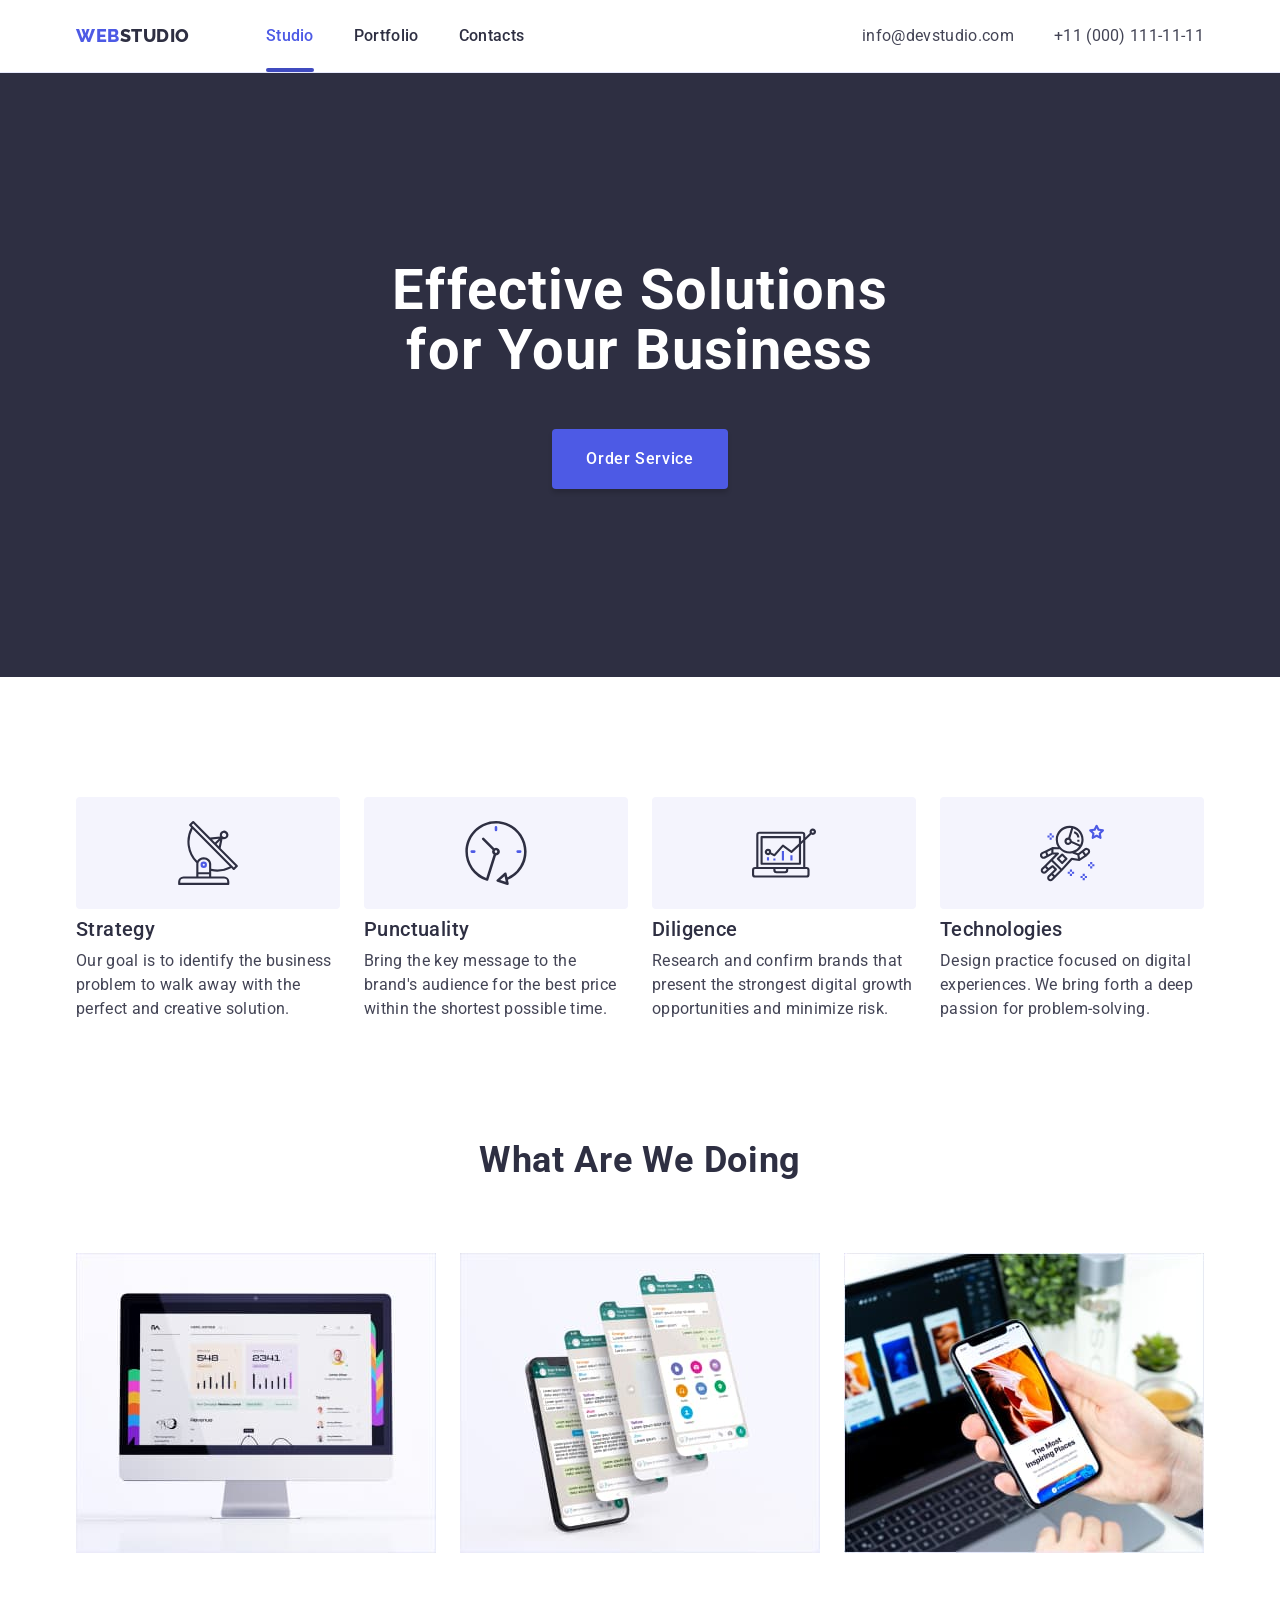
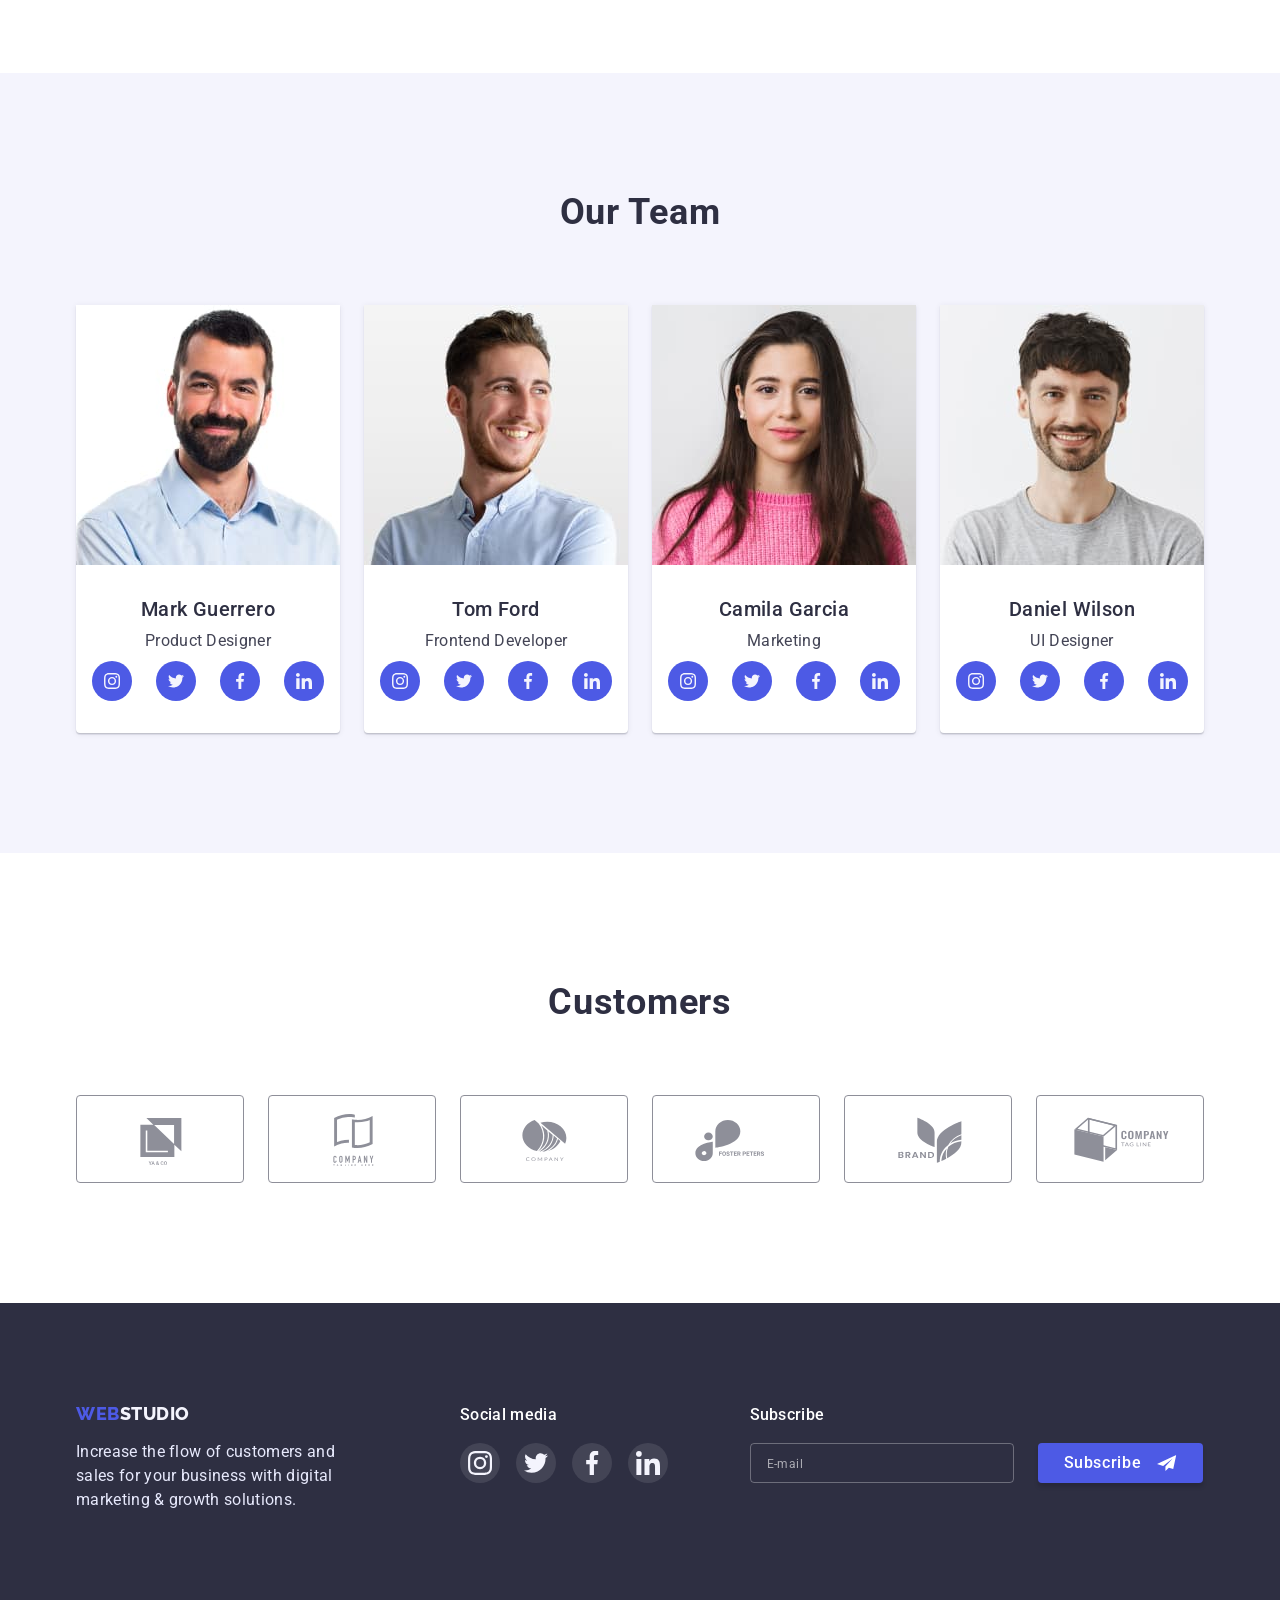
==== index.html @ df024291 "Update index.html" ====
<!DOCTYPE html>
<html lang="en">
  <head>
    <meta charset="UTF-8" />
    <meta http-equiv="X-UA-Compatible" content="IE=edge" />
    <meta name="viewport" content="width=device-width, initial-scale=1.0" />
    <title>Webstudio</title>
    <link rel="preconnect" href="https://fonts.googleapis.com" />
    <link rel="preconnect" href="https://fonts.gstatic.com" crossorigin />
    <link
      href="https://fonts.googleapis.com/css2?family=Raleway:wght@800&family=Roboto:wght@400;500;700;900&display=swap"
      rel="stylesheet"
    />
    <link
      rel="stylesheet"
      href="https://cdnjs.cloudflare.com/ajax/libs/modern-normalize/1.1.0/modern-normalize.min.css"
      integrity="sha512-wpPYUAdjBVSE4KJnH1VR1HeZfpl1ub8YT/NKx4PuQ5NmX2tKuGu6U/JRp5y+Y8XG2tV+wKQpNHVUX03MfMFn9Q=="
      crossorigin="anonymous"
      referrerpolicy="no-referrer"
    />
    <link rel="stylesheet" href="./css/styles.css" />
  </head>
  <body>
    <!-- Header -->
    <header class="header">
      <div class="container header-container">
        <nav class="nav">
          <a href="./index.html" class="header-logo link">Web<span>Studio</span></a>
          <ul class="nav-list list">
            <li class="nav-item">
              <a href="./index.html" class="nav-item-link link current">Studio</a>
            </li>
            <li class="nav-item">
              <a href="./portfolio.html" class="nav-item-link link">Portfolio</a>
            </li>
            <li class="nav-item"><a href="#" class="nav-item-link link">Contacts</a></li>
          </ul>
        </nav>
        <address class="header-contacts">
          <ul class="contacts-list list">
            <li class="contacts-item">
              <a href="mailto:info@devstudio.com" class="contacts-item-link link"
                >info@devstudio.com</a
              >
            </li>
            <li class="contacts-item">
              <a href="tel:+110001111111" class="contacts-item-link link">+11 (000) 111-11-11</a>
            </li>
          </ul>
        </address>
      </div>
    </header>

    <!-- Main -->
    <main>
      <!-- Hero -->
      <section class="hero">
        <div class="container">
          <h1 class="hero-title">
            Effective solutions <br />
            <span>for</span> your business
          </h1>
          <button type="button" class="hero-btn" data-modal-open>Order Service</button>
        </div>
      </section>

      <!-- About us -->
      <section class="about">
        <div class="container">
          <h2 class="about-title visually-hidden">About us</h2>
          <ul class="about-list list">
            <li class="about-item">
              <svg class="about-icon" width="64" height="64">
                <use href="./images/sprite.svg#icon-antenna"></use>
              </svg>
              <h3 class="about-subtitle">Strategy</h3>
              <p class="about-text">
                Our goal is to identify the business problem to walk away with the perfect and
                creative solution.
              </p>
            </li>
            <li class="about-item">
              <svg class="about-icon" width="64" height="64">
                <use href="./images/sprite.svg#icon-clock"></use>
              </svg>
              <h3 class="about-subtitle">Punctuality</h3>
              <p class="about-text">
                Bring the key message to the brand's audience for the best price within the shortest
                possible time.
              </p>
            </li>
            <li class="about-item">
              <svg class="about-icon" width="64" height="64">
                <use href="./images/sprite.svg#icon-diagram"></use>
              </svg>
              <h3 class="about-subtitle">Diligence</h3>
              <p class="about-text">
                Research and confirm brands that present the strongest digital growth opportunities
                and minimize risk.
              </p>
            </li>
            <li class="about-item">
              <svg class="about-icon" width="64" height="64">
                <use href="./images/sprite.svg#icon-astronaut"></use>
              </svg>
              <h3 class="about-subtitle">Technologies</h3>
              <p class="about-text">
                Design practice focused on digital experiences. We bring forth a deep passion for
                problem-solving.
              </p>
            </li>
          </ul>
        </div>
      </section>

      <!-- Our work -->
      <section class="feature">
        <div class="container">
          <h2 class="feature-title title">What are we doing</h2>
          <ul class="feature-list list">
            <li class="feature-item">
              <img
                src="./images/monitor.jpg"
                alt="a website opened on a computer monitor"
                width="360"
                height="300"
              />
            </li>
            <li class="feature-item">
              <img
                src="./images/application.jpg"
                alt="an open application on a smartphone"
                width="360"
                height="300"
              />
            </li>
            <li class="feature-item">
              <img
                src="./images/smartphone.jpg"
                alt="an open website on a smartphone and on a laptop"
                width="360"
                height="300"
              />
            </li>
          </ul>
        </div>
      </section>

      <!-- Our team -->
      <section class="team">
        <div class="container">
          <h2 class="team-title title">Our Team</h2>
          <ul class="team-list list">
            <li class="team-item">
              <div class="team-card">
                <div class="team-card-thumb">
                  <img
                    src="./images/mark-guerrero.jpg"
                    alt="foto Mark Guerrero"
                    width="264"
                    height="260"
                  />
                </div>
                <div class="team-card-content">
                  <h3 class="team-subtitle">Mark Guerrero</h3>
                  <p class="team-text">Product Designer</p>
                  <ul class="social-list list">
                    <li class="social-list-item">
                      <a class="social-list-link" href="#">
                        <svg class="social-list-icon" width="16" height="16">
                          <use href="./images/sprite.svg#icon-instagram"></use>
                        </svg>
                      </a>
                    </li>
                    <li class="social-list-item">
                      <a class="social-list-link" href="#">
                        <svg class="social-list-icon" width="16" height="16">
                          <use href="./images/sprite.svg#icon-twitter"></use>
                        </svg>
                      </a>
                    </li>
                    <li class="social-list-item">
                      <a class="social-list-link" href="#">
                        <svg class="social-list-icon" width="16" height="16">
                          <use href="./images/sprite.svg#icon-facebook"></use>
                        </svg>
                      </a>
                    </li>
                    <li class="social-list-item">
                      <a class="social-list-link" href="#">
                        <svg class="social-list-icon" width="16" height="16">
                          <use href="./images/sprite.svg#icon-linkedin"></use>
                        </svg>
                      </a>
                    </li>
                  </ul>
                </div>
              </div>
            </li>
            <li class="team-item">
              <div class="team-card">
                <div class="team-card-thumb">
                  <img src="./images/tom-ford.jpg" alt="foto Tom Ford" width="264" height="260" />
                </div>
                <div class="team-card-content">
                  <h3 class="team-subtitle">Tom Ford</h3>
                  <p class="team-text">Frontend Developer</p>
                  <ul class="social-list list">
                    <li class="social-list-item">
                      <a class="social-list-link" href="#">
                        <svg class="social-list-icon" width="16" height="16">
                          <use href="./images/sprite.svg#icon-instagram"></use>
                        </svg>
                      </a>
                    </li>
                    <li class="social-list-item">
                      <a class="social-list-link" href="#">
                        <svg class="social-list-icon" width="16" height="16">
                          <use href="./images/sprite.svg#icon-twitter"></use>
                        </svg>
                      </a>
                    </li>
                    <li class="social-list-item">
                      <a class="social-list-link" href="#">
                        <svg class="social-list-icon" width="16" height="16">
                          <use href="./images/sprite.svg#icon-facebook"></use>
                        </svg>
                      </a>
                    </li>
                    <li class="social-list-item">
                      <a class="social-list-link" href="#">
                        <svg class="social-list-icon" width="16" height="16">
                          <use href="./images/sprite.svg#icon-linkedin"></use>
                        </svg>
                      </a>
                    </li>
                  </ul>
                </div>
              </div>
            </li>
            <li class="team-item">
              <div class="team-card">
                <div class="team-card-thumb">
                  <img
                    src="./images/camila-garcia.jpg"
                    alt="foto Camila Garcia"
                    width="264"
                    height="260"
                  />
                </div>
                <div class="team-card-content">
                  <h3 class="team-subtitle">Camila Garcia</h3>
                  <p class="team-text">Marketing</p>
                  <ul class="social-list list">
                    <li class="social-list-item">
                      <a class="social-list-link" href="#">
                        <svg class="social-list-icon" width="16" height="16">
                          <use href="./images/sprite.svg#icon-instagram"></use>
                        </svg>
                      </a>
                    </li>
                    <li class="social-list-item">
                      <a class="social-list-link" href="#">
                        <svg class="social-list-icon" width="16" height="16">
                          <use href="./images/sprite.svg#icon-twitter"></use>
                        </svg>
                      </a>
                    </li>
                    <li class="social-list-item">
                      <a class="social-list-link" href="#">
                        <svg class="social-list-icon" width="16" height="16">
                          <use href="./images/sprite.svg#icon-facebook"></use>
                        </svg>
                      </a>
                    </li>
                    <li class="social-list-item">
                      <a class="social-list-link" href="#">
                        <svg class="social-list-icon" width="16" height="16">
                          <use href="./images/sprite.svg#icon-linkedin"></use>
                        </svg>
                      </a>
                    </li>
                  </ul>
                </div>
              </div>
            </li>
            <li class="team-item">
              <div class="team-card">
                <div class="team-card-thumb">
                  <img
                    src="./images/daniel-wilson.jpg"
                    alt="foto Daniel Wilson"
                    width="264"
                    height="260"
                  />
                </div>
                <div class="team-card-content">
                  <h3 class="team-subtitle">Daniel Wilson</h3>
                  <p class="team-text">UI Designer</p>
                  <ul class="social-list list">
                    <li class="social-list-item">
                      <a class="social-list-link" href="#">
                        <svg class="social-list-icon" width="16" height="16">
                          <use href="./images/sprite.svg#icon-instagram"></use>
                        </svg>
                      </a>
                    </li>
                    <li class="social-list-item">
                      <a class="social-list-link" href="#">
                        <svg class="social-list-icon" width="16" height="16">
                          <use href="./images/sprite.svg#icon-twitter"></use>
                        </svg>
                      </a>
                    </li>
                    <li class="social-list-item">
                      <a class="social-list-link" href="#">
                        <svg class="social-list-icon" width="16" height="16">
                          <use href="./images/sprite.svg#icon-facebook"></use>
                        </svg>
                      </a>
                    </li>
                    <li class="social-list-item">
                      <a class="social-list-link" href="#">
                        <svg class="social-list-icon" width="16" height="16">
                          <use href="./images/sprite.svg#icon-linkedin"></use>
                        </svg>
                      </a>
                    </li>
                  </ul>
                </div>
              </div>
            </li>
          </ul>
        </div>
      </section>
      <!-- Customers -->
      <section class="customers">
        <div class="container">
          <h2 class="customers-title title">Customers</h2>
          <ul class="customers-list list">
            <li class="customers-item">
              <a class="customers-link link" href="#">
                <svg class="customers-icon" width="104" height="56">
                  <use href="./images/sprite.svg#icon-cust-logo-1"></use>
                </svg>
              </a>
            </li>
            <li class="customers-item">
              <a class="customers-link link" href="#">
                <svg class="customers-icon" width="104" height="56">
                  <use href="./images/sprite.svg#icon-cust-logo-2"></use>
                </svg>
              </a>
            </li>
            <li class="customers-item">
              <a class="customers-link link" href="#">
                <svg class="customers-icon" width="104" height="56">
                  <use href="./images/sprite.svg#icon-cust-logo-3"></use>
                </svg>
              </a>
            </li>
            <li class="customers-item">
              <a class="customers-link link" href="#">
                <svg class="customers-icon" width="104" height="56">
                  <use href="./images/sprite.svg#icon-cust-logo-4"></use>
                </svg>
              </a>
            </li>
            <li class="customers-item">
              <a class="customers-link link" href="#">
                <svg class="customers-icon" width="104" height="56">
                  <use href="./images/sprite.svg#icon-cust-logo-5"></use>
                </svg>
              </a>
            </li>
            <li class="customers-item">
              <a class="customers-link link" href="#">
                <svg class="customers-icon" width="104" height="56">
                  <use href="./images/sprite.svg#icon-cust-logo-6"></use>
                </svg>
              </a>
            </li>
          </ul>
        </div>
      </section>
    </main>

    <!-- Footer -->
    <footer class="footer">
      <div class="container">
        <div class="footer-content">
          <div class="footer-left">
            <a href="./index.html" class="footer-logo link">Web<span>Studio</span></a>
            <p class="footer-text">
              Increase the flow of customers and sales for your business with digital marketing &
              growth solutions.
            </p>
          </div>
          <div class="footer-right">
            <h3 class="footer-title">Social media</h3>
            <ul class="footer-social-list list">
              <li class="footer-social-list-item">
                <a class="footer-soclial-list-link link" href="#">
                  <svg class="footer-social-list-icon" width="24" height="24">
                    <use href="./images/sprite.svg#icon-instagram"></use>
                  </svg>
                </a>
              </li>
              <li class="footer-social-list-item">
                <a class="footer-soclial-list-link link" href="#">
                  <svg class="footer-social-list-icon" width="24" height="24">
                    <use href="./images/sprite.svg#icon-twitter"></use>
                  </svg>
                </a>
              </li>
              <li class="footer-social-list-item">
                <a class="footer-soclial-list-link link" href="#">
                  <svg class="footer-social-list-icon" width="24" height="24">
                    <use href="./images/sprite.svg#icon-facebook"></use>
                  </svg>
                </a>
              </li>
              <li class="footer-social-list-item">
                <a class="footer-soclial-list-link link" href="#">
                  <svg class="footer-social-list-icon" width="24" height="24">
                    <use href="./images/sprite.svg#icon-linkedin"></use>
                  </svg>
                </a>
              </li>
            </ul>
          </div>
          <div class="footer-last">
            <p class="footer-last-title">Subscribe</p>
            <div class="footer-input">
              <label for="footer-input-email" class="footer-input-name visually-hidden"
                >Subscribe</label
              >
              <input
                type="email"
                class="user-email-input"
                name="user-email"
                id="footer-input-email"
                placeholder="E-mail"
                required
              />
              <button type="submit" class="footer-btn">
                <span>Subscribe</span>
                <svg class="footer-btn-icon" width="24" height="24">
                  <use href="./images/icons.svg#footer-btn-icon"></use>
                </svg>
              </button>
            </div>
          </div>
        </div>
      </div>
    </footer>
    <div class="backdrop is-hidden" data-modal>
      <div class="modal">
        <button type="button" class="modal-close-button" data-modal-close>
          <svg class="close-button" width="8" height="8">
            <use href="images/sprite.svg#icon-close-button"></use>
          </svg>
        </button>
        <form class="modal-form">
          <p class="modal-form-text">Leave your contacts and we will call you back</p>
          <label class="modal-form-field">
            <span class="modal-form-input-desc">Name</span>
            <span class="modal-form-input-wrap">
              <input
                type="text"
                name="user-name"
                class="modal-form-input"
                minlength="2"
                required
                pattern="^[a-zA-Z]+$"
              />
              <svg class="modal-form-input-icon" width="18" height="18">
                <use href="./images/icons.svg#name"></use>
              </svg>
            </span>
          </label>

          <label class="modal-form-field">
            <span class="modal-form-input-desc">Phone</span>
            <span class="modal-form-input-wrap">
              <input
                type="tel"
                name="user-phone"
                class="modal-form-input"
                required
                pattern="[0-9]{3}-[0-9]{3}-[0-9]{2}-[0-9]{2}"
                title="xxx-xxx-xx-xx "
              />
              <svg class="modal-form-input-icon" width="18" height="24">
                <use href="./images/icons.svg#phone"></use>
              </svg>
            </span>
          </label>

          <label class="modal-form-field">
            <span class="modal-form-input-desc">Email</span>
            <span class="modal-form-input-wrap">
              <input type="email" name="user-email" class="modal-form-input" />
              <svg class="modal-form-input-icon" width="18" height="24">
                <use href="./images/icons.svg#email"></use>
              </svg>
            </span>
          </label>

          <label class="modal-form-field">
            <span class="modal-form-input-desc">Comment</span>
            <textarea
              class="modal-form-comment"
              name="user-comment"
              placeholder="Text input"
            ></textarea>
          </label>

          <input
            type="checkbox"
            class="modal-form-check visually-hidden"
            id="user-policy"
            name="user-policy"
          />
          <label for="user-policy" class="modal-form-check-desc">
            <span>
              <svg class="modal-form-check-icon" width="10" height="8">
                <use href="./images/icons.svg#check"></use>
              </svg>
            </span>
            I accept the terms and conditions of the&nbsp;<a href="#">Privacy Policy</a>
          </label>

          <button type="submit" class="modal-form-button">Send</button>
        </form>
      </div>
    </div>
    <script src="./js/modal.js"></script>
  </body>
</html>
---- css/styles.css ----
:root {
  --brand-color: #4d5ae5;
  --primery-color: #2e2f42;
  --secondary-color: #434455;
  --white-color: #ffffff;
  --additional-color: #e7e9fc;
  --additional-light-color: #f4f4fd;
  --modal-text-color: #8e8f99;

  --background-primary: #ffffff;
  --background-secondary: #f4f4fd;
  --background-accent: #2e2f42;
  --background-btn-accent: #404bbf;
  --background-footer-accent: #31d0aa;

  --project-list-gap: 24px;
  --transition: 250ms cubic-bezier(0.4, 0, 0.2, 1);
}

body {
  font-family: "Roboto", sans-serif;
  font-size: 16px;
  font-weight: 500;
  color: var(--primery-color);
  background-color: var(--background-primary);
}

h1,
h2,
h3,
h4,
h5,
h6,
p {
  margin-top: 0;
  margin-bottom: 0;
}

ul,
ol {
  margin-top: 0;
  margin-bottom: 0;
  padding-left: 0;
}

img {
  display: block;
  max-width: 100%;
  height: auto;
}

.container {
  max-width: 1158px;
  padding: 0 15px;
  margin: 0 auto;
}

.list {
  list-style: none;
}

.link {
  text-decoration: none;
}

.title {
  font-size: 36px;
  line-height: 1.11;
  letter-spacing: 0.02em;
  text-transform: capitalize;
}

.nav-item .current {
  color: var(--brand-color);
}

.visually-hidden {
  position: absolute;
  white-space: nowrap;
  width: 1px;
  height: 1px;
  overflow: hidden;
  border: 0;
  padding: 0;
  clip: rect(0 0 0 0);
  clip-path: inset(50%);
  margin: -1px;
}

.current {
  position: relative;
}

.current::after {
  content: "";
  position: absolute;
  left: 0;
  bottom: 0;
  width: 100%;
  height: 4px;
  border-radius: 2px;
  background-color: var(--background-btn-accent);
}

/* WEBSTUDIO PAGE */
/* Header */

.header {
  border-bottom: 1px solid var(--additional-color);
}

.header-container {
  display: flex;
  align-items: center;
}

.nav {
  display: flex;
  align-items: center;
}

.header-logo {
  display: block;
  padding-top: 24px;
  padding-bottom: 24px;
  margin-right: 76px;
  font-family: "Raleway";
  font-weight: 800;
  font-size: 18px;
  line-height: 1.33;
  letter-spacing: 0.03em;
  text-transform: uppercase;
  color: var(--brand-color);
}

.header-logo span {
  color: var(--primery-color);
}

.nav-list {
  display: flex;
  align-items: center;
}

.nav-item:not(:last-child) {
  margin-right: 40px;
}

.nav-item-link {
  display: block;
  padding-top: 24px;
  padding-bottom: 24px;
  line-height: 1.5;
  letter-spacing: 0.02em;
  color: var(--primery-color);
  transition: color var(--transition);
}

.nav-item-link:hover,
.nav-item-link:focus {
  color: var(--background-btn-accent);
}

.header-contacts {
  margin-left: auto;
  font-style: normal;
}

.contacts-list {
  display: flex;
  align-items: center;
}

.contacts-item:not(:last-child) {
  margin-right: 40px;
}

.contacts-item-link {
  display: block;
  padding-top: 24px;
  padding-bottom: 24px;
  font-weight: 400;
  line-height: 1.5;
  letter-spacing: 0.02em;
  color: var(--secondary-color);
  transition: color var(--transition);
}

.contacts-item-link:hover,
.contacts-item-link:focus {
  color: var(--background-btn-accent);
}

/* Hero */

.hero {
  padding-top: 188px;
  padding-bottom: 188px;
  background-color: var(--background-accent);
  max-width: 1440px;
  background-image: linear-gradient(rgba(46, 47, 66, 0.7), rgba(46, 47, 66, 0.7)),
    url(../images/people-office.jpg);
  background-size: cover;
  margin: 0 auto;
  text-align: center;
}

.hero-title {
  margin-bottom: 48px;
  font-size: 56px;
  line-height: 1.07;
  letter-spacing: 0.02em;
  text-transform: capitalize;
  color: var(--white-color);
}

.hero-title span {
  text-transform: none;
}

.hero-btn {
  padding: 16px 32px;
  cursor: pointer;
  font-family: inherit;
  font-weight: 500;
  font-size: 16px;
  line-height: 1.5;
  letter-spacing: 0.04em;
  color: var(--white-color);
  background-color: var(--brand-color);
  border-color: transparent;
  box-shadow: 0px 4px 4px rgba(0, 0, 0, 0.15);
  border-radius: 4px;
  /* text-align: center; */
  transition: background-color var(--transition);
}

.hero-btn:hover,
.hero-btn:focus {
  background-color: var(--background-btn-accent);
}

/* About us */

.about {
  padding-top: 120px;
  padding-bottom: 120px;
}

.about-title {
}

.about-list {
  display: flex;
  justify-content: center;
}

.about-item {
  flex-basis: calc((100% - 3 * 24px) / 4);
}

.about-item:not(:last-child) {
  margin-right: 24px;
}

.about-subtitle {
  margin-bottom: 8px;
  font-weight: 500;
  font-size: 20px;
  line-height: 1.2;
  letter-spacing: 0.02em;
}

.about-text {
  font-weight: 400;
  line-height: 1.5;
  letter-spacing: 0.02em;
  color: var(--secondary-color);
}

/* Our work */

.feature {
  padding-bottom: 120px;
}

.feature-title {
  margin-bottom: 72px;
  text-align: center;
}

.feature-list {
  display: flex;
  justify-content: center;
}

.feature-item {
  flex-basis: calc((100% - 2 * 24px) / 3);
}

.feature-item:not(:last-child) {
  margin-right: 24px;
}

/* Our team */

.team {
  padding-top: 120px;
  padding-bottom: 120px;
  background-color: var(--background-secondary);
}

.team-title {
  margin-bottom: 72px;
  text-align: center;
}

.team-list {
  display: flex;
  justify-content: center;
}

.team-item {
  flex-basis: calc((100% - 3 * 24px) / 4);
  background-color: var(--background-primary);
  box-shadow: 0px 1px 6px rgba(46, 47, 66, 0.08), 0px 1px 1px rgba(46, 47, 66, 0.16),
    0px 2px 1px rgba(46, 47, 66, 0.08);
  border-radius: 0px 0px 4px 4px;
}

.team-item:not(:last-child) {
  margin-right: 24px;
}

.team-card-content {
  padding: 32px 16px;
  text-align: center;
}

.team-subtitle {
  margin-bottom: 8px;
  font-weight: 500;
  font-size: 20px;
  line-height: 1.2;
  letter-spacing: 0.02em;
}

.team-text {
  font-weight: 400;
  line-height: 1.5;
  letter-spacing: 0.02em;
  color: var(--secondary-color);
  margin-bottom: 8px;
}

.about-item > .about-icon {
  background-color: var(--additional-light-color);
  width: 100%;
  height: 112px;
  display: flex;
  justify-content: center;
  align-items: center;
  padding: 24px 100px;
  border-radius: 4px;
  margin-bottom: 8px;
}

.about-icon {
}

.social-list {
  display: flex;
  justify-content: center;
  gap: 24px;
}

.social-list-link {
  display: flex;
  justify-content: center;
  align-items: center;
  width: 40px;
  height: 40px;
  border-radius: 50%;
  background-color: var(--brand-color);
  color: var(--additional-light-color);
  transition: background-color var(--transition);
}

.social-list-link:hover,
.social-list-link:focus {
  background-color: var(--background-btn-accent);
}

.social-list-icon {
  fill: currentColor;
}

/* Customers */

.customers {
  padding-top: 130px;
  padding-bottom: 120px;
}

.customers-title {
  margin-bottom: 72px;
  text-align: center;
}

.customers-list {
  display: flex;
  gap: 24px;
}

.customers-item {
  width: calc((100% - 24px * 5) / 6);
  height: 88px;
}

.customers-link {
  width: 100%;
  height: 100%;
  border: 1px solid #8e8f99;
  border-radius: 4px;
  display: flex;
  justify-content: center;
  align-items: center;
  color: #8e8f99;
  transition: border-color var(--transition);
}

.customers-icon {
  fill: currentColor;
  transition: fill var(--transition);
}

.customers-link:hover,
.customers-link:focus {
  border-color: var(--background-btn-accent);
}
.customers-link:hover .customers-icon,
.customers-link:focus .customers-icon {
  fill: var(--background-btn-accent);
}

/* Footer */

.footer {
  padding-top: 100px;
  padding-bottom: 100px;
  background-color: var(--background-accent);
}

.footer-logo {
  display: inline-block;
  margin-bottom: 16px;
  font-family: "Raleway";
  font-weight: 800;
  font-size: 18px;
  line-height: 1.17;
  letter-spacing: 0.03em;
  text-transform: uppercase;
  color: var(--brand-color);
}

.footer-logo span {
  color: var(--additional-light-color);
}

.footer-text {
  max-width: 264px;
  font-weight: 400;
  line-height: 1.5;
  letter-spacing: 0.02em;
  color: var(--additional-color);
}

.footer > .container {
}

.footer-content {
  display: flex;
  justify-content: flex-start;
  align-items: baseline;
}

.footer-left {
  margin-right: 120px;
}

.footer-right {
  margin-right: 80px;
}

.footer-title {
  font-weight: 500;
  font-size: 16px;
  line-height: 1.5;
  letter-spacing: 0.02em;
  color: var(--white-color);
  margin-bottom: 16px;
}

.footer-social-list {
  display: flex;
  justify-content: center;
  gap: 16px;
}

.footer-social-list-item {
}

.footer-soclial-list-link {
  display: flex;
  justify-content: center;
  align-items: center;
  width: 40px;
  height: 40px;
  border-radius: 50%;
  background-color: rgba(255, 255, 255, 0.1);
  color: var(--additional-light-color);
  transition: background-color var(--transition);
}

.footer-social-list-icon {
  fill: currentColor;
}

.footer-soclial-list-link:hover,
.footer-soclial-list-link:focus {
  background-color: var(--background-footer-accent);
}

.footer-last {
  margin: 0 auto;
}
.footer-last-title {
  line-height: 1.5;
  letter-spacing: 0.02em;
  color: var(--white-color);
  margin-bottom: 16px;
}
.footer-input {
  display: flex;
  justify-content: center;
  align-items: center;
}

.user-email-input {
  width: 264px;
  height: 40px;
  padding: 8px 16px;
  margin-right: 24px;
  background-color: transparent;
  color: var(--white-color);
  border: 1px solid rgba(255, 255, 255, 0.3);
  outline: none;
  border-radius: 4px;
  transition: border var(--transition);
}

.user-email-input:focus {
  border: 1px solid var(--brand-color);
}

.user-email-input::placeholder {
  font-family: inherit;
  font-weight: 400;
  font-size: 12px;
  line-height: 2;
  letter-spacing: 0.04em;
  color: rgba(255, 255, 255, 0.6);
}

.footer-btn {
  display: flex;
  justify-content: center;
  align-items: center;
  padding: 8px 24px;
  width: 165px;
  height: 40px;
  font-family: inherit;
  font-weight: 500;
  font-size: 16px;
  line-height: 1.5;
  letter-spacing: 0.04em;
  color: var(--white-color);
  background-color: var(--brand-color);
  box-shadow: 0px 4px 4px rgba(0, 0, 0, 0.15);
  border-color: transparent;
  border-radius: 4px;
  cursor: pointer;
  transition: background-color var(--transition);
}

.footer-btn-icon {
  margin-left: 16px;
  background-color: transparent;
  fill: var(--white-color);
}

.footer-btn:hover,
.footer-btn:focus {
  background-color: var(--background-btn-accent);
}

/* PORTFOLIO PAGE */

/* Our projects */

.projects {
  padding-top: 96px;
  padding-bottom: 120px;
}

.filter-list {
  margin-bottom: 72px;
  display: flex;
  justify-content: center;
}

.filter-item:not(:last-child) {
  margin-right: 24px;
}

.filter-btn {
  padding: 12px 24px;
  cursor: pointer;
  font-family: inherit;
  font-weight: 500;
  font-size: 16px;
  line-height: 1.5;
  display: flex;
  align-items: center;
  text-align: center;
  letter-spacing: 0.04em;
  color: var(--brand-color);
  background-color: var(--additional-light-color);
  border: 1px solid var(--additional-color);
  border-radius: 4px;
  transition: color var(--transition), border var(--transition), background-color var(--transition),
    box-shadow var(--transition);
}

.filter-btn:hover,
.filter-btn:focus {
  color: var(--white-color);
  border: 1px solid var(--background-btn-accent);
  background-color: var(--background-btn-accent);
  box-shadow: 0px 3px 1px rgba(0, 0, 0, 0.1), 0px 2px 1px rgba(0, 0, 0, 0.08),
    0px 2px 2px rgba(0, 0, 0, 0.12);
}

.project-list {
  padding: 0;
  margin: 0;
  display: flex;
  flex-wrap: wrap;
  margin-left: calc(-1 * var(--project-list-gap));
  margin-bottom: -48px;
}

.project-list > .project-item {
  flex-basis: calc(100% / 3 - var(--project-list-gap));
  margin-left: var(--project-list-gap);
  margin-bottom: 48px;
}

.project-link {
  cursor: pointer;
  color: currentColor;
}

.project-link:hover .card-content {
  border-left: 0.5px solid var(--additional-light-color);
  border-right: 0.5px solid var(--additional-light-color);
  border-bottom: 0.5px solid var(--additional-light-color);
  box-shadow: 0px 1px 6px rgba(46, 47, 66, 0.08), 0px 1px 1px rgba(46, 47, 66, 0.16),
    0px 2px 1px rgba(46, 47, 66, 0.08);
}

.project-link:focus .card-content {
  border-left: 0.5px solid var(--additional-light-color);
  border-right: 0.5px solid var(--additional-light-color);
  border-bottom: 0.5px solid var(--additional-light-color);
  box-shadow: 0px 1px 6px rgba(46, 47, 66, 0.08), 0px 1px 1px rgba(46, 47, 66, 0.16),
    0px 2px 1px rgba(46, 47, 66, 0.08);
}

.card {
}

.card-content {
  padding-top: 32px;
  padding-bottom: 32px;
  padding-left: 16px;
  border-left: 1px solid var(--additional-color);
  border-right: 1px solid var(--additional-color);
  border-bottom: 1px solid var(--additional-color);
  box-shadow: 0px 1px 6px rgba(46, 47, 66, 0.08);
  transition: box-shadow var(--transition), border-left var(--transition),
    border-right var(--transition), border-bottom var(--transition);
}

.project-title {
  margin-bottom: 8px;
  font-weight: 500;
  font-size: 20px;
  line-height: 1.2;
  letter-spacing: 0.02em;
}

.project-text {
  font-weight: 400;
  font-size: 16px;
  line-height: 1.5;
  letter-spacing: 0.02em;
  color: var(--secondary-color);
}

.card-thumb {
  position: relative;
  overflow: hidden;
}

.project-item:hover .project-top-text {
  transform: translateY(0);
}

.project-top-text {
  position: absolute;
  top: 0;
  height: 100%;
  padding: 40px 32px;
  font-weight: 400;
  line-height: 1.5;
  letter-spacing: 0.02em;
  color: var(--additional-light-color);
  background-color: var(--brand-color);
  transform: translateY(100%);
  transition: transform var(--transition);
  overflow: auto;
}

/* MODAL */

.backdrop {
  position: fixed;
  top: 0;
  width: 100%;
  height: 100%;
  background-color: rgba(46, 47, 66, 0.4);
  transition: opacity var(--transition), visibility var(--transition);
}

.modal {
  position: absolute;
  top: 50%;
  left: 50%;
  transform: translate(-50%, -50%) scale(1);
  transition: transform var(--transition);
  padding: 72px 24px 24px 24px;
  width: 408px;
  min-height: 576px;
  background-color: #fcfcfc;
  box-shadow: 0px 1px 1px rgba(0, 0, 0, 0.14), 0px 1px 3px rgba(0, 0, 0, 0.12),
    0px 2px 1px rgba(0, 0, 0, 0.2);
  border-radius: 4px;
}

.backdrop.is-hidden .modal {
  transform: translate(-50%, -50%) scale(0);
}

.modal-close-button {
  position: absolute;
  top: 24px;
  right: 24px;
  width: 24px;
  height: 24px;
  background-color: var(--additional-color);
  color: #000000;
  border: 1px solid rgba(0, 0, 0, 0.1);
  border-radius: 50%;
  display: flex;
  justify-content: center;
  align-items: center;
  margin-left: auto;
  cursor: pointer;
  transition: background-color var(--transition), color var(--transition);
}

.modal-close-button:hover,
.modal-close-button:focus {
  background-color: var(--background-btn-accent);
  color: var(--white-color);
}

.close-button {
  fill: currentColor;
}

.is-hidden {
  opacity: 0;
  visibility: hidden;
  pointer-events: none;
}

.modal-form {
  display: flex;
  flex-direction: column;
}

.modal-form-text {
  margin-bottom: 16px;
  line-height: 1.5;
  text-align: center;
  letter-spacing: 0.02em;
  color: var(--primery-color);
}

.modal-form-field {
  margin-bottom: 8px;
}

.modal-form-input-desc {
  display: block;
  margin-bottom: 4px;
  font-weight: 400;
  font-size: 12px;
  line-height: 1.17;
  letter-spacing: 0.01em;
  color: var(--modal-text-color);
}

.modal-form-input {
  width: 100%;
  height: 40px;
  padding-left: 38px;
  border: 1px solid rgba(33, 33, 33, 0.2);
  border-radius: 4px;
  transition: border-color var(--transition);
}

.modal-form-input:focus {
  outline: none;
  border-color: var(--brand-color);
}

.modal-form-input-icon {
  position: absolute;
  top: 50%;
  left: 16px;
  transform: translateY(-50%);
  fill: var(--primery-color);
  transition: fill var(--transition);
}

.modal-form-input:focus + .modal-form-input-icon {
  fill: var(--brand-color);
}

.modal-form-input-wrap {
  position: relative;
}

.modal-form-comment {
  resize: none;
  width: 100%;
  height: 120px;
  border: 1px solid rgba(33, 33, 33, 0.2);
  border-radius: 4px;
  padding: 8px 16px;
  transition: border-color var(--transition);
}

.modal-form-comment:focus {
  outline: none;
  border-color: var(--brand-color);
}

.modal-form-comment::placeholder {
  font-weight: 400;
  font-size: 12px;
  line-height: 1.33;
  letter-spacing: 0.04em;
  color: rgba(117, 117, 117, 0.5);
}

.modal-form-check-desc span {
  display: flex;
  justify-content: center;
  align-items: center;
  margin-right: 8px;
  width: 16px;
  height: 16px;
  border: 1.25px solid var(--primery-color);
  border-radius: 2px;
  fill: transparent;
  cursor: pointer;
  transition: background-color var(--transition), border var(--transition) fill var(--transition);
}

.modal-form-check-desc {
  display: flex;
  align-items: center;
  margin-top: 8px;
  margin-bottom: 24px;
  font-weight: 400;
  font-size: 12px;
  line-height: 1.33;
  letter-spacing: 0.04em;
  color: #757575;
}

.modal-form-check:checked + .modal-form-check-desc span {
  background-color: var(--background-btn-accent);
  border: 1.25px solid var(--background-btn-accent);
  fill: var(--white-color);
}

.modal-form-check:focus + .modal-form-check-desc span {
  outline: 1px solid var(--brand-color);
}

.modal-form-check-desc > a {
  color: var(--brand-color);
}
.modal-form-button {
  min-width: 169px;
  padding: 16px 32px;
  align-self: center;
  cursor: pointer;
  font-family: inherit;
  font-weight: 500;
  font-size: 16px;
  line-height: 1.5;
  letter-spacing: 0.04em;
  color: var(--white-color);
  background-color: var(--brand-color);
  border-color: transparent;
  box-shadow: 0px 4px 4px rgba(0, 0, 0, 0.15);
  border-radius: 4px;
  /* text-align: center; */
  transition: background-color var(--transition);
}

.modal-form-button:hover,
.modal-form-button:focus {
  background-color: var(--background-btn-accent);
}
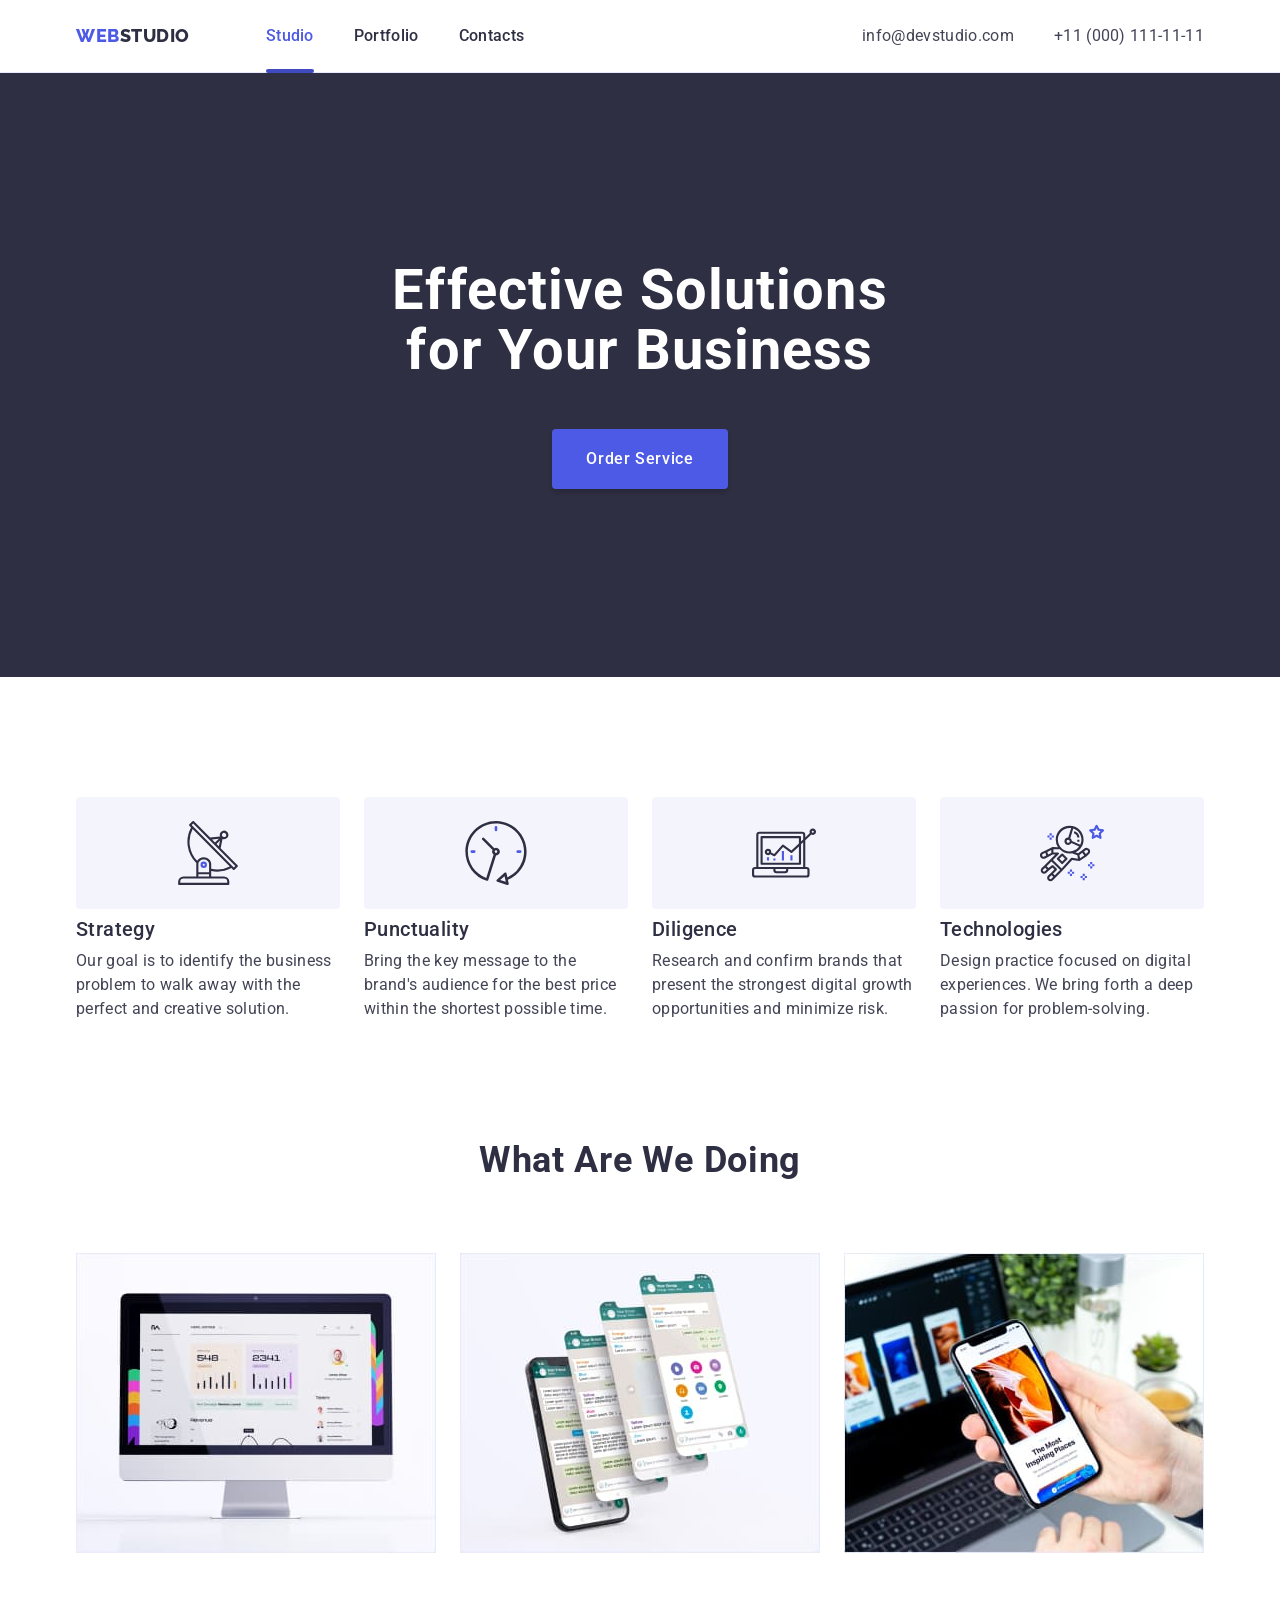
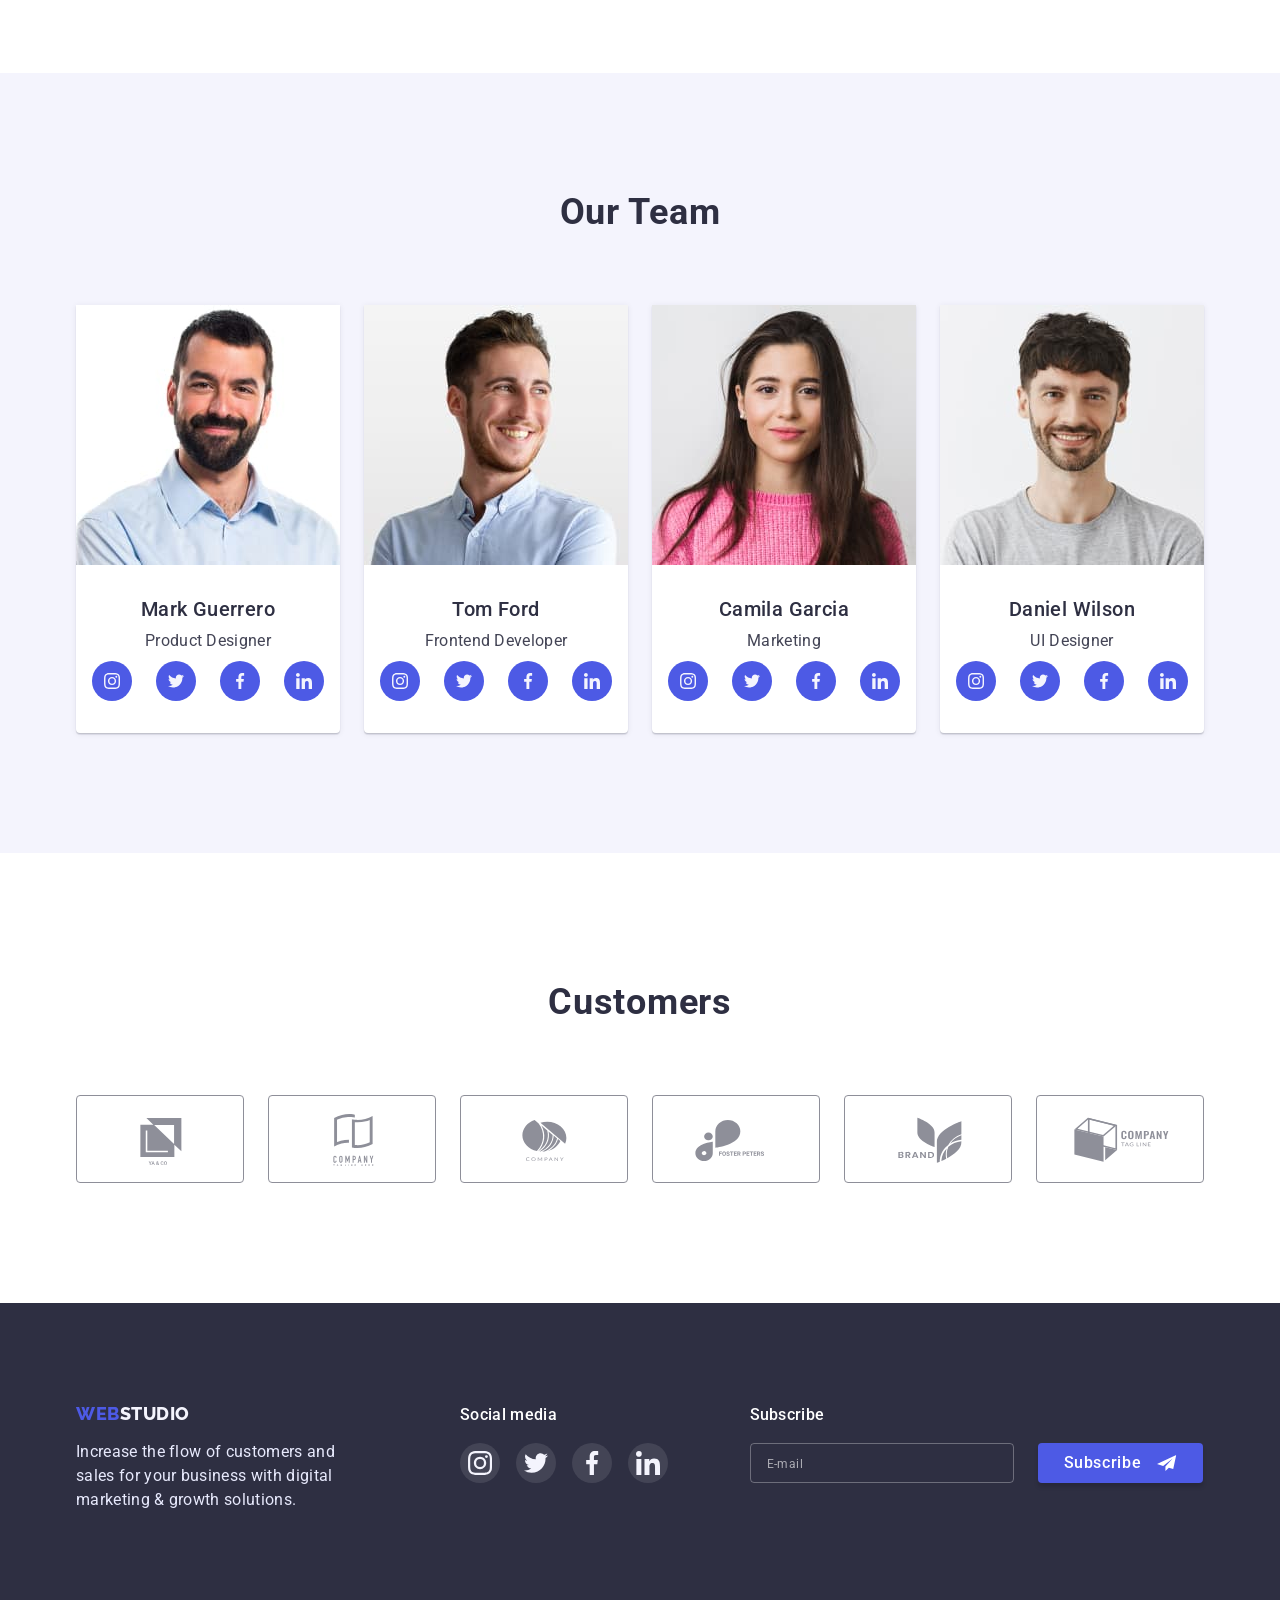
==== commit 403ac03e: "Update footer-form" ====
--- a/index.html
+++ b/index.html
@@ -431,7 +431,7 @@
           </div>
           <div class="footer-last">
             <p class="footer-last-title">Subscribe</p>
-            <div class="footer-input">
+            <form class="footer-input">
               <label for="footer-input-email" class="footer-input-name visually-hidden"
                 >Subscribe</label
               >
@@ -449,7 +449,7 @@
                   <use href="./images/icons.svg#footer-btn-icon"></use>
                 </svg>
               </button>
-            </div>
+            </form>
           </div>
         </div>
       </div>
--- a/css/styles.css
+++ b/css/styles.css
@@ -95,7 +95,7 @@
   content: "";
   position: absolute;
   left: 0;
-  bottom: 0;
+  bottom: -1px;
   width: 100%;
   height: 4px;
   border-radius: 2px;
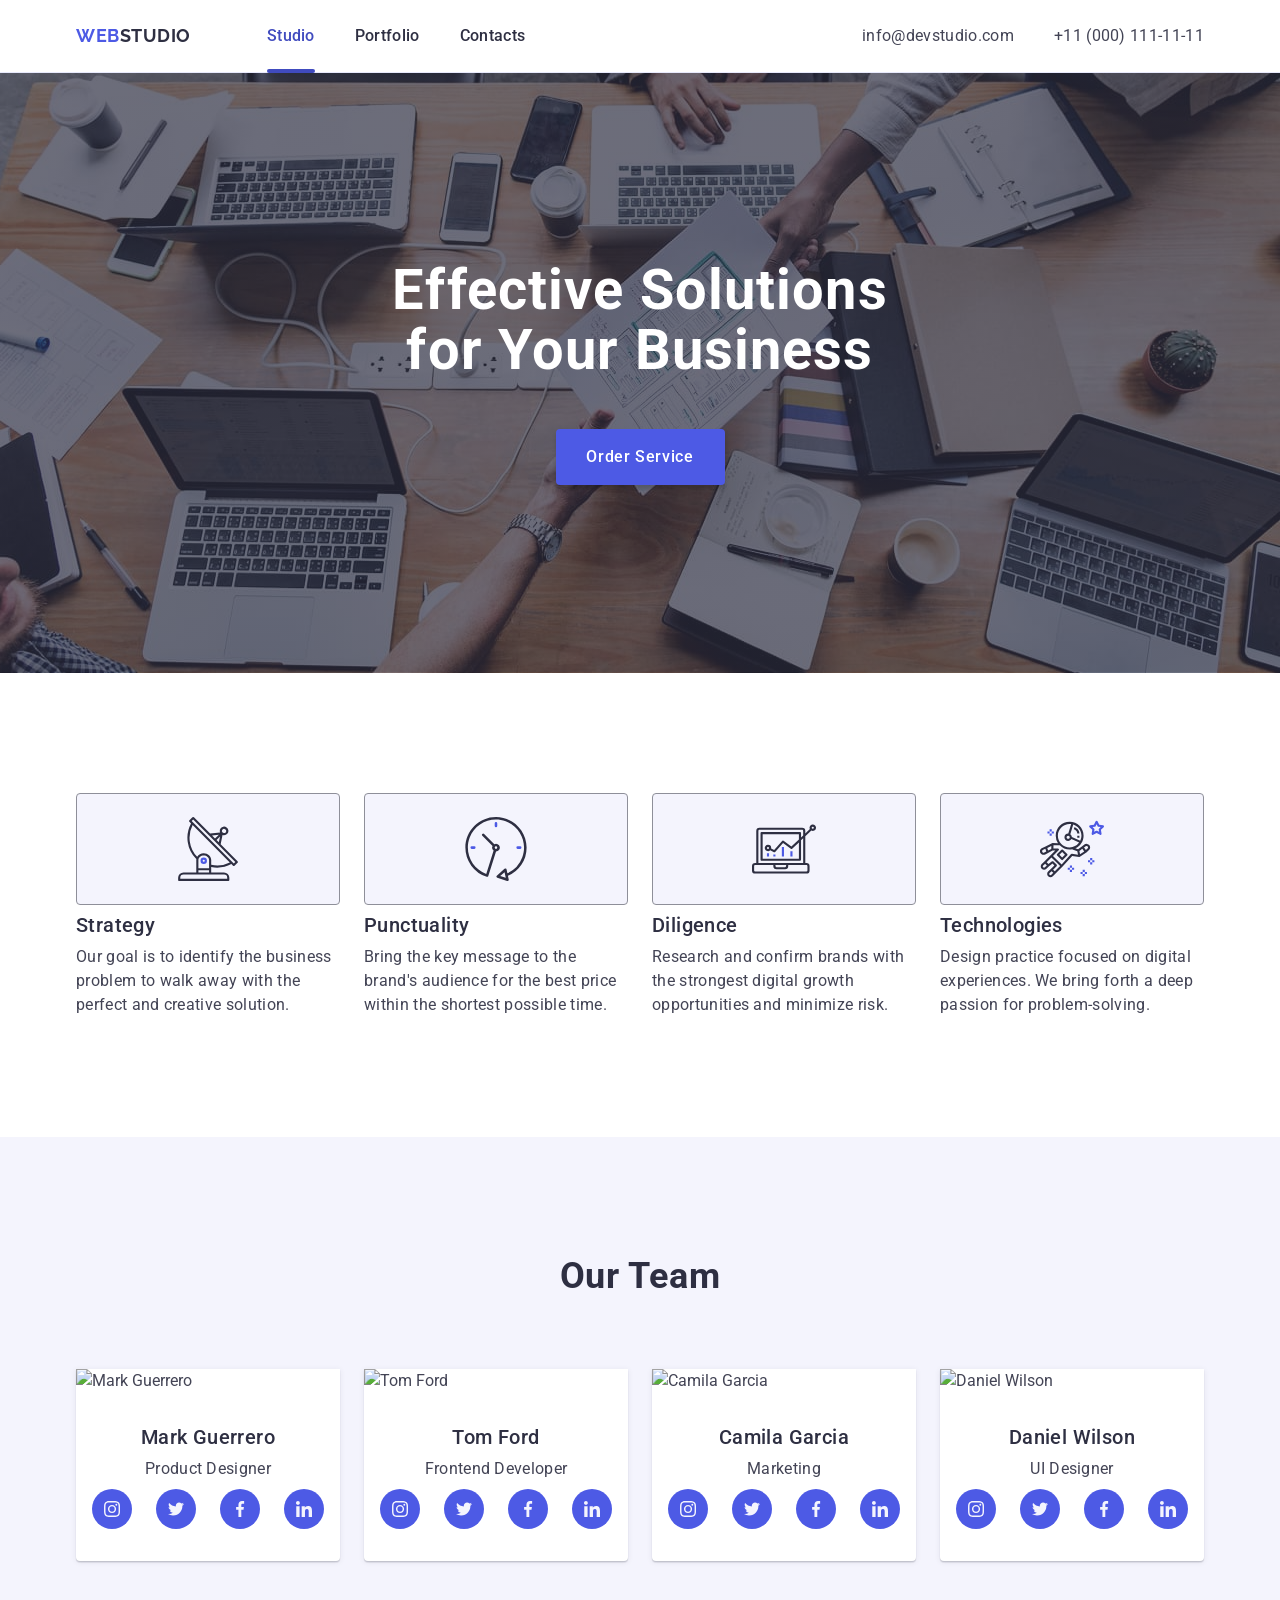
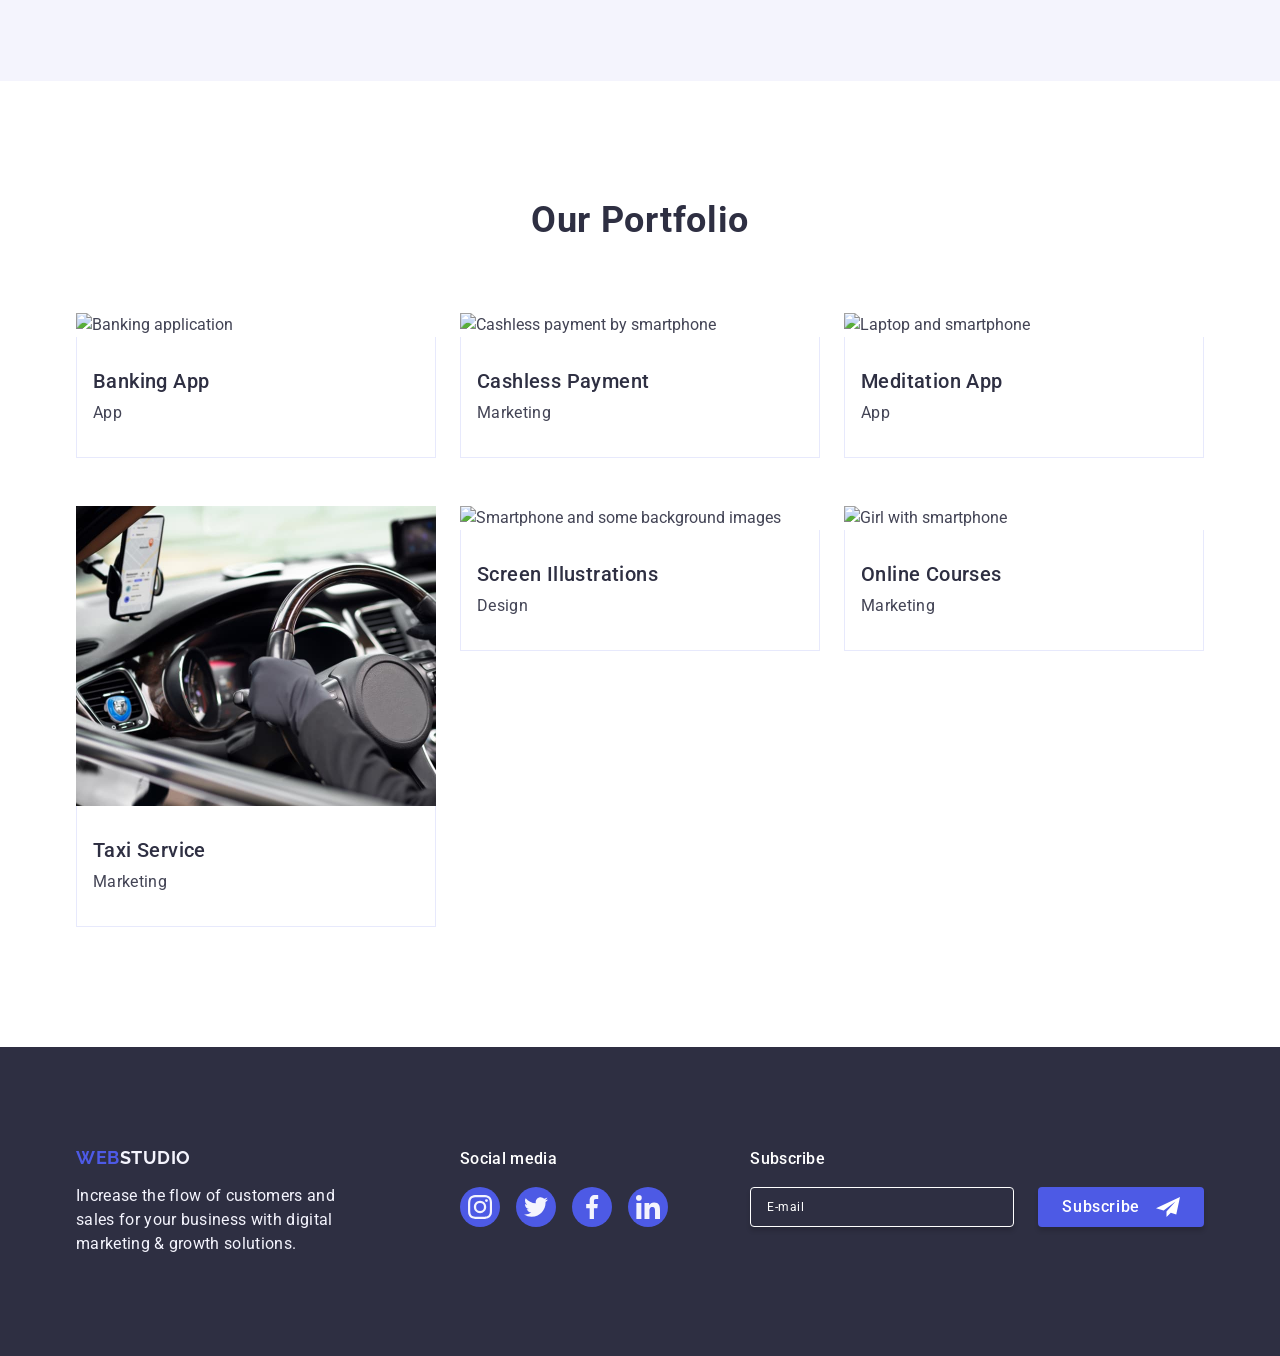
==== commit 55f9eea4: "Initial commit" ====
--- a/index.html
+++ b/index.html
@@ -2,77 +2,78 @@
 <html lang="en">
   <head>
     <meta charset="UTF-8" />
-    <meta http-equiv="X-UA-Compatible" content="IE=edge" />
     <meta name="viewport" content="width=device-width, initial-scale=1.0" />
-    <title>Webstudio</title>
+    <title>WebStudio</title>
+    <link
+      rel="stylesheet"
+      href="https://cdnjs.cloudflare.com/ajax/libs/modern-normalize/3.0.1/modern-normalize.min.css"
+      integrity="sha512-q6WgHqiHlKyOqslT/lgBgodhd03Wp4BEqKeW6nNtlOY4quzyG3VoQKFrieaCeSnuVseNKRGpGeDU3qPmabCANg=="
+      crossorigin="anonymous"
+      referrerpolicy="no-referrer"
+    />
     <link rel="preconnect" href="https://fonts.googleapis.com" />
     <link rel="preconnect" href="https://fonts.gstatic.com" crossorigin />
     <link
-      href="https://fonts.googleapis.com/css2?family=Raleway:wght@800&family=Roboto:wght@400;500;700;900&display=swap"
+      href="https://fonts.googleapis.com/css2?family=Raleway:wght@700&family=Roboto:wght@400;500;700&display=swap"
       rel="stylesheet"
-    />
-    <link
-      rel="stylesheet"
-      href="https://cdnjs.cloudflare.com/ajax/libs/modern-normalize/1.1.0/modern-normalize.min.css"
-      integrity="sha512-wpPYUAdjBVSE4KJnH1VR1HeZfpl1ub8YT/NKx4PuQ5NmX2tKuGu6U/JRp5y+Y8XG2tV+wKQpNHVUX03MfMFn9Q=="
-      crossorigin="anonymous"
-      referrerpolicy="no-referrer"
     />
     <link rel="stylesheet" href="./css/styles.css" />
   </head>
+
   <body>
-    <!-- Header -->
-    <header class="header">
+    <!--Header-->
+    <header class="page-header">
       <div class="container header-container">
-        <nav class="nav">
-          <a href="./index.html" class="header-logo link">Web<span>Studio</span></a>
-          <ul class="nav-list list">
+        <nav class="header-nav">
+          <a class="logo nav-logo" href="./index.html"
+            >Web<span class="header-logo-accent">Studio</span></a
+          >
+          <ul class="nav-list">
             <li class="nav-item">
-              <a href="./index.html" class="nav-item-link link current">Studio</a>
+              <a class="nav-link current" href="./index.html" target="_blank">Studio</a>
             </li>
             <li class="nav-item">
-              <a href="./portfolio.html" class="nav-item-link link">Portfolio</a>
-            </li>
-            <li class="nav-item"><a href="#" class="nav-item-link link">Contacts</a></li>
+              <a class="nav-link" href="" target="_blank">Portfolio</a>
+            </li>
+            <li class="nav-item"><a class="nav-link" href="" target="_blank">Contacts</a></li>
           </ul>
         </nav>
-        <address class="header-contacts">
-          <ul class="contacts-list list">
+        <address class="contacts">
+          <ul class="contacts-list">
             <li class="contacts-item">
-              <a href="mailto:info@devstudio.com" class="contacts-item-link link"
-                >info@devstudio.com</a
-              >
+              <a class="contacts-link" href="mailto:info@devstudio.com">info@devstudio.com</a>
             </li>
             <li class="contacts-item">
-              <a href="tel:+110001111111" class="contacts-item-link link">+11 (000) 111-11-11</a>
+              <a class="contacts-link" href="tel:+110001111111">+11 (000) 111-11-11</a>
             </li>
           </ul>
         </address>
       </div>
     </header>
 
-    <!-- Main -->
+    <!--Main-->
     <main>
-      <!-- Hero -->
+      <!--Section Hero-->
       <section class="hero">
         <div class="container">
           <h1 class="hero-title">
-            Effective solutions <br />
-            <span>for</span> your business
+            Effective solutions <span class="hero-title-accent">for</span> your business
           </h1>
-          <button type="button" class="hero-btn" data-modal-open>Order Service</button>
+          <button class="hero-button" type="button" data-modal-open>Order Service</button>
         </div>
       </section>
 
-      <!-- About us -->
-      <section class="about">
+      <!--Section About us-->
+      <section class="section about">
         <div class="container">
-          <h2 class="about-title visually-hidden">About us</h2>
-          <ul class="about-list list">
+          <h2 class="section-title about-title visually-hidden">About us</h2>
+          <ul class="about-list">
             <li class="about-item">
-              <svg class="about-icon" width="64" height="64">
-                <use href="./images/sprite.svg#icon-antenna"></use>
-              </svg>
+              <div class="about-icon">
+                <svg class="about-icon-svg" width="64" height="64">
+                  <use href="./images/icons.svg#icon-antenna"></use>
+                </svg>
+              </div>
               <h3 class="about-subtitle">Strategy</h3>
               <p class="about-text">
                 Our goal is to identify the business problem to walk away with the perfect and
@@ -80,9 +81,11 @@
               </p>
             </li>
             <li class="about-item">
-              <svg class="about-icon" width="64" height="64">
-                <use href="./images/sprite.svg#icon-clock"></use>
-              </svg>
+              <div class="about-icon">
+                <svg class="about-icon-svg" width="64" height="64">
+                  <use href="./images/icons.svg#icon-clock"></use>
+                </svg>
+              </div>
               <h3 class="about-subtitle">Punctuality</h3>
               <p class="about-text">
                 Bring the key message to the brand's audience for the best price within the shortest
@@ -90,19 +93,23 @@
               </p>
             </li>
             <li class="about-item">
-              <svg class="about-icon" width="64" height="64">
-                <use href="./images/sprite.svg#icon-diagram"></use>
-              </svg>
+              <div class="about-icon">
+                <svg class="about-icon-svg" width="64" height="64">
+                  <use href="./images/icons.svg#icon-diagram"></use>
+                </svg>
+              </div>
               <h3 class="about-subtitle">Diligence</h3>
               <p class="about-text">
-                Research and confirm brands that present the strongest digital growth opportunities
-                and minimize risk.
+                Research and confirm brands with the strongest digital growth opportunities and
+                minimize risk.
               </p>
             </li>
             <li class="about-item">
-              <svg class="about-icon" width="64" height="64">
-                <use href="./images/sprite.svg#icon-astronaut"></use>
-              </svg>
+              <div class="about-icon">
+                <svg class="about-icon-svg" width="64" height="64">
+                  <use href="./images/icons.svg#icon-astronaut"></use>
+                </svg>
+              </div>
               <h3 class="about-subtitle">Technologies</h3>
               <p class="about-text">
                 Design practice focused on digital experiences. We bring forth a deep passion for
@@ -113,428 +120,450 @@
         </div>
       </section>
 
-      <!-- Our work -->
-      <section class="feature">
+      <!--Section Our team-->
+      <section class="section team">
         <div class="container">
-          <h2 class="feature-title title">What are we doing</h2>
-          <ul class="feature-list list">
-            <li class="feature-item">
+          <h2 class="section-title team-title">Our Team</h2>
+          <ul class="team-card-list">
+            <li class="team-card-item">
               <img
-                src="./images/monitor.jpg"
-                alt="a website opened on a computer monitor"
-                width="360"
-                height="300"
+                class="team-card-img"
+                src="./images/team/team-1.jpg"
+                alt="Mark Guerrero"
+                width="264"
               />
-            </li>
-            <li class="feature-item">
+              <div class="team-card-box">
+                <h3 class="team-card-title">Mark Guerrero</h3>
+                <p class="team-card-text">Product Designer</p>
+                <ul class="team-card-social-list">
+                  <li class="team-card-social-item">
+                    <a class="team-card-social-link" href="">
+                      <svg class="team-card-social-icon" width="16" height="16">
+                        <use href="./images/icons.svg#icon-instagram"></use>
+                      </svg>
+                    </a>
+                  </li>
+                  <li class="team-card-social-item">
+                    <a class="team-card-social-link" href="">
+                      <svg class="team-card-social-icon" width="16" height="16">
+                        <use href="./images/icons.svg#icon-twitter"></use>
+                      </svg>
+                    </a>
+                  </li>
+                  <li class="team-card-social-item">
+                    <a class="team-card-social-link" href="">
+                      <svg class="team-card-social-icon" width="16" height="16">
+                        <use href="./images/icons.svg#icon-facebook"></use>
+                      </svg>
+                    </a>
+                  </li>
+                  <li class="team-card-social-item">
+                    <a class="team-card-social-link" href="">
+                      <svg class="team-card-social-icon" width="16" height="16">
+                        <use href="./images/icons.svg#icon-linkedin"></use>
+                      </svg>
+                    </a>
+                  </li>
+                </ul>
+              </div>
+            </li>
+            <li class="team-card-item">
               <img
-                src="./images/application.jpg"
-                alt="an open application on a smartphone"
-                width="360"
-                height="300"
+                class="team-card-img"
+                src="./images/team/team-2.jpg"
+                alt="Tom Ford"
+                width="264"
               />
-            </li>
-            <li class="feature-item">
+              <div class="team-card-box">
+                <h3 class="team-card-title">Tom Ford</h3>
+                <p class="team-card-text">Frontend Developer</p>
+                <ul class="team-card-social-list">
+                  <li class="team-card-social-item">
+                    <a class="team-card-social-link" href="">
+                      <svg class="team-card-social-icon" width="16" height="16">
+                        <use href="./images/icons.svg#icon-instagram"></use>
+                      </svg>
+                    </a>
+                  </li>
+                  <li class="team-card-social-item">
+                    <a class="team-card-social-link" href="">
+                      <svg class="team-card-social-icon" width="16" height="16">
+                        <use href="./images/icons.svg#icon-twitter"></use>
+                      </svg>
+                    </a>
+                  </li>
+                  <li class="team-card-social-item">
+                    <a class="team-card-social-link" href="">
+                      <svg class="team-card-social-icon" width="16" height="16">
+                        <use href="./images/icons.svg#icon-facebook"></use>
+                      </svg>
+                    </a>
+                  </li>
+                  <li class="team-card-social-item">
+                    <a class="team-card-social-link" href="">
+                      <svg class="team-card-social-icon" width="16" height="16">
+                        <use href="./images/icons.svg#icon-linkedin"></use>
+                      </svg>
+                    </a>
+                  </li>
+                </ul>
+              </div>
+            </li>
+            <li class="team-card-item">
               <img
-                src="./images/smartphone.jpg"
-                alt="an open website on a smartphone and on a laptop"
-                width="360"
-                height="300"
+                class="team-card-img"
+                src="./images/team/team-3.jpg"
+                alt="Camila Garcia"
+                width="264"
               />
+              <div class="team-card-box">
+                <h3 class="team-card-title">Camila Garcia</h3>
+                <p class="team-card-text">Marketing</p>
+                <ul class="team-card-social-list">
+                  <li class="team-card-social-item">
+                    <a class="team-card-social-link" href="">
+                      <svg class="team-card-social-icon" width="16" height="16">
+                        <use href="./images/icons.svg#icon-instagram"></use>
+                      </svg>
+                    </a>
+                  </li>
+                  <li class="team-card-social-item">
+                    <a class="team-card-social-link" href="">
+                      <svg class="team-card-social-icon" width="16" height="16">
+                        <use href="./images/icons.svg#icon-twitter"></use>
+                      </svg>
+                    </a>
+                  </li>
+                  <li class="team-card-social-item">
+                    <a class="team-card-social-link" href="">
+                      <svg class="team-card-social-icon" width="16" height="16">
+                        <use href="./images/icons.svg#icon-facebook"></use>
+                      </svg>
+                    </a>
+                  </li>
+                  <li class="team-card-social-item">
+                    <a class="team-card-social-link" href="">
+                      <svg class="team-card-social-icon" width="16" height="16">
+                        <use href="./images/icons.svg#icon-linkedin"></use>
+                      </svg>
+                    </a>
+                  </li>
+                </ul>
+              </div>
+            </li>
+            <li class="team-card-item">
+              <img
+                class="team-card-img"
+                src="./images/team/team-4.jpg"
+                alt="Daniel Wilson"
+                width="264"
+              />
+              <div class="team-card-box">
+                <h3 class="team-card-title">Daniel Wilson</h3>
+                <p class="team-card-text">UI Designer</p>
+                <ul class="team-card-social-list">
+                  <li class="team-card-social-item">
+                    <a class="team-card-social-link" href="">
+                      <svg class="team-card-social-icon" width="16" height="16">
+                        <use href="./images/icons.svg#icon-instagram"></use>
+                      </svg>
+                    </a>
+                  </li>
+                  <li class="team-card-social-item">
+                    <a class="team-card-social-link" href="">
+                      <svg class="team-card-social-icon" width="16" height="16">
+                        <use href="./images/icons.svg#icon-twitter"></use>
+                      </svg>
+                    </a>
+                  </li>
+                  <li class="team-card-social-item">
+                    <a class="team-card-social-link" href="">
+                      <svg class="team-card-social-icon" width="16" height="16">
+                        <use href="./images/icons.svg#icon-facebook"></use>
+                      </svg>
+                    </a>
+                  </li>
+                  <li class="team-card-social-item">
+                    <a class="team-card-social-link" href="">
+                      <svg class="team-card-social-icon" width="16" height="16">
+                        <use href="./images/icons.svg#icon-linkedin"></use>
+                      </svg>
+                    </a>
+                  </li>
+                </ul>
+              </div>
             </li>
           </ul>
         </div>
       </section>
 
-      <!-- Our team -->
-      <section class="team">
+      <!--Section Portfolio-->
+      <section class="section portfolio">
         <div class="container">
-          <h2 class="team-title title">Our Team</h2>
-          <ul class="team-list list">
-            <li class="team-item">
-              <div class="team-card">
-                <div class="team-card-thumb">
-                  <img
-                    src="./images/mark-guerrero.jpg"
-                    alt="foto Mark Guerrero"
-                    width="264"
-                    height="260"
-                  />
-                </div>
-                <div class="team-card-content">
-                  <h3 class="team-subtitle">Mark Guerrero</h3>
-                  <p class="team-text">Product Designer</p>
-                  <ul class="social-list list">
-                    <li class="social-list-item">
-                      <a class="social-list-link" href="#">
-                        <svg class="social-list-icon" width="16" height="16">
-                          <use href="./images/sprite.svg#icon-instagram"></use>
-                        </svg>
-                      </a>
-                    </li>
-                    <li class="social-list-item">
-                      <a class="social-list-link" href="#">
-                        <svg class="social-list-icon" width="16" height="16">
-                          <use href="./images/sprite.svg#icon-twitter"></use>
-                        </svg>
-                      </a>
-                    </li>
-                    <li class="social-list-item">
-                      <a class="social-list-link" href="#">
-                        <svg class="social-list-icon" width="16" height="16">
-                          <use href="./images/sprite.svg#icon-facebook"></use>
-                        </svg>
-                      </a>
-                    </li>
-                    <li class="social-list-item">
-                      <a class="social-list-link" href="#">
-                        <svg class="social-list-icon" width="16" height="16">
-                          <use href="./images/sprite.svg#icon-linkedin"></use>
-                        </svg>
-                      </a>
-                    </li>
-                  </ul>
-                </div>
-              </div>
-            </li>
-            <li class="team-item">
-              <div class="team-card">
-                <div class="team-card-thumb">
-                  <img src="./images/tom-ford.jpg" alt="foto Tom Ford" width="264" height="260" />
-                </div>
-                <div class="team-card-content">
-                  <h3 class="team-subtitle">Tom Ford</h3>
-                  <p class="team-text">Frontend Developer</p>
-                  <ul class="social-list list">
-                    <li class="social-list-item">
-                      <a class="social-list-link" href="#">
-                        <svg class="social-list-icon" width="16" height="16">
-                          <use href="./images/sprite.svg#icon-instagram"></use>
-                        </svg>
-                      </a>
-                    </li>
-                    <li class="social-list-item">
-                      <a class="social-list-link" href="#">
-                        <svg class="social-list-icon" width="16" height="16">
-                          <use href="./images/sprite.svg#icon-twitter"></use>
-                        </svg>
-                      </a>
-                    </li>
-                    <li class="social-list-item">
-                      <a class="social-list-link" href="#">
-                        <svg class="social-list-icon" width="16" height="16">
-                          <use href="./images/sprite.svg#icon-facebook"></use>
-                        </svg>
-                      </a>
-                    </li>
-                    <li class="social-list-item">
-                      <a class="social-list-link" href="#">
-                        <svg class="social-list-icon" width="16" height="16">
-                          <use href="./images/sprite.svg#icon-linkedin"></use>
-                        </svg>
-                      </a>
-                    </li>
-                  </ul>
-                </div>
-              </div>
-            </li>
-            <li class="team-item">
-              <div class="team-card">
-                <div class="team-card-thumb">
-                  <img
-                    src="./images/camila-garcia.jpg"
-                    alt="foto Camila Garcia"
-                    width="264"
-                    height="260"
-                  />
-                </div>
-                <div class="team-card-content">
-                  <h3 class="team-subtitle">Camila Garcia</h3>
-                  <p class="team-text">Marketing</p>
-                  <ul class="social-list list">
-                    <li class="social-list-item">
-                      <a class="social-list-link" href="#">
-                        <svg class="social-list-icon" width="16" height="16">
-                          <use href="./images/sprite.svg#icon-instagram"></use>
-                        </svg>
-                      </a>
-                    </li>
-                    <li class="social-list-item">
-                      <a class="social-list-link" href="#">
-                        <svg class="social-list-icon" width="16" height="16">
-                          <use href="./images/sprite.svg#icon-twitter"></use>
-                        </svg>
-                      </a>
-                    </li>
-                    <li class="social-list-item">
-                      <a class="social-list-link" href="#">
-                        <svg class="social-list-icon" width="16" height="16">
-                          <use href="./images/sprite.svg#icon-facebook"></use>
-                        </svg>
-                      </a>
-                    </li>
-                    <li class="social-list-item">
-                      <a class="social-list-link" href="#">
-                        <svg class="social-list-icon" width="16" height="16">
-                          <use href="./images/sprite.svg#icon-linkedin"></use>
-                        </svg>
-                      </a>
-                    </li>
-                  </ul>
-                </div>
-              </div>
-            </li>
-            <li class="team-item">
-              <div class="team-card">
-                <div class="team-card-thumb">
-                  <img
-                    src="./images/daniel-wilson.jpg"
-                    alt="foto Daniel Wilson"
-                    width="264"
-                    height="260"
-                  />
-                </div>
-                <div class="team-card-content">
-                  <h3 class="team-subtitle">Daniel Wilson</h3>
-                  <p class="team-text">UI Designer</p>
-                  <ul class="social-list list">
-                    <li class="social-list-item">
-                      <a class="social-list-link" href="#">
-                        <svg class="social-list-icon" width="16" height="16">
-                          <use href="./images/sprite.svg#icon-instagram"></use>
-                        </svg>
-                      </a>
-                    </li>
-                    <li class="social-list-item">
-                      <a class="social-list-link" href="#">
-                        <svg class="social-list-icon" width="16" height="16">
-                          <use href="./images/sprite.svg#icon-twitter"></use>
-                        </svg>
-                      </a>
-                    </li>
-                    <li class="social-list-item">
-                      <a class="social-list-link" href="#">
-                        <svg class="social-list-icon" width="16" height="16">
-                          <use href="./images/sprite.svg#icon-facebook"></use>
-                        </svg>
-                      </a>
-                    </li>
-                    <li class="social-list-item">
-                      <a class="social-list-link" href="#">
-                        <svg class="social-list-icon" width="16" height="16">
-                          <use href="./images/sprite.svg#icon-linkedin"></use>
-                        </svg>
-                      </a>
-                    </li>
-                  </ul>
-                </div>
-              </div>
-            </li>
-          </ul>
-        </div>
-      </section>
-      <!-- Customers -->
-      <section class="customers">
-        <div class="container">
-          <h2 class="customers-title title">Customers</h2>
-          <ul class="customers-list list">
-            <li class="customers-item">
-              <a class="customers-link link" href="#">
-                <svg class="customers-icon" width="104" height="56">
-                  <use href="./images/sprite.svg#icon-cust-logo-1"></use>
-                </svg>
-              </a>
-            </li>
-            <li class="customers-item">
-              <a class="customers-link link" href="#">
-                <svg class="customers-icon" width="104" height="56">
-                  <use href="./images/sprite.svg#icon-cust-logo-2"></use>
-                </svg>
-              </a>
-            </li>
-            <li class="customers-item">
-              <a class="customers-link link" href="#">
-                <svg class="customers-icon" width="104" height="56">
-                  <use href="./images/sprite.svg#icon-cust-logo-3"></use>
-                </svg>
-              </a>
-            </li>
-            <li class="customers-item">
-              <a class="customers-link link" href="#">
-                <svg class="customers-icon" width="104" height="56">
-                  <use href="./images/sprite.svg#icon-cust-logo-4"></use>
-                </svg>
-              </a>
-            </li>
-            <li class="customers-item">
-              <a class="customers-link link" href="#">
-                <svg class="customers-icon" width="104" height="56">
-                  <use href="./images/sprite.svg#icon-cust-logo-5"></use>
-                </svg>
-              </a>
-            </li>
-            <li class="customers-item">
-              <a class="customers-link link" href="#">
-                <svg class="customers-icon" width="104" height="56">
-                  <use href="./images/sprite.svg#icon-cust-logo-6"></use>
-                </svg>
-              </a>
+          <h2 class="section-title portfolio-title">Our Portfolio</h2>
+          <ul class="portfolio-list">
+            <li class="portfolio-item">
+              <div class="portfolio-thumb">
+                <img
+                  class="portfolio-img"
+                  src="./images/portfolio/portfolio-1.jpg"
+                  alt="Banking application"
+                  width="360"
+                />
+                <p class="portfolio-overlay">
+                  14 Stylish and User-Friendly App Design Concepts · Task Manager App · Calorie
+                  Tracker App · Exotic Fruit Ecommerce App · Cloud Storage App
+                </p>
+              </div>
+
+              <div class="portfolio-box">
+                <h3 class="portfolio-subtitle">Banking App</h3>
+                <p class="portfolio-text">App</p>
+              </div>
+            </li>
+            <li class="portfolio-item">
+              <div class="portfolio-thumb">
+                <img
+                  class="portfolio-img"
+                  src="./images/portfolio/portfolio-2.jpg"
+                  alt="Cashless payment by smartphone"
+                  width="360"
+                />
+                <p class="portfolio-overlay">
+                  14 Stylish and User-Friendly App Design Concepts · Task Manager App · Calorie
+                  Tracker App · Exotic Fruit Ecommerce App · Cloud Storage App
+                </p>
+              </div>
+
+              <div class="portfolio-box">
+                <h3 class="portfolio-subtitle">Cashless Payment</h3>
+                <p class="portfolio-text">Marketing</p>
+              </div>
+            </li>
+            <li class="portfolio-item">
+              <div class="portfolio-thumb">
+                <img
+                  class="portfolio-img"
+                  src="./images/portfolio/portfolio-3.jpg"
+                  alt="Laptop and smartphone"
+                  width="360"
+                />
+                <p class="portfolio-overlay">
+                  14 Stylish and User-Friendly App Design Concepts · Task Manager App · Calorie
+                  Tracker App · Exotic Fruit Ecommerce App · Cloud Storage App
+                </p>
+              </div>
+
+              <div class="portfolio-box">
+                <h3 class="portfolio-subtitle">Meditation App</h3>
+                <p class="portfolio-text">App</p>
+              </div>
+            </li>
+            <li class="portfolio-item">
+              <div class="portfolio-thumb">
+                <img
+                  class="portfolio-img"
+                  src="./images/portfolio/portfolio-4.jpg"
+                  alt="Man driving a car"
+                  width="360"
+                />
+                <p class="portfolio-overlay">
+                  14 Stylish and User-Friendly App Design Concepts · Task Manager App · Calorie
+                  Tracker App · Exotic Fruit Ecommerce App · Cloud Storage App
+                </p>
+              </div>
+
+              <div class="portfolio-box">
+                <h3 class="portfolio-subtitle">Taxi Service</h3>
+                <p class="portfolio-text">Marketing</p>
+              </div>
+            </li>
+            <li class="portfolio-item">
+              <div class="portfolio-thumb">
+                <img
+                  class="portfolio-img"
+                  src="./images/portfolio/portfolio-5.jpg"
+                  alt="Smartphone and some background images"
+                  width="360"
+                />
+                <p class="portfolio-overlay">
+                  14 Stylish and User-Friendly App Design Concepts · Task Manager App · Calorie
+                  Tracker App · Exotic Fruit Ecommerce App · Cloud Storage App
+                </p>
+              </div>
+
+              <div class="portfolio-box">
+                <h3 class="portfolio-subtitle">Screen Illustrations</h3>
+                <p class="portfolio-text">Design</p>
+              </div>
+            </li>
+            <li class="portfolio-item">
+              <div class="portfolio-thumb">
+                <img
+                  class="portfolio-img"
+                  src="./images/portfolio/portfolio-6.jpg"
+                  alt="Girl with smartphone"
+                  width="360"
+                />
+                <p class="portfolio-overlay">
+                  14 Stylish and User-Friendly App Design Concepts · Task Manager App · Calorie
+                  Tracker App · Exotic Fruit Ecommerce App · Cloud Storage App
+                </p>
+              </div>
+
+              <div class="portfolio-box">
+                <h3 class="portfolio-subtitle">Online Courses</h3>
+                <p class="portfolio-text">Marketing</p>
+              </div>
             </li>
           </ul>
         </div>
       </section>
     </main>
 
-    <!-- Footer -->
+    <!--Footer-->
     <footer class="footer">
-      <div class="container">
-        <div class="footer-content">
-          <div class="footer-left">
-            <a href="./index.html" class="footer-logo link">Web<span>Studio</span></a>
-            <p class="footer-text">
-              Increase the flow of customers and sales for your business with digital marketing &
-              growth solutions.
-            </p>
-          </div>
-          <div class="footer-right">
-            <h3 class="footer-title">Social media</h3>
-            <ul class="footer-social-list list">
-              <li class="footer-social-list-item">
-                <a class="footer-soclial-list-link link" href="#">
-                  <svg class="footer-social-list-icon" width="24" height="24">
-                    <use href="./images/sprite.svg#icon-instagram"></use>
-                  </svg>
-                </a>
-              </li>
-              <li class="footer-social-list-item">
-                <a class="footer-soclial-list-link link" href="#">
-                  <svg class="footer-social-list-icon" width="24" height="24">
-                    <use href="./images/sprite.svg#icon-twitter"></use>
-                  </svg>
-                </a>
-              </li>
-              <li class="footer-social-list-item">
-                <a class="footer-soclial-list-link link" href="#">
-                  <svg class="footer-social-list-icon" width="24" height="24">
-                    <use href="./images/sprite.svg#icon-facebook"></use>
-                  </svg>
-                </a>
-              </li>
-              <li class="footer-social-list-item">
-                <a class="footer-soclial-list-link link" href="#">
-                  <svg class="footer-social-list-icon" width="24" height="24">
-                    <use href="./images/sprite.svg#icon-linkedin"></use>
-                  </svg>
-                </a>
-              </li>
-            </ul>
-          </div>
-          <div class="footer-last">
-            <p class="footer-last-title">Subscribe</p>
-            <form class="footer-input">
-              <label for="footer-input-email" class="footer-input-name visually-hidden"
-                >Subscribe</label
-              >
+      <div class="container footer-container">
+        <div class="footer-logo-container">
+          <a class="logo footer-logo" href="./index.html"
+            >Web<span class="footer-logo-accent">Studio</span></a
+          >
+          <p class="footer-text">
+            Increase the flow of customers and sales for your business with digital marketing &
+            growth solutions.
+          </p>
+        </div>
+
+        <div class="footer-social-links-container">
+          <p class="footer-social-media-text">Social media</p>
+          <ul class="footer-social-media-list">
+            <li class="footer-social-media-item">
+              <a class="footer-social-media-link" href="">
+                <svg class="footer-social-media-icon" width="24" height="24">
+                  <use href="./images/icons.svg#icon-instagram"></use>
+                </svg>
+              </a>
+            </li>
+            <li class="footer-social-media-item">
+              <a class="footer-social-media-link" href="">
+                <svg class="footer-social-media-icon" width="24" height="24">
+                  <use href="./images/icons.svg#icon-twitter"></use>
+                </svg>
+              </a>
+            </li>
+            <li class="footer-social-media-item">
+              <a class="footer-social-media-link" href="">
+                <svg class="footer-social-media-icon" width="24" height="24">
+                  <use href="./images/icons.svg#icon-facebook"></use>
+                </svg>
+              </a>
+            </li>
+            <li class="footer-social-media-item">
+              <a class="footer-social-media-link" href="">
+                <svg class="footer-social-media-icon" width="24" height="24">
+                  <use href="./images/icons.svg#icon-linkedin"></use>
+                </svg>
+              </a>
+            </li>
+          </ul>
+        </div>
+
+        <div class="footer-form-container">
+          <p class="footer-form-title">Subscribe</p>
+          <form class="footer-form">
+            <label class="footer-form-label">
               <input
+                class="footer-form-input"
                 type="email"
-                class="user-email-input"
-                name="user-email"
-                id="footer-input-email"
+                name="email"
                 placeholder="E-mail"
                 required
-              />
-              <button type="submit" class="footer-btn">
-                <span>Subscribe</span>
-                <svg class="footer-btn-icon" width="24" height="24">
-                  <use href="./images/icons.svg#footer-btn-icon"></use>
-                </svg>
-              </button>
-            </form>
-          </div>
+            /></label>
+            <button type="submit" class="footer-form-btn">
+              Subscribe
+              <svg class="btn-icon" width="24" height="24">
+                <use href="./images/icons.svg#icon-send"></use>
+              </svg>
+            </button>
+          </form>
         </div>
       </div>
     </footer>
-    <div class="backdrop is-hidden" data-modal>
+
+    <!-- Modal -->
+    <div class="modal-backdrop" data-modal>
       <div class="modal">
-        <button type="button" class="modal-close-button" data-modal-close>
-          <svg class="close-button" width="8" height="8">
-            <use href="images/sprite.svg#icon-close-button"></use>
+        <button class="modal-close-btn" type="button" data-modal-close>
+          <svg class="modal-close-icon" width="8" height="8">
+            <use href="./images/icons.svg#icon-close"></use>
           </svg>
         </button>
+        <p class="form-title">Leave your contacts and we will call you back</p>
+
         <form class="modal-form">
-          <p class="modal-form-text">Leave your contacts and we will call you back</p>
-          <label class="modal-form-field">
-            <span class="modal-form-input-desc">Name</span>
-            <span class="modal-form-input-wrap">
-              <input
-                type="text"
-                name="user-name"
-                class="modal-form-input"
-                minlength="2"
-                required
-                pattern="^[a-zA-Z]+$"
-              />
-              <svg class="modal-form-input-icon" width="18" height="18">
-                <use href="./images/icons.svg#name"></use>
+          <div class="modal-container-box">
+            <label class="modal-input-label" for="user-name">Name</label>
+            <div class="modal-input-container">
+              <input class="modal-input" id="user-name" name="user-name" type="text" required />
+              <svg class="modal-input-icon" width="18" height="24">
+                <use href="./images/icons.svg#icon-person"></use>
               </svg>
-            </span>
-          </label>
-
-          <label class="modal-form-field">
-            <span class="modal-form-input-desc">Phone</span>
-            <span class="modal-form-input-wrap">
-              <input
-                type="tel"
-                name="user-phone"
-                class="modal-form-input"
-                required
-                pattern="[0-9]{3}-[0-9]{3}-[0-9]{2}-[0-9]{2}"
-                title="xxx-xxx-xx-xx "
-              />
-              <svg class="modal-form-input-icon" width="18" height="24">
-                <use href="./images/icons.svg#phone"></use>
+            </div>
+          </div>
+
+          <div class="modal-container-box">
+            <label class="modal-input-label" for="user-tel">Phone</label>
+            <div class="modal-input-container">
+              <input class="modal-input" id="user-tel" name="user-tel" type="tel" required />
+              <svg class="modal-input-icon" width="18" height="24">
+                <use href="./images/icons.svg#icon-phone"></use>
               </svg>
-            </span>
-          </label>
-
-          <label class="modal-form-field">
-            <span class="modal-form-input-desc">Email</span>
-            <span class="modal-form-input-wrap">
-              <input type="email" name="user-email" class="modal-form-input" />
-              <svg class="modal-form-input-icon" width="18" height="24">
-                <use href="./images/icons.svg#email"></use>
+            </div>
+          </div>
+
+          <div class="modal-container-box">
+            <label class="modal-input-label" for="user-email">Email</label>
+            <div class="modal-input-container">
+              <input class="modal-input" id="user-email" name="user-email" type="email" required />
+              <svg class="modal-input-icon" width="18" height="24">
+                <use href="./images/icons.svg#icon-email"></use>
               </svg>
-            </span>
-          </label>
-
-          <label class="modal-form-field">
-            <span class="modal-form-input-desc">Comment</span>
+            </div>
+          </div>
+
+          <div class="modal-container-textarea">
+            <label class="modal-input-label" for="user-comment">Comment</label>
             <textarea
-              class="modal-form-comment"
+              class="modal-textarea"
+              id="user-comment"
               name="user-comment"
               placeholder="Text input"
             ></textarea>
-          </label>
-
-          <input
-            type="checkbox"
-            class="modal-form-check visually-hidden"
-            id="user-policy"
-            name="user-policy"
-          />
-          <label for="user-policy" class="modal-form-check-desc">
-            <span>
-              <svg class="modal-form-check-icon" width="10" height="8">
-                <use href="./images/icons.svg#check"></use>
-              </svg>
-            </span>
-            I accept the terms and conditions of the&nbsp;<a href="#">Privacy Policy</a>
-          </label>
-
-          <button type="submit" class="modal-form-button">Send</button>
+          </div>
+
+          <div class="modal-check-container">
+            <input
+              class="modal-check visually-hidden"
+              type="checkbox"
+              name="user-privacy"
+              value="true"
+              id="user-privacy"
+            />
+            <label class="modal-check-label" for="user-privacy">
+              <span class="modal-custom-check">
+                <svg class="modal-custom-check-icon" width="10" height="8">
+                  <use href="./images/icons.svg#icon-check"></use>
+                </svg> </span
+              >I accept the terms and conditions of the&nbsp;
+              <a class="modal-link" href="">Privacy Policy</a>
+            </label>
+          </div>
+
+          <button class="modal-btn" type="submit">Send</button>
         </form>
       </div>
     </div>
+
     <script src="./js/modal.js"></script>
   </body>
 </html>
--- a/css/styles.css
+++ b/css/styles.css
@@ -1,28 +1,12 @@
-:root {
-  --brand-color: #4d5ae5;
-  --primery-color: #2e2f42;
-  --secondary-color: #434455;
-  --white-color: #ffffff;
-  --additional-color: #e7e9fc;
-  --additional-light-color: #f4f4fd;
-  --modal-text-color: #8e8f99;
-
-  --background-primary: #ffffff;
-  --background-secondary: #f4f4fd;
-  --background-accent: #2e2f42;
-  --background-btn-accent: #404bbf;
-  --background-footer-accent: #31d0aa;
-
-  --project-list-gap: 24px;
-  --transition: 250ms cubic-bezier(0.4, 0, 0.2, 1);
-}
-
 body {
   font-family: "Roboto", sans-serif;
-  font-size: 16px;
-  font-weight: 500;
-  color: var(--primery-color);
-  background-color: var(--background-primary);
+  line-height: 1.5;
+  color: #434455;
+  background-color: #fff;
+}
+
+a {
+  text-decoration: none;
 }
 
 h1,
@@ -32,15 +16,27 @@
 h5,
 h6,
 p {
-  margin-top: 0;
-  margin-bottom: 0;
+  /* padding: 0; */
+  margin: 0;
 }
 
 ul,
 ol {
-  margin-top: 0;
-  margin-bottom: 0;
-  padding-left: 0;
+  list-style-type: none;
+  padding: 0;
+  margin: 0;
+}
+
+h3 {
+  font-weight: 500;
+  font-size: 20px;
+  line-height: 1.2;
+  letter-spacing: 0.02em;
+  color: #2e2f42;
+}
+
+button {
+  cursor: pointer;
 }
 
 img {
@@ -55,897 +51,707 @@
   margin: 0 auto;
 }
 
-.list {
-  list-style: none;
-}
-
-.link {
-  text-decoration: none;
-}
-
-.title {
-  font-size: 36px;
-  line-height: 1.11;
-  letter-spacing: 0.02em;
-  text-transform: capitalize;
-}
-
-.nav-item .current {
-  color: var(--brand-color);
+.section {
+  padding-top: 120px;
+  padding-bottom: 120px;
 }
 
 .visually-hidden {
   position: absolute;
-  white-space: nowrap;
   width: 1px;
   height: 1px;
-  overflow: hidden;
+  margin: -1px;
   border: 0;
   padding: 0;
+  white-space: nowrap;
+  clip-path: inset(100%);
   clip: rect(0 0 0 0);
-  clip-path: inset(50%);
-  margin: -1px;
-}
-
-.current {
+  overflow: hidden;
+}
+
+/* #region Header */
+.page-header {
+  border-bottom: 1px solid #e7e9fc;
+  box-shadow: 0 1px 6px 0 rgba(46, 47, 66, 0.08), 0 1px 1px 0 rgba(46, 47, 66, 0.16),
+    0 2px 1px 0 rgba(46, 47, 66, 0.08);
+}
+
+.header-container {
+  display: flex;
+  align-items: center;
+}
+
+.header-nav {
+  display: flex;
+  align-items: center;
+}
+
+.logo {
+  font-family: "Raleway", sans-serif;
+  font-weight: 700;
+  font-size: 18px;
+  line-height: 1.17;
+  letter-spacing: 0.03em;
+  text-transform: uppercase;
+  color: #4d5ae5;
+}
+
+.header-logo-accent {
+  color: #2e2f42;
+}
+
+.nav-logo {
+  padding: 24px 0;
+  margin-right: 76px;
+}
+
+.nav-list {
+  display: flex;
+  align-items: center;
+  gap: 40px;
+}
+
+.nav-link {
+  font-weight: 500;
+  letter-spacing: 0.02em;
+  color: #2e2f42;
+  display: block;
+  padding: 24px 0;
+  transition: color 250ms cubic-bezier(0.4, 0, 0.2, 1);
+}
+
+.nav-link.current {
   position: relative;
 }
 
-.current::after {
+.nav-link.current::after {
   content: "";
   position: absolute;
   left: 0;
   bottom: -1px;
   width: 100%;
   height: 4px;
+  background-color: #404bbf;
   border-radius: 2px;
-  background-color: var(--background-btn-accent);
-}
-
-/* WEBSTUDIO PAGE */
-/* Header */
-
-.header {
-  border-bottom: 1px solid var(--additional-color);
-}
-
-.header-container {
-  display: flex;
-  align-items: center;
-}
-
-.nav {
-  display: flex;
-  align-items: center;
-}
-
-.header-logo {
+}
+
+.contacts {
+  font-style: normal;
+  margin-left: auto;
+}
+
+.contacts-list {
+  display: flex;
+  align-items: center;
+  gap: 40px;
+}
+
+.contacts-link {
+  letter-spacing: 0.02em;
+  color: #434455;
   display: block;
-  padding-top: 24px;
-  padding-bottom: 24px;
-  margin-right: 76px;
-  font-family: "Raleway";
-  font-weight: 800;
-  font-size: 18px;
-  line-height: 1.33;
-  letter-spacing: 0.03em;
-  text-transform: uppercase;
-  color: var(--brand-color);
-}
-
-.header-logo span {
-  color: var(--primery-color);
-}
-
-.nav-list {
-  display: flex;
-  align-items: center;
-}
-
-.nav-item:not(:last-child) {
-  margin-right: 40px;
-}
-
-.nav-item-link {
-  display: block;
-  padding-top: 24px;
-  padding-bottom: 24px;
-  line-height: 1.5;
-  letter-spacing: 0.02em;
-  color: var(--primery-color);
-  transition: color var(--transition);
-}
-
-.nav-item-link:hover,
-.nav-item-link:focus {
-  color: var(--background-btn-accent);
-}
-
-.header-contacts {
-  margin-left: auto;
-  font-style: normal;
-}
-
-.contacts-list {
-  display: flex;
-  align-items: center;
-}
-
-.contacts-item:not(:last-child) {
-  margin-right: 40px;
-}
-
-.contacts-item-link {
-  display: block;
-  padding-top: 24px;
-  padding-bottom: 24px;
-  font-weight: 400;
-  line-height: 1.5;
-  letter-spacing: 0.02em;
-  color: var(--secondary-color);
-  transition: color var(--transition);
-}
-
-.contacts-item-link:hover,
-.contacts-item-link:focus {
-  color: var(--background-btn-accent);
-}
-
-/* Hero */
-
+  padding: 24px 0;
+  transition: color 250ms cubic-bezier(0.4, 0, 0.2, 1);
+}
+
+.nav-link:hover,
+.nav-link:focus,
+.contacts-link:hover,
+.contacts-link:focus,
+.nav-link.current {
+  color: #404bbf;
+}
+/* #endregion Header */
+
+/* #region Hero */
 .hero {
-  padding-top: 188px;
-  padding-bottom: 188px;
-  background-color: var(--background-accent);
-  max-width: 1440px;
+  background-color: #2e2f42;
   background-image: linear-gradient(rgba(46, 47, 66, 0.7), rgba(46, 47, 66, 0.7)),
     url(../images/people-office.jpg);
   background-size: cover;
+  background-repeat: no-repeat;
+  background-position: center;
+  max-width: 1440px;
   margin: 0 auto;
-  text-align: center;
+  padding-top: 188px;
+  padding-bottom: 188px;
 }
 
 .hero-title {
-  margin-bottom: 48px;
   font-size: 56px;
   line-height: 1.07;
   letter-spacing: 0.02em;
+  text-align: center;
+  color: #fff;
   text-transform: capitalize;
-  color: var(--white-color);
-}
-
-.hero-title span {
-  text-transform: none;
-}
-
-.hero-btn {
-  padding: 16px 32px;
-  cursor: pointer;
-  font-family: inherit;
+  margin: 0 auto;
+  margin-bottom: 48px;
+  max-width: 496px;
+}
+
+.hero-title-accent {
+  text-transform: lowercase;
+}
+
+.hero-button {
+  font-family: "Roboto", sans-serif;
   font-weight: 500;
-  font-size: 16px;
   line-height: 1.5;
   letter-spacing: 0.04em;
-  color: var(--white-color);
-  background-color: var(--brand-color);
-  border-color: transparent;
-  box-shadow: 0px 4px 4px rgba(0, 0, 0, 0.15);
+  color: #fff;
+  background-color: #4d5ae5;
+  border: none;
   border-radius: 4px;
-  /* text-align: center; */
-  transition: background-color var(--transition);
-}
-
-.hero-btn:hover,
-.hero-btn:focus {
-  background-color: var(--background-btn-accent);
-}
-
-/* About us */
-
-.about {
-  padding-top: 120px;
-  padding-bottom: 120px;
-}
-
-.about-title {
+  min-width: 169px;
+  display: block;
+  margin: 0 auto;
+  padding-top: 16px;
+  padding-bottom: 16px;
+  box-shadow: 0 4px 4px 0 rgba(0, 0, 0, 0.15);
+  transition: background-color 250ms cubic-bezier(0.4, 0, 0.2, 1);
+}
+
+.hero-button:hover,
+.hero-button:focus {
+  background-color: #404bbf;
+}
+/* #endregion Hero */
+
+/* #region About */
+.section-title {
+  font-size: 36px;
+  line-height: 1.11;
+  letter-spacing: 0.02em;
+  text-align: center;
+  text-transform: capitalize;
+  color: #2e2f42;
 }
 
 .about-list {
   display: flex;
+  align-items: center;
+  gap: 24px;
+}
+
+.about-item {
+  width: calc((100% - 72px) / 4);
+}
+
+.about-icon {
+  border: 1px solid #8e8f99;
+  border-radius: 4px;
+  background-color: #f4f4fd;
+  display: flex;
+  align-items: center;
   justify-content: center;
-}
-
-.about-item {
-  flex-basis: calc((100% - 3 * 24px) / 4);
-}
-
-.about-item:not(:last-child) {
-  margin-right: 24px;
+  width: 264px;
+  height: 112px;
+  margin-bottom: 8px;
 }
 
 .about-subtitle {
   margin-bottom: 8px;
-  font-weight: 500;
-  font-size: 20px;
-  line-height: 1.2;
-  letter-spacing: 0.02em;
 }
 
 .about-text {
-  font-weight: 400;
-  line-height: 1.5;
-  letter-spacing: 0.02em;
-  color: var(--secondary-color);
-}
-
-/* Our work */
-
-.feature {
-  padding-bottom: 120px;
-}
-
-.feature-title {
-  margin-bottom: 72px;
-  text-align: center;
-}
-
-.feature-list {
-  display: flex;
-  justify-content: center;
-}
-
-.feature-item {
-  flex-basis: calc((100% - 2 * 24px) / 3);
-}
-
-.feature-item:not(:last-child) {
-  margin-right: 24px;
-}
-
-/* Our team */
-
+  letter-spacing: 0.02em;
+}
+/* #endregion About */
+
+/* #region Our team */
 .team {
-  padding-top: 120px;
-  padding-bottom: 120px;
-  background-color: var(--background-secondary);
+  background-color: #f4f4fd;
 }
 
 .team-title {
   margin-bottom: 72px;
+}
+
+.team-card-list {
+  display: flex;
+  gap: 24px;
+}
+
+.team-card-item {
+  width: calc((100% - 72px) / 4);
+  background: #fff;
+  border-bottom-right-radius: 4px;
+  border-bottom-left-radius: 4px;
+  box-shadow: 0 2px 1px 0 rgba(46, 47, 66, 0.08), 0 1px 1px 0 rgba(46, 47, 66, 0.16),
+    0 1px 6px 0 rgba(46, 47, 66, 0.08);
+}
+
+.team-card-box {
+  padding: 32px 0;
   text-align: center;
 }
 
-.team-list {
-  display: flex;
-  justify-content: center;
-}
-
-.team-item {
-  flex-basis: calc((100% - 3 * 24px) / 4);
-  background-color: var(--background-primary);
-  box-shadow: 0px 1px 6px rgba(46, 47, 66, 0.08), 0px 1px 1px rgba(46, 47, 66, 0.16),
-    0px 2px 1px rgba(46, 47, 66, 0.08);
-  border-radius: 0px 0px 4px 4px;
-}
-
-.team-item:not(:last-child) {
-  margin-right: 24px;
-}
-
-.team-card-content {
-  padding: 32px 16px;
-  text-align: center;
-}
-
-.team-subtitle {
+.team-card-title {
   margin-bottom: 8px;
-  font-weight: 500;
-  font-size: 20px;
-  line-height: 1.2;
-  letter-spacing: 0.02em;
-}
-
-.team-text {
-  font-weight: 400;
-  line-height: 1.5;
-  letter-spacing: 0.02em;
-  color: var(--secondary-color);
+}
+
+.team-card-text {
+  letter-spacing: 0.02em;
   margin-bottom: 8px;
 }
 
-.about-item > .about-icon {
-  background-color: var(--additional-light-color);
-  width: 100%;
-  height: 112px;
-  display: flex;
-  justify-content: center;
-  align-items: center;
-  padding: 24px 100px;
-  border-radius: 4px;
-  margin-bottom: 8px;
-}
-
-.about-icon {
-}
-
-.social-list {
-  display: flex;
+.team-card-social-list {
+  display: flex;
+  align-items: center;
   justify-content: center;
   gap: 24px;
 }
 
-.social-list-link {
-  display: flex;
+.team-card-social-link {
+  display: flex;
+  align-items: center;
   justify-content: center;
-  align-items: center;
+  border-radius: 50%;
   width: 40px;
   height: 40px;
-  border-radius: 50%;
-  background-color: var(--brand-color);
-  color: var(--additional-light-color);
-  transition: background-color var(--transition);
-}
-
-.social-list-link:hover,
-.social-list-link:focus {
-  background-color: var(--background-btn-accent);
-}
-
-.social-list-icon {
-  fill: currentColor;
-}
-
-/* Customers */
-
-.customers {
-  padding-top: 130px;
-  padding-bottom: 120px;
-}
-
-.customers-title {
+  background-color: #4d5ae5;
+  transition: background-color 250ms cubic-bezier(0.4, 0, 0.2, 1);
+}
+
+.team-card-social-link:hover,
+.team-card-social-link:focus {
+  background-color: #404bbf;
+}
+
+.team-card-social-icon {
+  fill: #f4f4fd;
+}
+
+/* #endregion Our team */
+
+/* #region Portfolio */
+.portfolio-title {
   margin-bottom: 72px;
-  text-align: center;
-}
-
-.customers-list {
-  display: flex;
-  gap: 24px;
-}
-
-.customers-item {
-  width: calc((100% - 24px * 5) / 6);
-  height: 88px;
-}
-
-.customers-link {
+}
+
+.portfolio-list {
+  display: flex;
+  flex-wrap: wrap;
+  column-gap: 24px;
+  row-gap: 48px;
+}
+
+.portfolio-item {
+  width: calc((100% - 48px) / 3);
+  transition: box-shadow 250ms cubic-bezier(0.4, 0, 0.2, 1);
+}
+
+.portfolio-item:hover {
+  box-shadow: 0 2px 1px 0 rgba(46, 47, 66, 0.08), 0 1px 1px 0 rgba(46, 47, 66, 0.16),
+    0 1px 6px 0 rgba(46, 47, 66, 0.08);
+}
+
+.portfolio-item:hover .portfolio-overlay {
+  transform: translateY(0);
+}
+
+.portfolio-thumb {
+  position: relative;
+  overflow: hidden;
+}
+
+.portfolio-overlay {
+  position: absolute;
+  top: 0;
+  left: 0;
   width: 100%;
   height: 100%;
-  border: 1px solid #8e8f99;
-  border-radius: 4px;
-  display: flex;
-  justify-content: center;
-  align-items: center;
-  color: #8e8f99;
-  transition: border-color var(--transition);
-}
-
-.customers-icon {
-  fill: currentColor;
-  transition: fill var(--transition);
-}
-
-.customers-link:hover,
-.customers-link:focus {
-  border-color: var(--background-btn-accent);
-}
-.customers-link:hover .customers-icon,
-.customers-link:focus .customers-icon {
-  fill: var(--background-btn-accent);
-}
-
-/* Footer */
-
+  padding: 40px 32px;
+  background-color: #4d5ae5;
+  letter-spacing: 0.02em;
+  color: #f4f4fd;
+  transform: translateY(100%);
+  transition: transform 250ms cubic-bezier(0.4, 0, 0.2, 1);
+}
+
+.portfolio-box {
+  border-bottom: 1px solid #e7e9fc;
+  border-left: 1px solid #e7e9fc;
+  border-right: 1px solid #e7e9fc;
+  padding: 32px 16px;
+}
+
+.portfolio-subtitle {
+  margin-bottom: 8px;
+}
+
+.portfolio-text {
+  letter-spacing: 0.02em;
+}
+/* #endregion Portfolio */
+
+/* #region Footer */
 .footer {
+  color: #f4f4fd;
+  background-color: #2e2f42;
   padding-top: 100px;
   padding-bottom: 100px;
-  background-color: var(--background-accent);
-}
-
+}
+
+.footer-container {
+  display: flex;
+  align-items: baseline;
+}
 .footer-logo {
   display: inline-block;
   margin-bottom: 16px;
-  font-family: "Raleway";
-  font-weight: 800;
-  font-size: 18px;
-  line-height: 1.17;
-  letter-spacing: 0.03em;
-  text-transform: uppercase;
-  color: var(--brand-color);
-}
-
-.footer-logo span {
-  color: var(--additional-light-color);
+}
+
+.footer-logo-accent {
+  color: #f4f4fd;
+}
+
+.footer-logo-container {
+  margin-right: 120px;
 }
 
 .footer-text {
-  max-width: 264px;
-  font-weight: 400;
-  line-height: 1.5;
-  letter-spacing: 0.02em;
-  color: var(--additional-color);
-}
-
-.footer > .container {
-}
-
-.footer-content {
-  display: flex;
-  justify-content: flex-start;
-  align-items: baseline;
-}
-
-.footer-left {
-  margin-right: 120px;
-}
-
-.footer-right {
-  margin-right: 80px;
-}
-
-.footer-title {
+  letter-spacing: 0.02em;
+  width: 264px;
+}
+
+.footer-social-media-text {
+  margin-bottom: 16px;
   font-weight: 500;
-  font-size: 16px;
-  line-height: 1.5;
-  letter-spacing: 0.02em;
-  color: var(--white-color);
-  margin-bottom: 16px;
-}
-
-.footer-social-list {
-  display: flex;
+  letter-spacing: 0.02em;
+  color: #fff;
+}
+
+.footer-social-media-list {
+  display: flex;
+  gap: 16px;
+}
+
+.footer-social-media-link {
+  display: flex;
+  align-items: center;
   justify-content: center;
-  gap: 16px;
-}
-
-.footer-social-list-item {
-}
-
-.footer-soclial-list-link {
-  display: flex;
-  justify-content: center;
-  align-items: center;
+  border-radius: 50%;
   width: 40px;
   height: 40px;
-  border-radius: 50%;
-  background-color: rgba(255, 255, 255, 0.1);
-  color: var(--additional-light-color);
-  transition: background-color var(--transition);
-}
-
-.footer-social-list-icon {
-  fill: currentColor;
-}
-
-.footer-soclial-list-link:hover,
-.footer-soclial-list-link:focus {
-  background-color: var(--background-footer-accent);
-}
-
-.footer-last {
-  margin: 0 auto;
-}
-.footer-last-title {
-  line-height: 1.5;
-  letter-spacing: 0.02em;
-  color: var(--white-color);
+  background-color: #4d5ae5;
+  transition: background-color 250ms cubic-bezier(0.4, 0, 0.2, 1);
+}
+
+.footer-social-media-link:hover,
+.footer-social-media-link:focus {
+  background-color: #31d0aa;
+}
+
+.footer-social-media-icon {
+  fill: #f4f4fd;
+}
+
+.footer-form-container {
+  margin-left: auto;
+}
+
+.footer-form-title {
+  font-weight: 500;
+  letter-spacing: 0.02em;
+  color: #fff;
   margin-bottom: 16px;
 }
-.footer-input {
-  display: flex;
-  justify-content: center;
-  align-items: center;
-}
-
-.user-email-input {
+
+.footer-form {
+  display: flex;
+  gap: 24px;
+}
+
+.footer-form-input {
+  border: 1px solid #fff;
+  border-radius: 4px;
   width: 264px;
   height: 40px;
-  padding: 8px 16px;
-  margin-right: 24px;
+  box-shadow: 0 4px 4px 0 rgba(0, 0, 0, 0.15);
   background-color: transparent;
-  color: var(--white-color);
-  border: 1px solid rgba(255, 255, 255, 0.3);
-  outline: none;
-  border-radius: 4px;
-  transition: border var(--transition);
-}
-
-.user-email-input:focus {
-  border: 1px solid var(--brand-color);
-}
-
-.user-email-input::placeholder {
-  font-family: inherit;
+  padding-left: 16px;
+  color: #fff;
+  outline: transparent;
+  font-size: 12px;
+  line-height: 2;
+  letter-spacing: 0.04em;
+  transition: border-color 250ms cubic-bezier(0.4, 0, 0.2, 1);
+}
+
+.footer-form-input:focus {
+  border-color: #404bbf;
+}
+
+.footer-form-input::placeholder {
   font-weight: 400;
   font-size: 12px;
   line-height: 2;
   letter-spacing: 0.04em;
-  color: rgba(255, 255, 255, 0.6);
-}
-
-.footer-btn {
-  display: flex;
+  color: #fff;
+}
+
+.footer-form-btn {
+  display: flex;
+  /* gap: 16px; */
+  border-radius: 4px;
+  border: none;
+  padding: 8px 24px;
+  min-width: 165px;
+  height: 40px;
+  background-color: #4d5ae5;
+  box-shadow: 0 4px 4px 0 rgba(0, 0, 0, 0.15);
+  align-items: center;
   justify-content: center;
-  align-items: center;
-  padding: 8px 24px;
-  width: 165px;
-  height: 40px;
-  font-family: inherit;
+  font-family: "Roboto", sans-serif;
+  font-size: 16px;
   font-weight: 500;
-  font-size: 16px;
   line-height: 1.5;
   letter-spacing: 0.04em;
-  color: var(--white-color);
-  background-color: var(--brand-color);
-  box-shadow: 0px 4px 4px rgba(0, 0, 0, 0.15);
-  border-color: transparent;
-  border-radius: 4px;
-  cursor: pointer;
-  transition: background-color var(--transition);
-}
-
-.footer-btn-icon {
+  color: #fff;
+  transition: background-color 250ms cubic-bezier(0.4, 0, 0.2, 1);
+}
+
+.footer-form-btn:hover,
+.footer-form-btn:focus {
+  background-color: #404bbf;
+}
+
+.btn-icon {
+  display: inline-flex;
+  align-items: center;
+  justify-content: center;
   margin-left: 16px;
-  background-color: transparent;
-  fill: var(--white-color);
-}
-
-.footer-btn:hover,
-.footer-btn:focus {
-  background-color: var(--background-btn-accent);
-}
-
-/* PORTFOLIO PAGE */
-
-/* Our projects */
-
-.projects {
-  padding-top: 96px;
-  padding-bottom: 120px;
-}
-
-.filter-list {
-  margin-bottom: 72px;
-  display: flex;
-  justify-content: center;
-}
-
-.filter-item:not(:last-child) {
-  margin-right: 24px;
-}
-
-.filter-btn {
-  padding: 12px 24px;
-  cursor: pointer;
-  font-family: inherit;
-  font-weight: 500;
-  font-size: 16px;
-  line-height: 1.5;
-  display: flex;
-  align-items: center;
-  text-align: center;
-  letter-spacing: 0.04em;
-  color: var(--brand-color);
-  background-color: var(--additional-light-color);
-  border: 1px solid var(--additional-color);
-  border-radius: 4px;
-  transition: color var(--transition), border var(--transition), background-color var(--transition),
-    box-shadow var(--transition);
-}
-
-.filter-btn:hover,
-.filter-btn:focus {
-  color: var(--white-color);
-  border: 1px solid var(--background-btn-accent);
-  background-color: var(--background-btn-accent);
-  box-shadow: 0px 3px 1px rgba(0, 0, 0, 0.1), 0px 2px 1px rgba(0, 0, 0, 0.08),
-    0px 2px 2px rgba(0, 0, 0, 0.12);
-}
-
-.project-list {
-  padding: 0;
-  margin: 0;
-  display: flex;
-  flex-wrap: wrap;
-  margin-left: calc(-1 * var(--project-list-gap));
-  margin-bottom: -48px;
-}
-
-.project-list > .project-item {
-  flex-basis: calc(100% / 3 - var(--project-list-gap));
-  margin-left: var(--project-list-gap);
-  margin-bottom: 48px;
-}
-
-.project-link {
-  cursor: pointer;
-  color: currentColor;
-}
-
-.project-link:hover .card-content {
-  border-left: 0.5px solid var(--additional-light-color);
-  border-right: 0.5px solid var(--additional-light-color);
-  border-bottom: 0.5px solid var(--additional-light-color);
-  box-shadow: 0px 1px 6px rgba(46, 47, 66, 0.08), 0px 1px 1px rgba(46, 47, 66, 0.16),
-    0px 2px 1px rgba(46, 47, 66, 0.08);
-}
-
-.project-link:focus .card-content {
-  border-left: 0.5px solid var(--additional-light-color);
-  border-right: 0.5px solid var(--additional-light-color);
-  border-bottom: 0.5px solid var(--additional-light-color);
-  box-shadow: 0px 1px 6px rgba(46, 47, 66, 0.08), 0px 1px 1px rgba(46, 47, 66, 0.16),
-    0px 2px 1px rgba(46, 47, 66, 0.08);
-}
-
-.card {
-}
-
-.card-content {
-  padding-top: 32px;
-  padding-bottom: 32px;
-  padding-left: 16px;
-  border-left: 1px solid var(--additional-color);
-  border-right: 1px solid var(--additional-color);
-  border-bottom: 1px solid var(--additional-color);
-  box-shadow: 0px 1px 6px rgba(46, 47, 66, 0.08);
-  transition: box-shadow var(--transition), border-left var(--transition),
-    border-right var(--transition), border-bottom var(--transition);
-}
-
-.project-title {
-  margin-bottom: 8px;
-  font-weight: 500;
-  font-size: 20px;
-  line-height: 1.2;
-  letter-spacing: 0.02em;
-}
-
-.project-text {
-  font-weight: 400;
-  font-size: 16px;
-  line-height: 1.5;
-  letter-spacing: 0.02em;
-  color: var(--secondary-color);
-}
-
-.card-thumb {
-  position: relative;
-  overflow: hidden;
-}
-
-.project-item:hover .project-top-text {
-  transform: translateY(0);
-}
-
-.project-top-text {
-  position: absolute;
-  top: 0;
-  height: 100%;
-  padding: 40px 32px;
-  font-weight: 400;
-  line-height: 1.5;
-  letter-spacing: 0.02em;
-  color: var(--additional-light-color);
-  background-color: var(--brand-color);
-  transform: translateY(100%);
-  transition: transform var(--transition);
-  overflow: auto;
-}
-
-/* MODAL */
-
-.backdrop {
+  fill: #fff;
+}
+
+/* #endregion Footer */
+
+/* #region Modal */
+.modal-backdrop {
   position: fixed;
   top: 0;
+  left: 0;
   width: 100%;
   height: 100%;
   background-color: rgba(46, 47, 66, 0.4);
-  transition: opacity var(--transition), visibility var(--transition);
+  z-index: 9999;
+  visibility: hidden;
+  opacity: 0;
+  pointer-events: none;
+  transition: visibility 250ms cubic-bezier(0.4, 0, 0.2, 1),
+    opacity 250ms cubic-bezier(0.4, 0, 0.2, 1);
+}
+
+.modal-backdrop.is-open {
+  visibility: visible;
+  opacity: 1;
+  pointer-events: auto;
 }
 
 .modal {
   position: absolute;
   top: 50%;
   left: 50%;
-  transform: translate(-50%, -50%) scale(1);
-  transition: transform var(--transition);
+  transform: translate(-50%, -50%);
+  width: 408px;
+  min-height: 584px;
+  box-shadow: 0 1px 1px 0 rgba(0, 0, 0, 0.14), 0 1px 3px 0 rgba(0, 0, 0, 0.12),
+    0 2px 1px 0 rgba(0, 0, 0, 0.2);
+  background-color: #fcfcfc;
+  border-radius: 4px;
   padding: 72px 24px 24px 24px;
-  width: 408px;
-  min-height: 576px;
-  background-color: #fcfcfc;
-  box-shadow: 0px 1px 1px rgba(0, 0, 0, 0.14), 0px 1px 3px rgba(0, 0, 0, 0.12),
-    0px 2px 1px rgba(0, 0, 0, 0.2);
-  border-radius: 4px;
-}
-
-.backdrop.is-hidden .modal {
-  transform: translate(-50%, -50%) scale(0);
-}
-
-.modal-close-button {
+  transition: transform 250ms cubic-bezier(0.4, 0, 0.2, 1);
+}
+
+.modal-close-btn {
   position: absolute;
   top: 24px;
   right: 24px;
   width: 24px;
   height: 24px;
-  background-color: var(--additional-color);
-  color: #000000;
+  padding: 0;
+  border-radius: 50%;
   border: 1px solid rgba(0, 0, 0, 0.1);
-  border-radius: 50%;
-  display: flex;
+  background-color: #e7e9fc;
+  display: flex;
+  align-items: center;
   justify-content: center;
-  align-items: center;
-  margin-left: auto;
-  cursor: pointer;
-  transition: background-color var(--transition), color var(--transition);
-}
-
-.modal-close-button:hover,
-.modal-close-button:focus {
-  background-color: var(--background-btn-accent);
-  color: var(--white-color);
-}
-
-.close-button {
-  fill: currentColor;
-}
-
-.is-hidden {
-  opacity: 0;
-  visibility: hidden;
-  pointer-events: none;
-}
-
-.modal-form {
-  display: flex;
-  flex-direction: column;
-}
-
-.modal-form-text {
+  transition: background-color 250ms cubic-bezier(0.4, 0, 0.2, 1),
+    border 250ms cubic-bezier(0.4, 0, 0.2, 1);
+}
+
+.modal-close-btn:hover,
+.modal-close-btn:focus {
+  background-color: #404bbf;
+  border: none;
+  border-color: transparent;
+}
+
+.modal-close-icon {
+  fill: #2e2f42;
+  transition: fill 250ms cubic-bezier(0.4, 0, 0.2, 1);
+}
+
+.modal-close-btn:hover > .modal-close-icon,
+.modal-close-btn:focus > .modal-close-icon {
+  fill: #fff;
+}
+
+.form-title {
+  font-weight: 500;
+  letter-spacing: 0.02em;
+  text-align: center;
+  color: #2e2f42;
   margin-bottom: 16px;
-  line-height: 1.5;
-  text-align: center;
-  letter-spacing: 0.02em;
-  color: var(--primery-color);
-}
-
-.modal-form-field {
+}
+
+.modal-container-box {
   margin-bottom: 8px;
 }
 
-.modal-form-input-desc {
+.modal-input-label {
   display: block;
-  margin-bottom: 4px;
-  font-weight: 400;
   font-size: 12px;
   line-height: 1.17;
-  letter-spacing: 0.01em;
-  color: var(--modal-text-color);
-}
-
-.modal-form-input {
+  letter-spacing: 0.04em;
+  color: #8e8f99;
+  margin-bottom: 4px;
+}
+
+.modal-input-container {
+  position: relative;
+}
+
+.modal-input {
+  border: 1px solid rgba(46, 47, 66, 0.4);
+  border-radius: 4px;
   width: 100%;
   height: 40px;
   padding-left: 38px;
-  border: 1px solid rgba(33, 33, 33, 0.2);
-  border-radius: 4px;
-  transition: border-color var(--transition);
-}
-
-.modal-form-input:focus {
-  outline: none;
-  border-color: var(--brand-color);
-}
-
-.modal-form-input-icon {
+  outline: transparent;
+  background-color: transparent;
+  transition: border-color 250ms cubic-bezier(0.4, 0, 0.2, 1);
+}
+
+.modal-input:focus {
+  border-color: #4d5ae5;
+}
+
+.modal-input-icon {
   position: absolute;
   top: 50%;
   left: 16px;
   transform: translateY(-50%);
-  fill: var(--primery-color);
-  transition: fill var(--transition);
-}
-
-.modal-form-input:focus + .modal-form-input-icon {
-  fill: var(--brand-color);
-}
-
-.modal-form-input-wrap {
-  position: relative;
-}
-
-.modal-form-comment {
-  resize: none;
+  fill: #2e2f42;
+  transition: fill 250ms cubic-bezier(0.4, 0, 0.2, 1);
+}
+
+.modal-input:focus + .modal-input-icon {
+  fill: #4d5ae5;
+}
+
+.modal-container-textarea {
+  margin-bottom: 16px;
+}
+
+/* .modal-textarea-label {
+  display: block;
+  font-size: 12px;
+  line-height: 1.17;
+  letter-spacing: 0.04em;
+  color: #8e8f99;
+  margin-bottom: 4px;
+} */
+
+.modal-textarea {
+  border: 1px solid rgba(46, 47, 66, 0.4);
+  border-radius: 4px;
   width: 100%;
   height: 120px;
-  border: 1px solid rgba(33, 33, 33, 0.2);
-  border-radius: 4px;
+  resize: none;
   padding: 8px 16px;
-  transition: border-color var(--transition);
-}
-
-.modal-form-comment:focus {
-  outline: none;
-  border-color: var(--brand-color);
-}
-
-.modal-form-comment::placeholder {
-  font-weight: 400;
+  outline: transparent;
   font-size: 12px;
-  line-height: 1.33;
-  letter-spacing: 0.04em;
-  color: rgba(117, 117, 117, 0.5);
-}
-
-.modal-form-check-desc span {
-  display: flex;
+  line-height: 1.17;
+  letter-spacing: 0.04em;
+  color: rgba(46, 47, 66, 0.4);
+  background-color: transparent;
+  transition: border-color 250ms cubic-bezier(0.4, 0, 0.2, 1);
+}
+
+.modal-textarea:focus {
+  border-color: #4d5ae5;
+}
+
+.modal-textarea::placeholder {
+  font-size: 12px;
+  line-height: 1.17;
+  letter-spacing: 0.04em;
+  color: rgba(46, 47, 66, 0.4);
+}
+
+.modal-check-container {
+  margin-bottom: 24px;
+}
+.modal-check-label {
+  font-size: 12px;
+  line-height: 1.17;
+  letter-spacing: 0.04em;
+  color: #8e8f99;
+}
+.modal-custom-check {
+  display: inline-flex;
   justify-content: center;
   align-items: center;
-  margin-right: 8px;
   width: 16px;
   height: 16px;
-  border: 1.25px solid var(--primery-color);
   border-radius: 2px;
+  border: 1px solid rgba(46, 47, 66, 0.4);
+  margin-right: 8px;
+  background-color: transparent;
   fill: transparent;
-  cursor: pointer;
-  transition: background-color var(--transition), border var(--transition) fill var(--transition);
-}
-
-.modal-form-check-desc {
-  display: flex;
-  align-items: center;
-  margin-top: 8px;
-  margin-bottom: 24px;
-  font-weight: 400;
-  font-size: 12px;
+
+  transition: background-color 250ms cubic-bezier(0.4, 0, 0.2, 1),
+    border 250ms cubic-bezier(0.4, 0, 0.2, 1), fill 250ms cubic-bezier(0.4, 0, 0.2, 1);
+}
+
+.modal-check:checked + .modal-check-label > .modal-custom-check {
+  background-color: #404bbf;
+  border: none;
+  fill: #f4f4fd;
+}
+
+.modal-check:focus + .modal-check-label > .modal-custom-check {
+  border-color: #404bbf;
+}
+
+.modal-link {
   line-height: 1.33;
-  letter-spacing: 0.04em;
-  color: #757575;
-}
-
-.modal-form-check:checked + .modal-form-check-desc span {
-  background-color: var(--background-btn-accent);
-  border: 1.25px solid var(--background-btn-accent);
-  fill: var(--white-color);
-}
-
-.modal-form-check:focus + .modal-form-check-desc span {
-  outline: 1px solid var(--brand-color);
-}
-
-.modal-form-check-desc > a {
-  color: var(--brand-color);
-}
-.modal-form-button {
+  text-decoration: underline;
+  color: #4d5ae5;
+}
+
+.modal-btn {
+  font-family: "Roboto", sans-serif;
+  font-weight: 500;
+  line-height: 1.5;
+  letter-spacing: 0.04em;
+  color: #fff;
+  background-color: #4d5ae5;
+  border: none;
+  border-radius: 4px;
   min-width: 169px;
-  padding: 16px 32px;
-  align-self: center;
-  cursor: pointer;
-  font-family: inherit;
-  font-weight: 500;
-  font-size: 16px;
-  line-height: 1.5;
-  letter-spacing: 0.04em;
-  color: var(--white-color);
-  background-color: var(--brand-color);
-  border-color: transparent;
-  box-shadow: 0px 4px 4px rgba(0, 0, 0, 0.15);
-  border-radius: 4px;
-  /* text-align: center; */
-  transition: background-color var(--transition);
-}
-
-.modal-form-button:hover,
-.modal-form-button:focus {
-  background-color: var(--background-btn-accent);
-}
+  display: block;
+  margin: 0 auto;
+  padding-top: 16px;
+  padding-bottom: 16px;
+  box-shadow: 0 4px 4px 0 rgba(0, 0, 0, 0.15);
+  transition: background-color 250ms cubic-bezier(0.4, 0, 0.2, 1);
+}
+
+.modal-btn:hover,
+.modal-btn:focus {
+  background-color: #404bbf;
+}
+/* #endregion Modal */
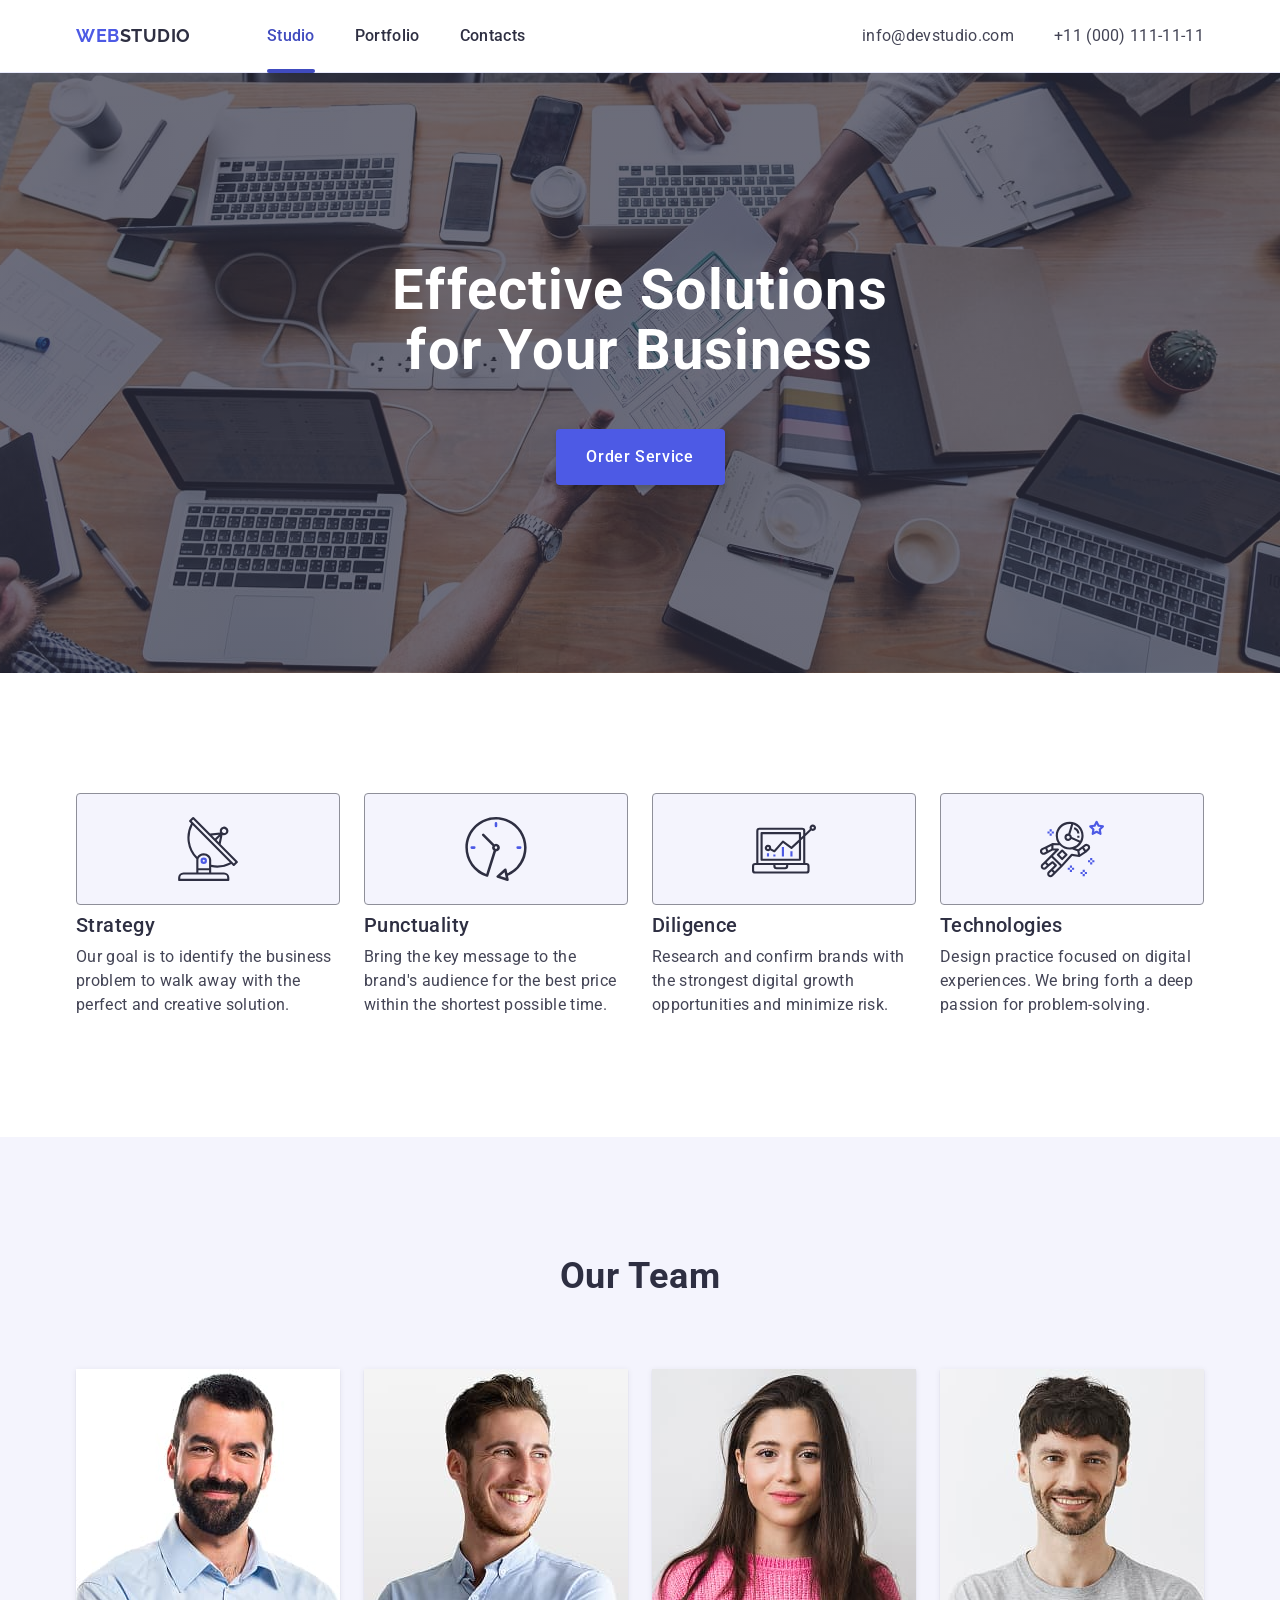
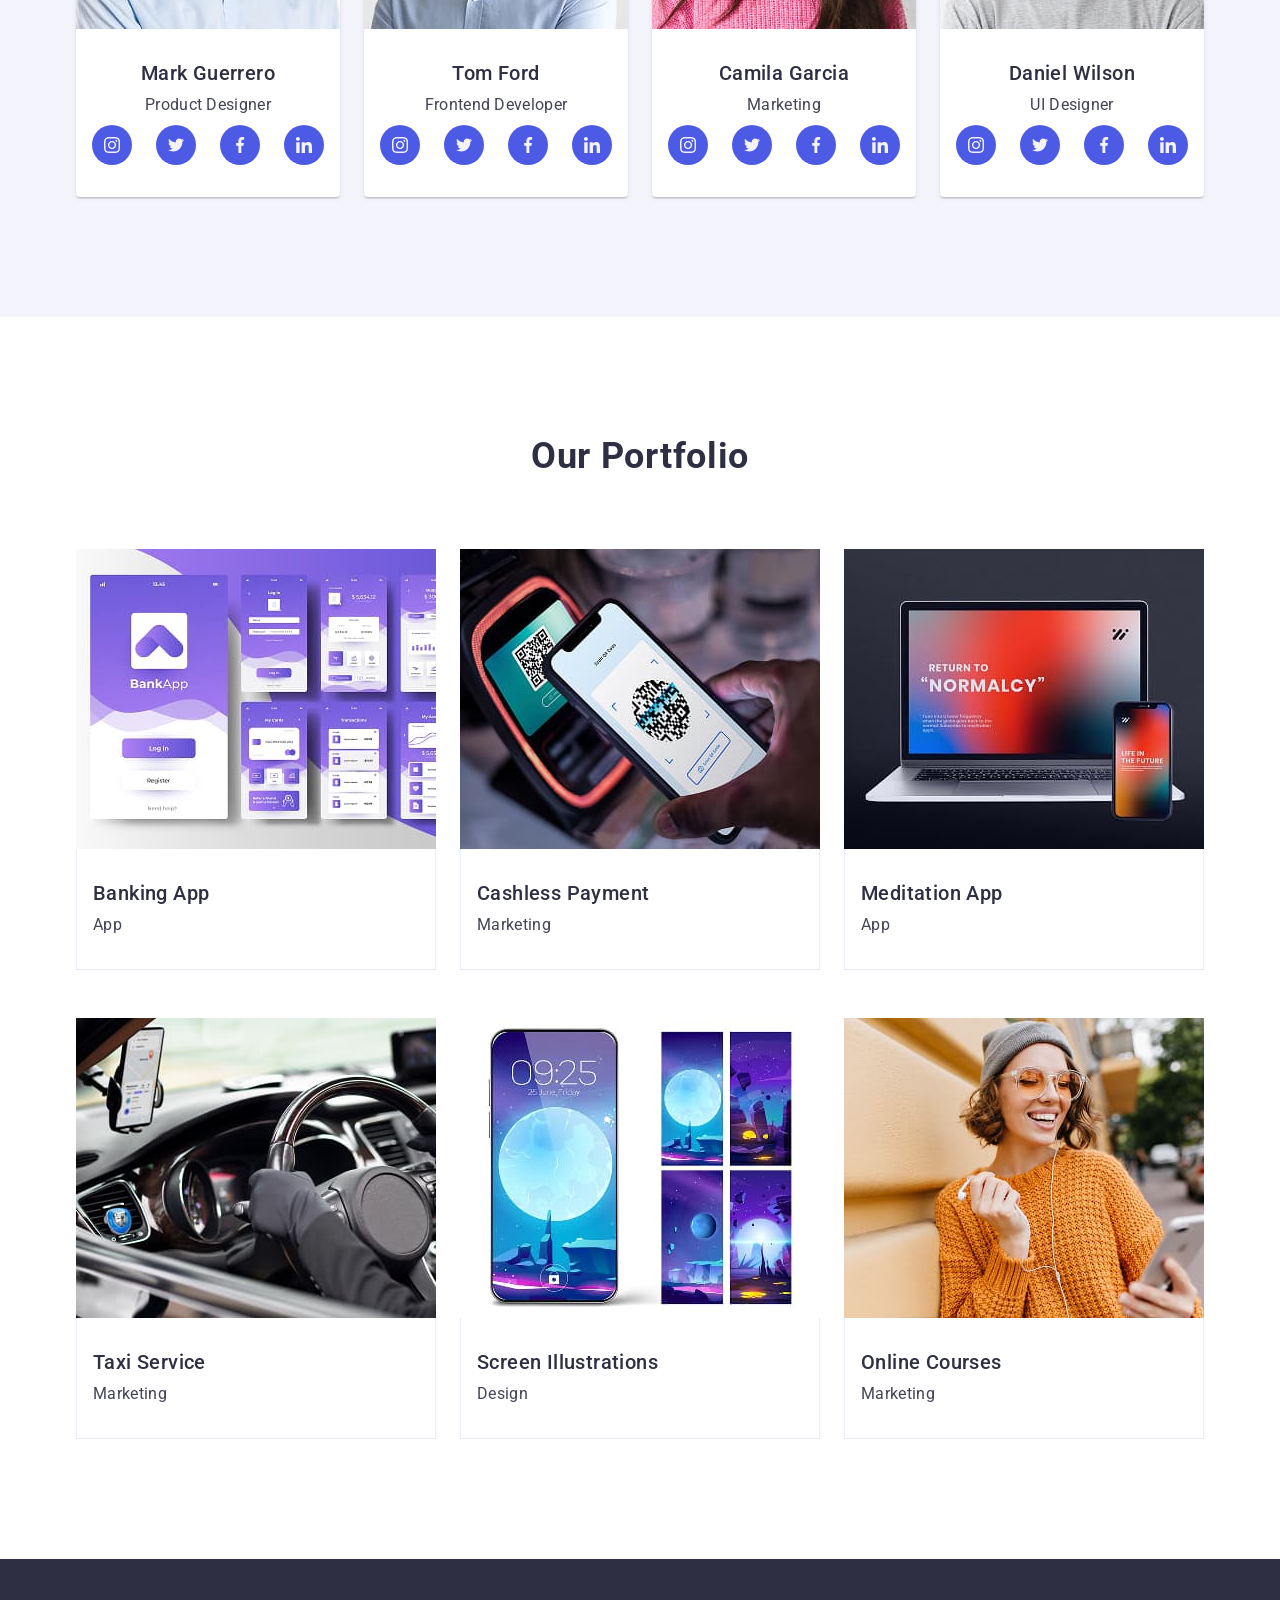
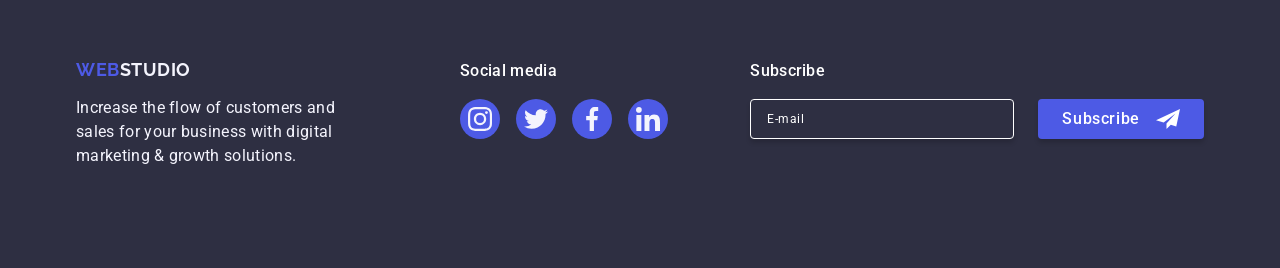
==== commit c3e4d301: "Add content images" ====
--- a/index.html
+++ b/index.html
@@ -128,7 +128,11 @@
             <li class="team-card-item">
               <img
                 class="team-card-img"
-                src="./images/team/team-1.jpg"
+                srcset="
+                  ./images/our-team/mark-guerrero.jpg    1x,
+                  ./images/our-team/mark-guerrero@2x.jpg 2x
+                "
+                src="./images/our-team/mark-guerrero.jpg"
                 alt="Mark Guerrero"
                 width="264"
               />
@@ -170,7 +174,8 @@
             <li class="team-card-item">
               <img
                 class="team-card-img"
-                src="./images/team/team-2.jpg"
+                srcset="./images/our-team/tom-ford.jpg 1x, ./images/our-team/tom-ford@2x.jpg 2x"
+                src="./images/our-team/tom-ford.jpg"
                 alt="Tom Ford"
                 width="264"
               />
@@ -212,7 +217,11 @@
             <li class="team-card-item">
               <img
                 class="team-card-img"
-                src="./images/team/team-3.jpg"
+                srcset="
+                  ./images/our-team/camila-garcia.jpg    1x,
+                  ./images/our-team/camila-garcia@2x.jpg 2x
+                "
+                src="./images/our-team/camila-garcia.jpg"
                 alt="Camila Garcia"
                 width="264"
               />
@@ -254,7 +263,11 @@
             <li class="team-card-item">
               <img
                 class="team-card-img"
-                src="./images/team/team-4.jpg"
+                srcset="
+                  ./images/our-team/daniel-wilson.jpg    1x,
+                  ./images/our-team/daniel-wilson@2x.jpg 2x
+                "
+                src="./images/our-team/daniel-wilson.jpg"
                 alt="Daniel Wilson"
                 width="264"
               />
@@ -304,12 +317,36 @@
           <ul class="portfolio-list">
             <li class="portfolio-item">
               <div class="portfolio-thumb">
-                <img
-                  class="portfolio-img"
-                  src="./images/portfolio/portfolio-1.jpg"
-                  alt="Banking application"
-                  width="360"
-                />
+                <picture>
+                  <source
+                    media="(min-width: 1158px)"
+                    srcset="
+                      ./images/portfolio-desktop/portfolio-desktop-1.jpg    1x,
+                      ./images/portfolio-desktop/portfolio-desktop-1@2x.jpg 2x
+                    "
+                  />
+                  <source
+                    media="(min-width: 678px)"
+                    srcset="
+                      ./images/portfolio-tablet/portfolio-tablet-1.jpg    1x,
+                      ./images/portfolio-tablet/portfolio-tablet-1@2x.jpg 2x
+                    "
+                  />
+                  <source
+                    media="(max-width: 677px)"
+                    srcset="
+                      ./images/portfolio-mob/portfolio-mob-1.jpg    1x,
+                      ./images/portfolio-mob/portfolio-mob-1@2x.jpg 2x
+                    "
+                  />
+                  <img
+                    class="portfolio-img"
+                    src="./images/portfolio-mob/portfolio-mob-1.jpg"
+                    alt="Banking application"
+                    width="360"
+                  />
+                </picture>
+
                 <p class="portfolio-overlay">
                   14 Stylish and User-Friendly App Design Concepts · Task Manager App · Calorie
                   Tracker App · Exotic Fruit Ecommerce App · Cloud Storage App
@@ -323,12 +360,35 @@
             </li>
             <li class="portfolio-item">
               <div class="portfolio-thumb">
-                <img
-                  class="portfolio-img"
-                  src="./images/portfolio/portfolio-2.jpg"
-                  alt="Cashless payment by smartphone"
-                  width="360"
-                />
+                <picture>
+                  <source
+                    media="(min-width: 1158px)"
+                    srcset="
+                      ./images/portfolio-desktop/portfolio-desktop-2.jpg    1x,
+                      ./images/portfolio-desktop/portfolio-desktop-2@2x.jpg 2x
+                    "
+                  />
+                  <source
+                    media="(min-width: 678px)"
+                    srcset="
+                      ./images/portfolio-tablet/portfolio-tablet-2.jpg    1x,
+                      ./images/portfolio-tablet/portfolio-tablet-2@2x.jpg 2x
+                    "
+                  />
+                  <source
+                    media="(max-width: 677px)"
+                    srcset="
+                      ./images/portfolio-mob/portfolio-mob-2.jpg    1x,
+                      ./images/portfolio-mob/portfolio-mob-2@2x.jpg 2x
+                    "
+                  />
+                  <img
+                    class="portfolio-img"
+                    src="./images/portfolio-mob/portfolio-mob-2.jpg"
+                    alt="Cashless payment by smartphone"
+                    width="360"
+                  />
+                </picture>
                 <p class="portfolio-overlay">
                   14 Stylish and User-Friendly App Design Concepts · Task Manager App · Calorie
                   Tracker App · Exotic Fruit Ecommerce App · Cloud Storage App
@@ -342,12 +402,35 @@
             </li>
             <li class="portfolio-item">
               <div class="portfolio-thumb">
-                <img
-                  class="portfolio-img"
-                  src="./images/portfolio/portfolio-3.jpg"
-                  alt="Laptop and smartphone"
-                  width="360"
-                />
+                <picture>
+                  <source
+                    media="(min-width: 1158px)"
+                    srcset="
+                      ./images/portfolio-desktop/portfolio-desktop-3.jpg    1x,
+                      ./images/portfolio-desktop/portfolio-desktop-3@2x.jpg 2x
+                    "
+                  />
+                  <source
+                    media="(min-width: 678px)"
+                    srcset="
+                      ./images/portfolio-tablet/portfolio-tablet-3.jpg    1x,
+                      ./images/portfolio-tablet/portfolio-tablet-3@2x.jpg 2x
+                    "
+                  />
+                  <source
+                    media="(max-width: 677px)"
+                    srcset="
+                      ./images/portfolio-mob/portfolio-mob-3.jpg    1x,
+                      ./images/portfolio-mob/portfolio-mob-3@2x.jpg 2x
+                    "
+                  />
+                  <img
+                    class="portfolio-img"
+                    src="./images/portfolio-mob/portfolio-mob-3.jpg"
+                    alt="Laptop and smartphone"
+                    width="360"
+                  />
+                </picture>
                 <p class="portfolio-overlay">
                   14 Stylish and User-Friendly App Design Concepts · Task Manager App · Calorie
                   Tracker App · Exotic Fruit Ecommerce App · Cloud Storage App
@@ -361,12 +444,35 @@
             </li>
             <li class="portfolio-item">
               <div class="portfolio-thumb">
-                <img
-                  class="portfolio-img"
-                  src="./images/portfolio/portfolio-4.jpg"
-                  alt="Man driving a car"
-                  width="360"
-                />
+                <picture>
+                  <source
+                    media="(min-width: 1158px)"
+                    srcset="
+                      ./images/portfolio-desktop/portfolio-desktop-4.jpg    1x,
+                      ./images/portfolio-desktop/portfolio-desktop-4@2x.jpg 2x
+                    "
+                  />
+                  <source
+                    media="(min-width: 678px)"
+                    srcset="
+                      ./images/portfolio-tablet/portfolio-tablet-4.jpg    1x,
+                      ./images/portfolio-tablet/portfolio-tablet-4@2x.jpg 2x
+                    "
+                  />
+                  <source
+                    media="(max-width: 677px)"
+                    srcset="
+                      ./images/portfolio-mob/portfolio-mob-4.jpg    1x,
+                      ./images/portfolio-mob/portfolio-mob-4@2x.jpg 2x
+                    "
+                  />
+                  <img
+                    class="portfolio-img"
+                    src="./images/portfolio-mob/portfolio-mob-4.jpg"
+                    alt="Man driving a car"
+                    width="360"
+                  />
+                </picture>
                 <p class="portfolio-overlay">
                   14 Stylish and User-Friendly App Design Concepts · Task Manager App · Calorie
                   Tracker App · Exotic Fruit Ecommerce App · Cloud Storage App
@@ -380,12 +486,35 @@
             </li>
             <li class="portfolio-item">
               <div class="portfolio-thumb">
-                <img
-                  class="portfolio-img"
-                  src="./images/portfolio/portfolio-5.jpg"
-                  alt="Smartphone and some background images"
-                  width="360"
-                />
+                <picture>
+                  <source
+                    media="(min-width: 1158px)"
+                    srcset="
+                      ./images/portfolio-desktop/portfolio-desktop-5.jpg    1x,
+                      ./images/portfolio-desktop/portfolio-desktop-5@2x.jpg 2x
+                    "
+                  />
+                  <source
+                    media="(min-width: 678px)"
+                    srcset="
+                      ./images/portfolio-tablet/portfolio-tablet-5.jpg    1x,
+                      ./images/portfolio-tablet/portfolio-tablet-5@2x.jpg 2x
+                    "
+                  />
+                  <source
+                    media="(max-width: 677px)"
+                    srcset="
+                      ./images/portfolio-mob/portfolio-mob-5.jpg    1x,
+                      ./images/portfolio-mob/portfolio-mob-5@2x.jpg 2x
+                    "
+                  />
+                  <img
+                    class="portfolio-img"
+                    src="./images/portfolio-mob/portfolio-mob-5.jpg"
+                    alt="Smartphone and some background images"
+                    width="360"
+                  />
+                </picture>
                 <p class="portfolio-overlay">
                   14 Stylish and User-Friendly App Design Concepts · Task Manager App · Calorie
                   Tracker App · Exotic Fruit Ecommerce App · Cloud Storage App
@@ -399,12 +528,35 @@
             </li>
             <li class="portfolio-item">
               <div class="portfolio-thumb">
-                <img
-                  class="portfolio-img"
-                  src="./images/portfolio/portfolio-6.jpg"
-                  alt="Girl with smartphone"
-                  width="360"
-                />
+                <picture>
+                  <source
+                    media="(min-width: 1158px)"
+                    srcset="
+                      ./images/portfolio-desktop/portfolio-desktop-6.jpg    1x,
+                      ./images/portfolio-desktop/portfolio-desktop-6@2x.jpg 2x
+                    "
+                  />
+                  <source
+                    media="(min-width: 678px)"
+                    srcset="
+                      ./images/portfolio-tablet/portfolio-tablet-6.jpg    1x,
+                      ./images/portfolio-tablet/portfolio-tablet-6@2x.jpg 2x
+                    "
+                  />
+                  <source
+                    media="(max-width: 677px)"
+                    srcset="
+                      ./images/portfolio-mob/portfolio-mob-6.jpg    1x,
+                      ./images/portfolio-mob/portfolio-mob-6@2x.jpg 2x
+                    "
+                  />
+                  <img
+                    class="portfolio-img"
+                    src="./images/portfolio-mob/portfolio-mob-6.jpg"
+                    alt="Girl with smartphone"
+                    width="360"
+                  />
+                </picture>
                 <p class="portfolio-overlay">
                   14 Stylish and User-Friendly App Design Concepts · Task Manager App · Calorie
                   Tracker App · Exotic Fruit Ecommerce App · Cloud Storage App
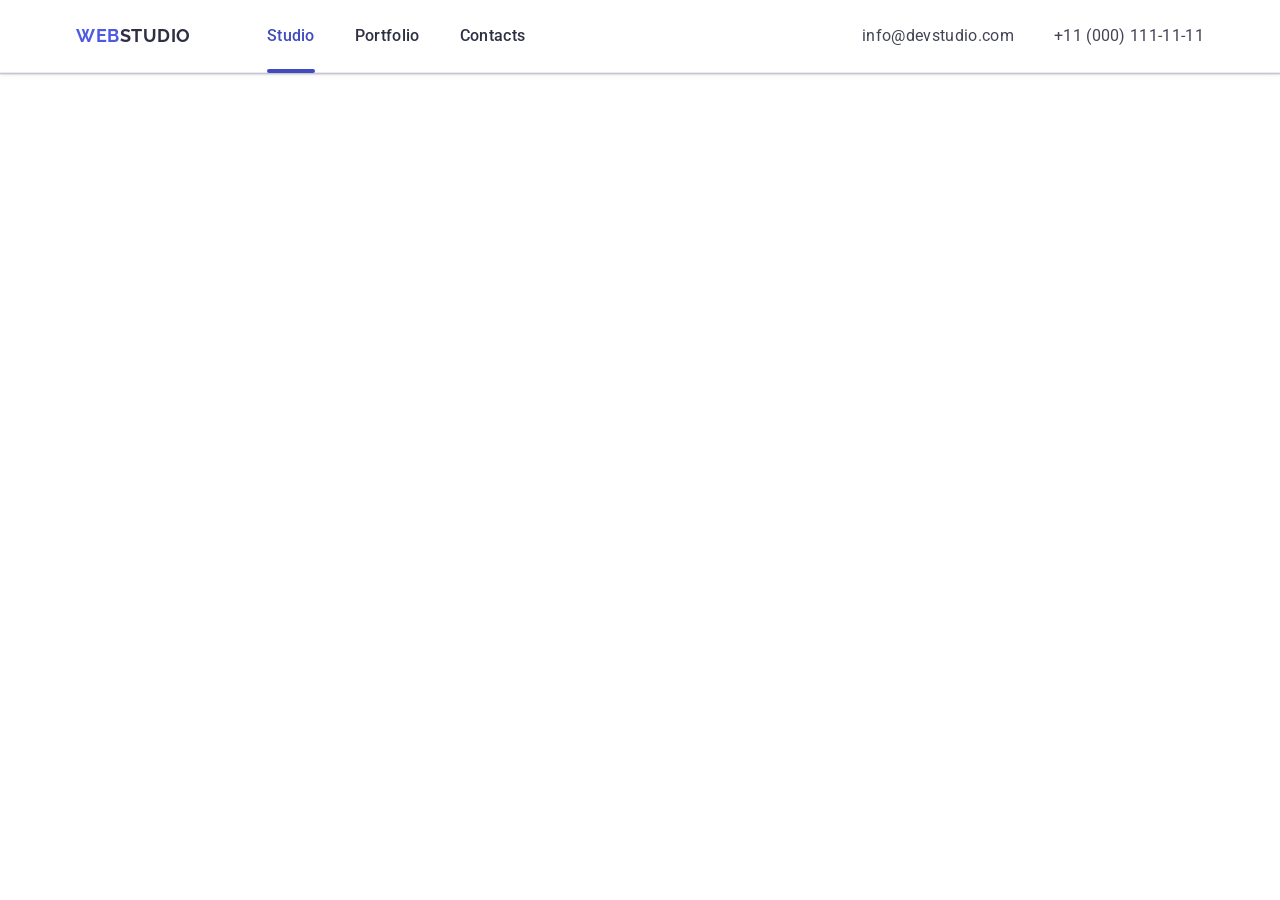
==== commit 3c566515: "Create mobile menu, add styles for adaptive Header" ====
--- a/index.html
+++ b/index.html
@@ -48,13 +48,19 @@
             </li>
           </ul>
         </address>
+
+        <button type="button" class="burger-btn" data-mob-menu-open>
+          <svg class="burger-btn-icon" width="24" height="24">
+            <use href="./images/icons.svg#icon-burger-menu"></use>
+          </svg>
+        </button>
       </div>
     </header>
 
     <!--Main-->
     <main>
       <!--Section Hero-->
-      <section class="hero">
+      <section hidden class="hero">
         <div class="container">
           <h1 class="hero-title">
             Effective solutions <span class="hero-title-accent">for</span> your business
@@ -64,7 +70,7 @@
       </section>
 
       <!--Section About us-->
-      <section class="section about">
+      <section hidden class="section about">
         <div class="container">
           <h2 class="section-title about-title visually-hidden">About us</h2>
           <ul class="about-list">
@@ -121,7 +127,7 @@
       </section>
 
       <!--Section Our team-->
-      <section class="section team">
+      <section hidden class="section team">
         <div class="container">
           <h2 class="section-title team-title">Our Team</h2>
           <ul class="team-card-list">
@@ -311,7 +317,7 @@
       </section>
 
       <!--Section Portfolio-->
-      <section class="section portfolio">
+      <section hidden class="section portfolio">
         <div class="container">
           <h2 class="section-title portfolio-title">Our Portfolio</h2>
           <ul class="portfolio-list">
@@ -574,7 +580,7 @@
     </main>
 
     <!--Footer-->
-    <footer class="footer">
+    <footer hidden class="footer">
       <div class="container footer-container">
         <div class="footer-logo-container">
           <a class="logo footer-logo" href="./index.html"
@@ -643,7 +649,7 @@
     </footer>
 
     <!-- Modal -->
-    <div class="modal-backdrop" data-modal>
+    <div hidden class="modal-backdrop" data-modal>
       <div class="modal">
         <button class="modal-close-btn" type="button" data-modal-close>
           <svg class="modal-close-icon" width="8" height="8">
@@ -716,6 +722,76 @@
       </div>
     </div>
 
+    <!-- Mobile menu -->
+    <div class="mobile-menu" data-mob-menu>
+      <div class="container mobile-menu-container">
+        <button class="mobile-menu-close-btn" type="button" data-mob-menu-close>
+          <svg class="mobile-menu-close-icon" width="8" height="8">
+            <use href="./images/icons.svg#icon-close"></use>
+          </svg>
+        </button>
+
+        <nav class="mobile-menu-nav">
+          <ul class="mobile-nav-list">
+            <li class="mobile-nav-item">
+              <a class="mobile-nav-link current" href="./index.html" target="_blank">Studio</a>
+            </li>
+            <li class="mobile-nav-item">
+              <a class="mobile-nav-link" href="" target="_blank">Portfolio</a>
+            </li>
+            <li class="mobile-nav-item">
+              <a class="mobile-nav-link" href="" target="_blank">Contacts</a>
+            </li>
+          </ul>
+        </nav>
+
+        <address class="mobile-menu-contacts">
+          <ul class="mobile-contacts-list">
+            <li class="mobile-contacts-item">
+              <a class="mobile-contacts-link" href="tel:+110001111111">+11 (000) 111-11-11</a>
+            </li>
+            <li class="mobile-contacts-item">
+              <a class="mobile-contacts-link" href="mailto:info@devstudio.com"
+                >info@devstudio.com</a
+              >
+            </li>
+          </ul>
+        </address>
+
+        <ul class="mobile-menu-social-list">
+          <li class="mobile-social-item">
+            <a class="mobile-social-link" href="">
+              <svg class="mobile-social-icon" width="24" height="24">
+                <use href="./images/icons.svg#icon-instagram"></use>
+              </svg>
+            </a>
+          </li>
+          <li class="mobile-social-item">
+            <a class="mobile-social-link" href="">
+              <svg class="mobile-social-icon" width="24" height="24">
+                <use href="./images/icons.svg#icon-twitter"></use>
+              </svg>
+            </a>
+          </li>
+          <li class="mobile-social-item">
+            <a class="mobile-social-link" href="">
+              <svg class="mobile-social-icon" width="24" height="24">
+                <use href="./images/icons.svg#icon-facebook"></use>
+              </svg>
+            </a>
+          </li>
+          <li class="mobile-social-item">
+            <a class="mobile-social-link" href="">
+              <svg class="mobile-social-icon" width="24" height="24">
+                <use href="./images/icons.svg#icon-linkedin"></use>
+              </svg>
+            </a>
+          </li>
+        </ul>
+      </div>
+    </div>
+
     <script src="./js/modal.js"></script>
+    <script src="./js/mob-menu.js"></script>
   </body>
 </html>
--- a/css/styles.css
+++ b/css/styles.css
@@ -16,7 +16,6 @@
 h5,
 h6,
 p {
-  /* padding: 0; */
   margin: 0;
 }
 
@@ -43,17 +42,6 @@
   display: block;
   max-width: 100%;
   height: auto;
-}
-
-.container {
-  max-width: 1158px;
-  padding: 0 15px;
-  margin: 0 auto;
-}
-
-.section {
-  padding-top: 120px;
-  padding-bottom: 120px;
 }
 
 .visually-hidden {
@@ -69,6 +57,26 @@
   overflow: hidden;
 }
 
+/* common */
+.container {
+  max-width: 320px;
+  padding: 0 16px;
+  margin: 0 auto;
+}
+
+@media screen and (min-width: 768px) {
+  .container {
+    max-width: 768px;
+  }
+}
+
+@media screen and (min-width: 1158px) {
+  .container {
+    max-width: 1158px;
+    padding: 0 15px;
+  }
+}
+
 /* #region Header */
 .page-header {
   border-bottom: 1px solid #e7e9fc;
@@ -79,11 +87,12 @@
 .header-container {
   display: flex;
   align-items: center;
-}
-
-.header-nav {
-  display: flex;
-  align-items: center;
+  justify-content: space-between;
+}
+
+.nav-list,
+.contacts {
+  display: none;
 }
 
 .logo {
@@ -101,657 +110,267 @@
 }
 
 .nav-logo {
-  padding: 24px 0;
-  margin-right: 76px;
-}
-
-.nav-list {
-  display: flex;
-  align-items: center;
-  gap: 40px;
-}
-
-.nav-link {
-  font-weight: 500;
-  letter-spacing: 0.02em;
-  color: #2e2f42;
+  padding: 16px 0;
   display: block;
-  padding: 24px 0;
-  transition: color 250ms cubic-bezier(0.4, 0, 0.2, 1);
-}
-
-.nav-link.current {
-  position: relative;
-}
-
-.nav-link.current::after {
-  content: "";
-  position: absolute;
-  left: 0;
-  bottom: -1px;
-  width: 100%;
-  height: 4px;
-  background-color: #404bbf;
-  border-radius: 2px;
-}
-
-.contacts {
-  font-style: normal;
-  margin-left: auto;
-}
-
-.contacts-list {
-  display: flex;
-  align-items: center;
-  gap: 40px;
-}
-
-.contacts-link {
-  letter-spacing: 0.02em;
-  color: #434455;
+}
+
+.burger-btn {
+  padding: 0;
+  border: none;
+  background-color: transparent;
+}
+
+.burger-btn-icon {
   display: block;
-  padding: 24px 0;
-  transition: color 250ms cubic-bezier(0.4, 0, 0.2, 1);
-}
-
-.nav-link:hover,
-.nav-link:focus,
-.contacts-link:hover,
-.contacts-link:focus,
-.nav-link.current {
-  color: #404bbf;
+  fill: #2f2f37;
+}
+
+@media screen and (min-width: 768px) {
+  .burger-btn {
+    display: none;
+  }
+
+  .header-nav {
+    display: flex;
+    align-items: center;
+  }
+
+  .nav-logo {
+    padding: 24px 0;
+    margin-right: 120px;
+  }
+
+  .nav-list {
+    display: flex;
+    align-items: center;
+    gap: 40px;
+  }
+
+  .nav-link {
+    font-weight: 500;
+    letter-spacing: 0.02em;
+    color: #2e2f42;
+    display: block;
+    padding: 24px 0;
+    transition: color 250ms cubic-bezier(0.4, 0, 0.2, 1);
+  }
+
+  .nav-link.current {
+    position: relative;
+    color: #404bbf;
+  }
+
+  .nav-link.current::after {
+    content: "";
+    position: absolute;
+    left: 0;
+    bottom: -1px;
+    width: 100%;
+    height: 4px;
+    background-color: #404bbf;
+    border-radius: 2px;
+  }
+
+  .contacts {
+    font-style: normal;
+    display: block;
+  }
+
+  .nav-link:hover,
+  .nav-link:focus,
+  .contacts-link:hover,
+  .contacts-link:focus {
+    color: #404bbf;
+  }
+
+  .contacts-list {
+    display: flex;
+    flex-direction: column;
+    gap: 12px;
+  }
+
+  .contacts-link {
+    font-size: 12px;
+    line-height: 1.17;
+    letter-spacing: 0.04em;
+    color: #434455;
+    display: block;
+    transition: color 250ms cubic-bezier(0.4, 0, 0.2, 1);
+  }
+}
+
+@media screen and (min-width: 1158px) {
+  .nav-logo {
+    margin-right: 76px;
+  }
+
+  .contacts-list {
+    flex-direction: row;
+    align-items: center;
+    gap: 40px;
+  }
+
+  .contacts-link {
+    padding: 24px 0;
+    font-size: 16px;
+    line-height: 1.5;
+    letter-spacing: 0.02em;
+  }
 }
 /* #endregion Header */
 
-/* #region Hero */
-.hero {
-  background-color: #2e2f42;
-  background-image: linear-gradient(rgba(46, 47, 66, 0.7), rgba(46, 47, 66, 0.7)),
-    url(../images/people-office.jpg);
-  background-size: cover;
-  background-repeat: no-repeat;
-  background-position: center;
-  max-width: 1440px;
-  margin: 0 auto;
-  padding-top: 188px;
-  padding-bottom: 188px;
-}
-
-.hero-title {
-  font-size: 56px;
-  line-height: 1.07;
-  letter-spacing: 0.02em;
-  text-align: center;
-  color: #fff;
-  text-transform: capitalize;
-  margin: 0 auto;
-  margin-bottom: 48px;
-  max-width: 496px;
-}
-
-.hero-title-accent {
-  text-transform: lowercase;
-}
-
-.hero-button {
-  font-family: "Roboto", sans-serif;
-  font-weight: 500;
-  line-height: 1.5;
-  letter-spacing: 0.04em;
-  color: #fff;
-  background-color: #4d5ae5;
-  border: none;
-  border-radius: 4px;
-  min-width: 169px;
-  display: block;
-  margin: 0 auto;
-  padding-top: 16px;
-  padding-bottom: 16px;
-  box-shadow: 0 4px 4px 0 rgba(0, 0, 0, 0.15);
-  transition: background-color 250ms cubic-bezier(0.4, 0, 0.2, 1);
-}
-
-.hero-button:hover,
-.hero-button:focus {
-  background-color: #404bbf;
-}
-/* #endregion Hero */
-
-/* #region About */
-.section-title {
-  font-size: 36px;
-  line-height: 1.11;
-  letter-spacing: 0.02em;
-  text-align: center;
-  text-transform: capitalize;
-  color: #2e2f42;
-}
-
-.about-list {
-  display: flex;
-  align-items: center;
-  gap: 24px;
-}
-
-.about-item {
-  width: calc((100% - 72px) / 4);
-}
-
-.about-icon {
-  border: 1px solid #8e8f99;
-  border-radius: 4px;
-  background-color: #f4f4fd;
-  display: flex;
-  align-items: center;
-  justify-content: center;
-  width: 264px;
-  height: 112px;
-  margin-bottom: 8px;
-}
-
-.about-subtitle {
-  margin-bottom: 8px;
-}
-
-.about-text {
-  letter-spacing: 0.02em;
-}
-/* #endregion About */
-
-/* #region Our team */
-.team {
-  background-color: #f4f4fd;
-}
-
-.team-title {
-  margin-bottom: 72px;
-}
-
-.team-card-list {
-  display: flex;
-  gap: 24px;
-}
-
-.team-card-item {
-  width: calc((100% - 72px) / 4);
-  background: #fff;
-  border-bottom-right-radius: 4px;
-  border-bottom-left-radius: 4px;
-  box-shadow: 0 2px 1px 0 rgba(46, 47, 66, 0.08), 0 1px 1px 0 rgba(46, 47, 66, 0.16),
-    0 1px 6px 0 rgba(46, 47, 66, 0.08);
-}
-
-.team-card-box {
-  padding: 32px 0;
-  text-align: center;
-}
-
-.team-card-title {
-  margin-bottom: 8px;
-}
-
-.team-card-text {
-  letter-spacing: 0.02em;
-  margin-bottom: 8px;
-}
-
-.team-card-social-list {
-  display: flex;
-  align-items: center;
-  justify-content: center;
-  gap: 24px;
-}
-
-.team-card-social-link {
-  display: flex;
-  align-items: center;
-  justify-content: center;
-  border-radius: 50%;
-  width: 40px;
-  height: 40px;
-  background-color: #4d5ae5;
-  transition: background-color 250ms cubic-bezier(0.4, 0, 0.2, 1);
-}
-
-.team-card-social-link:hover,
-.team-card-social-link:focus {
-  background-color: #404bbf;
-}
-
-.team-card-social-icon {
-  fill: #f4f4fd;
-}
-
-/* #endregion Our team */
-
-/* #region Portfolio */
-.portfolio-title {
-  margin-bottom: 72px;
-}
-
-.portfolio-list {
-  display: flex;
-  flex-wrap: wrap;
-  column-gap: 24px;
-  row-gap: 48px;
-}
-
-.portfolio-item {
-  width: calc((100% - 48px) / 3);
-  transition: box-shadow 250ms cubic-bezier(0.4, 0, 0.2, 1);
-}
-
-.portfolio-item:hover {
-  box-shadow: 0 2px 1px 0 rgba(46, 47, 66, 0.08), 0 1px 1px 0 rgba(46, 47, 66, 0.16),
-    0 1px 6px 0 rgba(46, 47, 66, 0.08);
-}
-
-.portfolio-item:hover .portfolio-overlay {
-  transform: translateY(0);
-}
-
-.portfolio-thumb {
-  position: relative;
-  overflow: hidden;
-}
-
-.portfolio-overlay {
-  position: absolute;
-  top: 0;
-  left: 0;
-  width: 100%;
-  height: 100%;
-  padding: 40px 32px;
-  background-color: #4d5ae5;
-  letter-spacing: 0.02em;
-  color: #f4f4fd;
-  transform: translateY(100%);
-  transition: transform 250ms cubic-bezier(0.4, 0, 0.2, 1);
-}
-
-.portfolio-box {
-  border-bottom: 1px solid #e7e9fc;
-  border-left: 1px solid #e7e9fc;
-  border-right: 1px solid #e7e9fc;
-  padding: 32px 16px;
-}
-
-.portfolio-subtitle {
-  margin-bottom: 8px;
-}
-
-.portfolio-text {
-  letter-spacing: 0.02em;
-}
-/* #endregion Portfolio */
-
-/* #region Footer */
-.footer {
-  color: #f4f4fd;
-  background-color: #2e2f42;
-  padding-top: 100px;
-  padding-bottom: 100px;
-}
-
-.footer-container {
-  display: flex;
-  align-items: baseline;
-}
-.footer-logo {
-  display: inline-block;
-  margin-bottom: 16px;
-}
-
-.footer-logo-accent {
-  color: #f4f4fd;
-}
-
-.footer-logo-container {
-  margin-right: 120px;
-}
-
-.footer-text {
-  letter-spacing: 0.02em;
-  width: 264px;
-}
-
-.footer-social-media-text {
-  margin-bottom: 16px;
-  font-weight: 500;
-  letter-spacing: 0.02em;
-  color: #fff;
-}
-
-.footer-social-media-list {
-  display: flex;
-  gap: 16px;
-}
-
-.footer-social-media-link {
-  display: flex;
-  align-items: center;
-  justify-content: center;
-  border-radius: 50%;
-  width: 40px;
-  height: 40px;
-  background-color: #4d5ae5;
-  transition: background-color 250ms cubic-bezier(0.4, 0, 0.2, 1);
-}
-
-.footer-social-media-link:hover,
-.footer-social-media-link:focus {
-  background-color: #31d0aa;
-}
-
-.footer-social-media-icon {
-  fill: #f4f4fd;
-}
-
-.footer-form-container {
-  margin-left: auto;
-}
-
-.footer-form-title {
-  font-weight: 500;
-  letter-spacing: 0.02em;
-  color: #fff;
-  margin-bottom: 16px;
-}
-
-.footer-form {
-  display: flex;
-  gap: 24px;
-}
-
-.footer-form-input {
-  border: 1px solid #fff;
-  border-radius: 4px;
-  width: 264px;
-  height: 40px;
-  box-shadow: 0 4px 4px 0 rgba(0, 0, 0, 0.15);
-  background-color: transparent;
-  padding-left: 16px;
-  color: #fff;
-  outline: transparent;
-  font-size: 12px;
-  line-height: 2;
-  letter-spacing: 0.04em;
-  transition: border-color 250ms cubic-bezier(0.4, 0, 0.2, 1);
-}
-
-.footer-form-input:focus {
-  border-color: #404bbf;
-}
-
-.footer-form-input::placeholder {
-  font-weight: 400;
-  font-size: 12px;
-  line-height: 2;
-  letter-spacing: 0.04em;
-  color: #fff;
-}
-
-.footer-form-btn {
-  display: flex;
-  /* gap: 16px; */
-  border-radius: 4px;
-  border: none;
-  padding: 8px 24px;
-  min-width: 165px;
-  height: 40px;
-  background-color: #4d5ae5;
-  box-shadow: 0 4px 4px 0 rgba(0, 0, 0, 0.15);
-  align-items: center;
-  justify-content: center;
-  font-family: "Roboto", sans-serif;
-  font-size: 16px;
-  font-weight: 500;
-  line-height: 1.5;
-  letter-spacing: 0.04em;
-  color: #fff;
-  transition: background-color 250ms cubic-bezier(0.4, 0, 0.2, 1);
-}
-
-.footer-form-btn:hover,
-.footer-form-btn:focus {
-  background-color: #404bbf;
-}
-
-.btn-icon {
-  display: inline-flex;
-  align-items: center;
-  justify-content: center;
-  margin-left: 16px;
-  fill: #fff;
-}
-
-/* #endregion Footer */
-
-/* #region Modal */
-.modal-backdrop {
-  position: fixed;
-  top: 0;
-  left: 0;
-  width: 100%;
-  height: 100%;
-  background-color: rgba(46, 47, 66, 0.4);
-  z-index: 9999;
-  visibility: hidden;
-  opacity: 0;
-  pointer-events: none;
-  transition: visibility 250ms cubic-bezier(0.4, 0, 0.2, 1),
-    opacity 250ms cubic-bezier(0.4, 0, 0.2, 1);
-}
-
-.modal-backdrop.is-open {
-  visibility: visible;
-  opacity: 1;
-  pointer-events: auto;
-}
-
-.modal {
-  position: absolute;
-  top: 50%;
-  left: 50%;
-  transform: translate(-50%, -50%);
-  width: 408px;
-  min-height: 584px;
-  box-shadow: 0 1px 1px 0 rgba(0, 0, 0, 0.14), 0 1px 3px 0 rgba(0, 0, 0, 0.12),
-    0 2px 1px 0 rgba(0, 0, 0, 0.2);
-  background-color: #fcfcfc;
-  border-radius: 4px;
-  padding: 72px 24px 24px 24px;
-  transition: transform 250ms cubic-bezier(0.4, 0, 0.2, 1);
-}
-
-.modal-close-btn {
-  position: absolute;
-  top: 24px;
-  right: 24px;
-  width: 24px;
-  height: 24px;
-  padding: 0;
-  border-radius: 50%;
-  border: 1px solid rgba(0, 0, 0, 0.1);
-  background-color: #e7e9fc;
-  display: flex;
-  align-items: center;
-  justify-content: center;
-  transition: background-color 250ms cubic-bezier(0.4, 0, 0.2, 1),
-    border 250ms cubic-bezier(0.4, 0, 0.2, 1);
-}
-
-.modal-close-btn:hover,
-.modal-close-btn:focus {
-  background-color: #404bbf;
-  border: none;
-  border-color: transparent;
-}
-
-.modal-close-icon {
-  fill: #2e2f42;
-  transition: fill 250ms cubic-bezier(0.4, 0, 0.2, 1);
-}
-
-.modal-close-btn:hover > .modal-close-icon,
-.modal-close-btn:focus > .modal-close-icon {
-  fill: #fff;
-}
-
-.form-title {
-  font-weight: 500;
-  letter-spacing: 0.02em;
-  text-align: center;
-  color: #2e2f42;
-  margin-bottom: 16px;
-}
-
-.modal-container-box {
-  margin-bottom: 8px;
-}
-
-.modal-input-label {
-  display: block;
-  font-size: 12px;
-  line-height: 1.17;
-  letter-spacing: 0.04em;
-  color: #8e8f99;
-  margin-bottom: 4px;
-}
-
-.modal-input-container {
-  position: relative;
-}
-
-.modal-input {
-  border: 1px solid rgba(46, 47, 66, 0.4);
-  border-radius: 4px;
-  width: 100%;
-  height: 40px;
-  padding-left: 38px;
-  outline: transparent;
-  background-color: transparent;
-  transition: border-color 250ms cubic-bezier(0.4, 0, 0.2, 1);
-}
-
-.modal-input:focus {
-  border-color: #4d5ae5;
-}
-
-.modal-input-icon {
-  position: absolute;
-  top: 50%;
-  left: 16px;
-  transform: translateY(-50%);
-  fill: #2e2f42;
-  transition: fill 250ms cubic-bezier(0.4, 0, 0.2, 1);
-}
-
-.modal-input:focus + .modal-input-icon {
-  fill: #4d5ae5;
-}
-
-.modal-container-textarea {
-  margin-bottom: 16px;
-}
-
-/* .modal-textarea-label {
-  display: block;
-  font-size: 12px;
-  line-height: 1.17;
-  letter-spacing: 0.04em;
-  color: #8e8f99;
-  margin-bottom: 4px;
-} */
-
-.modal-textarea {
-  border: 1px solid rgba(46, 47, 66, 0.4);
-  border-radius: 4px;
-  width: 100%;
-  height: 120px;
-  resize: none;
-  padding: 8px 16px;
-  outline: transparent;
-  font-size: 12px;
-  line-height: 1.17;
-  letter-spacing: 0.04em;
-  color: rgba(46, 47, 66, 0.4);
-  background-color: transparent;
-  transition: border-color 250ms cubic-bezier(0.4, 0, 0.2, 1);
-}
-
-.modal-textarea:focus {
-  border-color: #4d5ae5;
-}
-
-.modal-textarea::placeholder {
-  font-size: 12px;
-  line-height: 1.17;
-  letter-spacing: 0.04em;
-  color: rgba(46, 47, 66, 0.4);
-}
-
-.modal-check-container {
-  margin-bottom: 24px;
-}
-.modal-check-label {
-  font-size: 12px;
-  line-height: 1.17;
-  letter-spacing: 0.04em;
-  color: #8e8f99;
-}
-.modal-custom-check {
-  display: inline-flex;
-  justify-content: center;
-  align-items: center;
-  width: 16px;
-  height: 16px;
-  border-radius: 2px;
-  border: 1px solid rgba(46, 47, 66, 0.4);
-  margin-right: 8px;
-  background-color: transparent;
-  fill: transparent;
-
-  transition: background-color 250ms cubic-bezier(0.4, 0, 0.2, 1),
-    border 250ms cubic-bezier(0.4, 0, 0.2, 1), fill 250ms cubic-bezier(0.4, 0, 0.2, 1);
-}
-
-.modal-check:checked + .modal-check-label > .modal-custom-check {
-  background-color: #404bbf;
-  border: none;
-  fill: #f4f4fd;
-}
-
-.modal-check:focus + .modal-check-label > .modal-custom-check {
-  border-color: #404bbf;
-}
-
-.modal-link {
-  line-height: 1.33;
-  text-decoration: underline;
-  color: #4d5ae5;
-}
-
-.modal-btn {
-  font-family: "Roboto", sans-serif;
-  font-weight: 500;
-  line-height: 1.5;
-  letter-spacing: 0.04em;
-  color: #fff;
-  background-color: #4d5ae5;
-  border: none;
-  border-radius: 4px;
-  min-width: 169px;
-  display: block;
-  margin: 0 auto;
-  padding-top: 16px;
-  padding-bottom: 16px;
-  box-shadow: 0 4px 4px 0 rgba(0, 0, 0, 0.15);
-  transition: background-color 250ms cubic-bezier(0.4, 0, 0.2, 1);
-}
-
-.modal-btn:hover,
-.modal-btn:focus {
-  background-color: #404bbf;
-}
-/* #endregion Modal */
+/* #region Mobile menu */
+@media screen and (max-width: 767px) {
+  .mobile-menu {
+    position: fixed;
+    top: 0;
+    left: 0;
+    width: 100%;
+    height: 100%;
+    z-index: 9999;
+    background-color: #fff;
+    transform: translateX(100%);
+    opacity: 0;
+    visibility: hidden;
+    pointer-events: none;
+    transition: opacity 250ms cubic-bezier(0.4, 0, 0.2, 1),
+      visibility 250ms cubic-bezier(0.4, 0, 0.2, 1), transform 250ms cubic-bezier(0.4, 0, 0.2, 1);
+  }
+
+  .mobile-menu.is-open {
+    opacity: 1;
+    visibility: visible;
+    pointer-events: auto;
+    transform: translateX(0);
+  }
+
+  .mobile-menu-container {
+    position: relative;
+    padding-top: 72px;
+    padding-bottom: 40px;
+    display: flex;
+    flex-direction: column;
+    height: 100%;
+  }
+
+  .mobile-menu-close-btn {
+    position: absolute;
+    top: 24px;
+    right: 24px;
+    padding: 0;
+    width: 24px;
+    height: 24px;
+    border-radius: 50%;
+    border: 1px solid rgba(0, 0, 0, 0.1);
+    background-color: #e7e9fc;
+    display: flex;
+    align-items: center;
+    justify-content: center;
+    transition: background-color 250ms cubic-bezier(0.4, 0, 0.2, 1),
+      border 250ms cubic-bezier(0.4, 0, 0.2, 1);
+  }
+
+  .mobile-menu-close-btn:hover,
+  .mobile-menu-close-btn:focus {
+    background-color: #404bbf;
+    border: none;
+    border-color: transparent;
+  }
+
+  .mobile-menu-close-icon {
+    fill: #2e2f42;
+    transition: fill 250ms cubic-bezier(0.4, 0, 0.2, 1);
+  }
+
+  .mobile-menu-close-btn:hover > .mobile-menu-close-icon,
+  .mobile-menu-close-btn:focus > .mobile-menu-close-icon {
+    fill: #fff;
+  }
+
+  .mobile-menu-nav {
+    margin-bottom: auto;
+  }
+
+  .mobile-nav-list {
+    display: flex;
+    flex-direction: column;
+    gap: 40px;
+  }
+
+  .mobile-nav-link {
+    display: block;
+    font-weight: 700;
+    font-size: 36px;
+    line-height: 1.1;
+    letter-spacing: 0.02em;
+    color: #2e2f42;
+    transition: color 250ms cubic-bezier(0.4, 0, 0.2, 1);
+  }
+
+  .current {
+    color: #404bbf;
+  }
+
+  .mobile-menu-contacts {
+    margin-bottom: 48px;
+  }
+
+  .mobile-contacts-list {
+    display: flex;
+    flex-direction: column;
+    gap: 24px;
+  }
+
+  .mobile-contacts-link {
+    display: block;
+    font-style: normal;
+    font-weight: 500;
+    font-size: 20px;
+    line-height: 1.2;
+    letter-spacing: 0.02em;
+    color: #434455;
+    transition: color 250ms cubic-bezier(0.4, 0, 0.2, 1);
+  }
+
+  .mobile-nav-link:hover,
+  .mobile-nav-link:focus,
+  .mobile-contacts-link:hover,
+  .mobile-contacts-link:focus {
+    color: #404bbf;
+  }
+
+  .mobile-menu-social-list {
+    display: flex;
+    flex-wrap: wrap;
+    align-items: center;
+    justify-content: space-between;
+    gap: 40px;
+  }
+
+  .mobile-social-link {
+    display: flex;
+    align-items: center;
+    justify-content: center;
+    border-radius: 50%;
+    width: 40px;
+    height: 40px;
+    background-color: #4d5ae5;
+    transition: background-color 250ms cubic-bezier(0.4, 0, 0.2, 1);
+  }
+
+  .mobile-social-link:hover,
+  .mobile-social-link:focus {
+    background-color: #404bbf;
+  }
+
+  .mobile-social-icon {
+    fill: #f4f4fd;
+  }
+}
+
+@media screen and (min-width: 768px) {
+  .mobile-menu {
+    display: none;
+  }
+}
+/* #endregion Mobile menu */
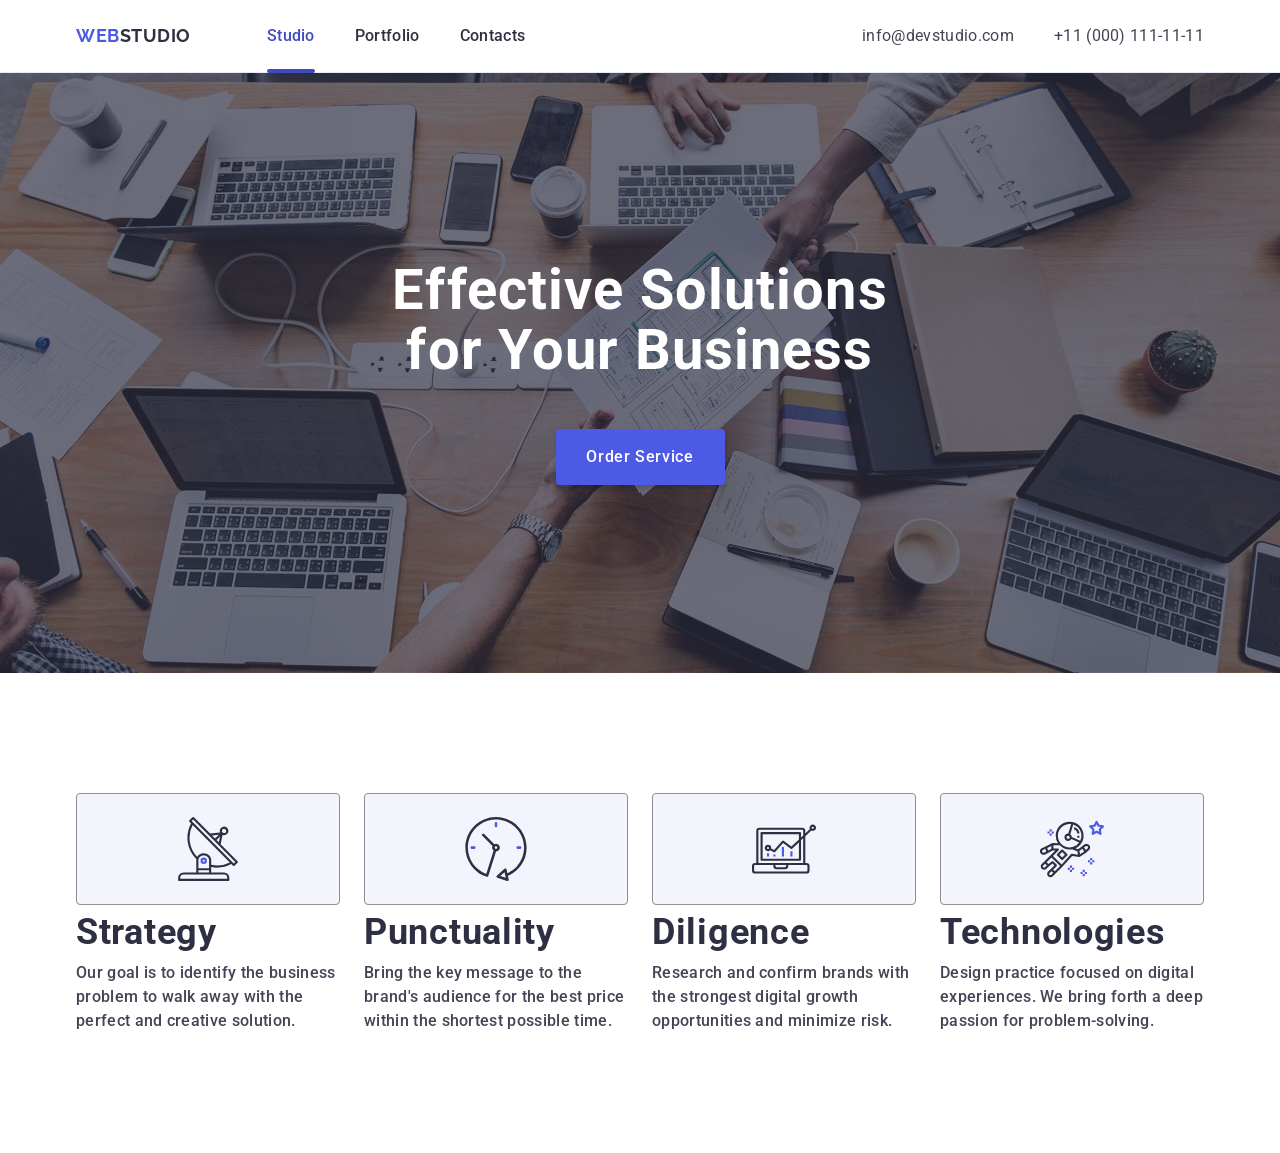
==== commit 518b9050: "Add sttyles for adaptive Hero and About sections" ====
--- a/index.html
+++ b/index.html
@@ -60,7 +60,7 @@
     <!--Main-->
     <main>
       <!--Section Hero-->
-      <section hidden class="hero">
+      <section class="hero">
         <div class="container">
           <h1 class="hero-title">
             Effective solutions <span class="hero-title-accent">for</span> your business
@@ -70,7 +70,7 @@
       </section>
 
       <!--Section About us-->
-      <section hidden class="section about">
+      <section class="section about">
         <div class="container">
           <h2 class="section-title about-title visually-hidden">About us</h2>
           <ul class="about-list">
--- a/css/styles.css
+++ b/css/styles.css
@@ -374,3 +374,181 @@
   }
 }
 /* #endregion Mobile menu */
+
+/* #region Hero */
+.hero {
+  background-color: #2e2f42;
+  background-image: linear-gradient(rgba(46, 47, 66, 0.7), rgba(46, 47, 66, 0.7)),
+    image-set(
+      url(../images/bg-images/hero-bg-mobile.jpg) 1x,
+      url(../images/bg-images/hero-bg-mobile@2x.jpg) 2x
+    );
+  background-size: cover;
+  background-repeat: no-repeat;
+  background-position: center;
+  max-width: 320px;
+  margin: 0 auto;
+  padding-top: 72px;
+  padding-bottom: 72px;
+}
+
+.hero-title {
+  font-size: 36px;
+  line-height: 1.11;
+  letter-spacing: 0.02em;
+  text-align: center;
+  color: #fff;
+  text-transform: capitalize;
+  margin: 0 auto;
+  margin-bottom: 72px;
+  max-width: 216px;
+}
+
+.hero-title-accent {
+  text-transform: lowercase;
+}
+
+.hero-button {
+  font-family: "Roboto", sans-serif;
+  font-weight: 500;
+  line-height: 1.5;
+  letter-spacing: 0.04em;
+  color: #fff;
+  background-color: #4d5ae5;
+  border: none;
+  border-radius: 4px;
+  min-width: 169px;
+  display: block;
+  margin: 0 auto;
+  padding-top: 16px;
+  padding-bottom: 16px;
+  box-shadow: 0 4px 4px 0 rgba(0, 0, 0, 0.15);
+  transition: background-color 250ms cubic-bezier(0.4, 0, 0.2, 1);
+}
+
+.hero-button:hover,
+.hero-button:focus {
+  background-color: #404bbf;
+}
+
+@media screen and (min-width: 768px) {
+  .hero {
+    background-image: linear-gradient(rgba(46, 47, 66, 0.7), rgba(46, 47, 66, 0.7)),
+      image-set(
+        url(../images/bg-images/hero-bg-tablet.jpg) 1x,
+        url(../images/bg-images/hero-bg-tablet@2x.jpg) 2x
+      );
+    max-width: 768px;
+    padding-top: 112px;
+    padding-bottom: 112px;
+  }
+
+  .hero-title {
+    font-size: 56px;
+    line-height: 1.07;
+    margin-bottom: 36px;
+    max-width: 496px;
+  }
+}
+
+@media screen and (min-width: 1158px) {
+  .hero {
+    background-image: linear-gradient(rgba(46, 47, 66, 0.7), rgba(46, 47, 66, 0.7)),
+      image-set(
+        url(../images/bg-images/hero-bg-desktop.jpg) 1x,
+        url(../images/bg-images/hero-bg-desktop@2x.jpg) 2x
+      );
+    max-width: 1440px;
+    padding-top: 188px;
+    padding-bottom: 188px;
+  }
+
+  .hero-title {
+    margin-bottom: 48px;
+  }
+}
+/* #endregion Hero */
+
+/* #region About us */
+.section {
+  padding-top: 96px;
+  padding-bottom: 96px;
+}
+
+.about-list {
+  display: flex;
+  flex-direction: column;
+  align-items: center;
+  gap: 72px;
+}
+
+.about-item {
+  width: 100%;
+}
+
+.about-icon {
+  display: none;
+}
+
+.about-subtitle {
+  font-weight: 700;
+  font-size: 36px;
+  line-height: 1.11;
+  text-align: center;
+  margin-bottom: 8px;
+}
+
+.about-text {
+  font-weight: 500;
+  letter-spacing: 0.02em;
+}
+
+@media screen and (min-width: 768px) {
+  .about-list {
+    flex-direction: row;
+    flex-wrap: wrap;
+    row-gap: 72px;
+    column-gap: 24px;
+  }
+
+  .about-item {
+    width: calc((100% - 24px) / 2);
+  }
+
+  .about-subtitle {
+    text-align: start;
+  }
+}
+
+@media screen and (min-width: 1158px) {
+  .section {
+    padding-top: 120px;
+    padding-bottom: 120px;
+  }
+
+  .about-list {
+    gap: 24px;
+  }
+
+  .about-item {
+    width: calc((100% - 72px) / 4);
+  }
+
+  .about-icon {
+    border: 1px solid #8e8f99;
+    border-radius: 4px;
+    background-color: #f4f4fd;
+    display: flex;
+    align-items: center;
+    justify-content: center;
+    width: 264px;
+    height: 112px;
+    margin-bottom: 8px;
+  }
+
+  .about-subtitle {
+    margin-bottom: 8px;
+  }
+}
+
+/* #endregion About us */
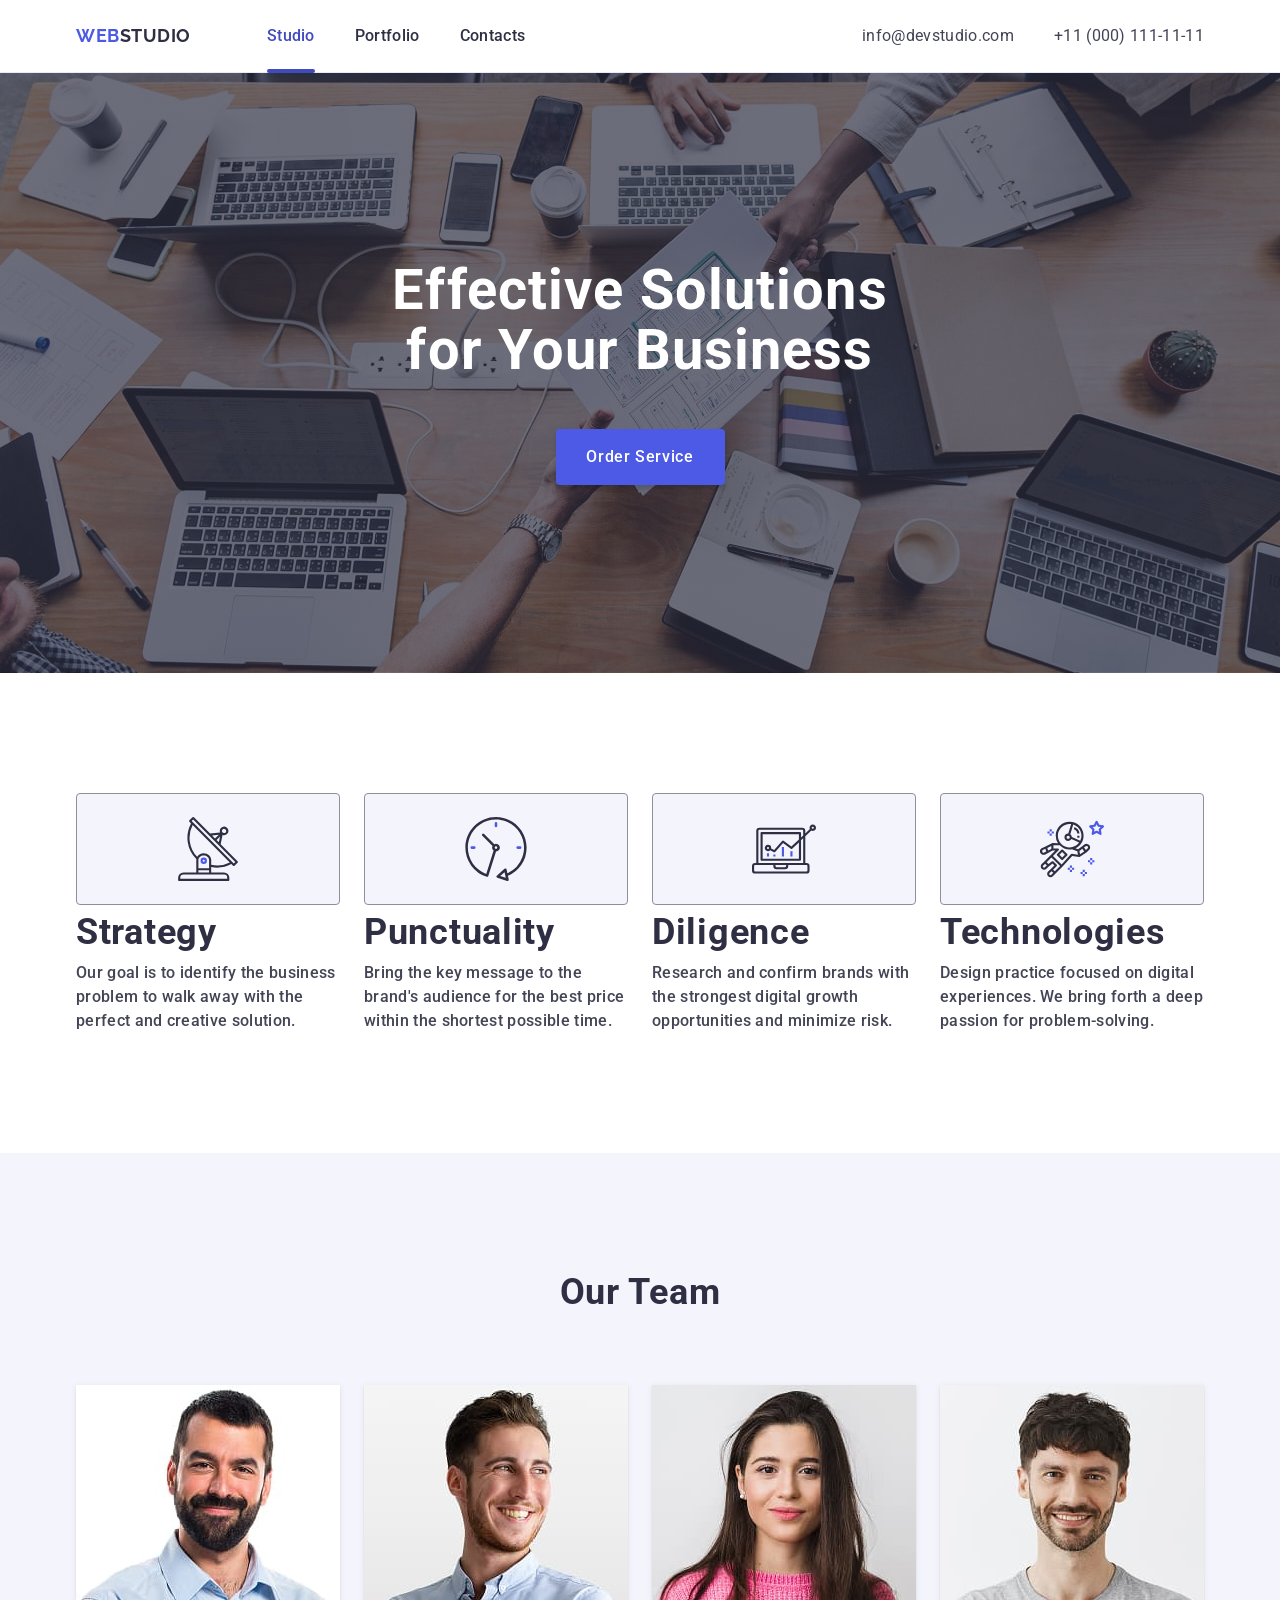
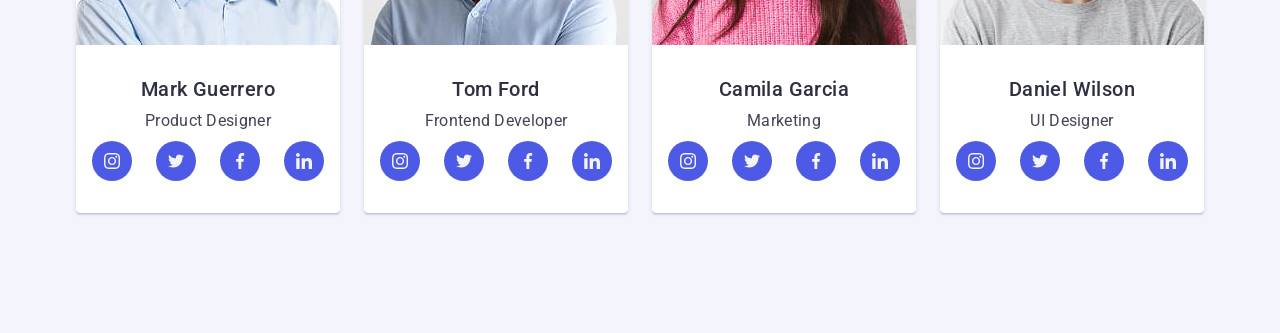
==== commit 65585919: "Add styles for adaptive Our team section" ====
--- a/index.html
+++ b/index.html
@@ -127,8 +127,8 @@
       </section>
 
       <!--Section Our team-->
-      <section hidden class="section team">
-        <div class="container">
+      <section class="section team">
+        <div class="container container-mini">
           <h2 class="section-title team-title">Our Team</h2>
           <ul class="team-card-list">
             <li class="team-card-item">
--- a/css/styles.css
+++ b/css/styles.css
@@ -477,7 +477,7 @@
 
 .about-list {
   display: flex;
-  flex-direction: column;
+  flex-wrap: wrap;
   align-items: center;
   gap: 72px;
 }
@@ -505,8 +505,6 @@
 
 @media screen and (min-width: 768px) {
   .about-list {
-    flex-direction: row;
-    flex-wrap: wrap;
     row-gap: 72px;
     column-gap: 24px;
   }
@@ -552,3 +550,113 @@
 }
 
 /* #endregion About us */
+
+/* #region Our team */
+.team {
+  background-color: #f4f4fd;
+}
+
+.section-title {
+  font-size: 36px;
+  line-height: 1.11;
+  letter-spacing: 0.02em;
+  text-align: center;
+  text-transform: capitalize;
+  color: #2e2f42;
+}
+
+.team-title {
+  margin-bottom: 72px;
+}
+
+.team-card-list {
+  display: flex;
+  flex-wrap: wrap;
+  gap: 72px;
+}
+
+.team-card-item {
+  width: 100%;
+  background: #fff;
+  border-bottom-right-radius: 4px;
+  border-bottom-left-radius: 4px;
+  box-shadow: 0 2px 1px 0 rgba(46, 47, 66, 0.08), 0 1px 1px 0 rgba(46, 47, 66, 0.16),
+    0 1px 6px 0 rgba(46, 47, 66, 0.08);
+}
+
+.team-card-box {
+  padding: 32px 0;
+  text-align: center;
+}
+
+.team-card-title {
+  margin-bottom: 8px;
+}
+
+.team-card-text {
+  letter-spacing: 0.02em;
+  margin-bottom: 8px;
+}
+
+.team-card-social-list {
+  display: flex;
+  align-items: center;
+  justify-content: center;
+  gap: 24px;
+}
+
+.team-card-social-link {
+  display: flex;
+  align-items: center;
+  justify-content: center;
+  border-radius: 50%;
+  width: 40px;
+  height: 40px;
+  background-color: #4d5ae5;
+  transition: background-color 250ms cubic-bezier(0.4, 0, 0.2, 1);
+}
+
+.team-card-social-link:hover,
+.team-card-social-link:focus {
+  background-color: #404bbf;
+}
+
+.team-card-social-icon {
+  fill: #f4f4fd;
+}
+
+@media screen and (max-width: 767px) {
+  .container.container-mini {
+    max-width: 294px;
+    padding: 0 15px;
+  }
+}
+
+@media screen and (min-width: 768px) and (max-width: 1157px) {
+  .container.container-mini {
+    max-width: 582px;
+    padding: 0 15px;
+  }
+
+  .team-card-list {
+    /* display: flex;
+    flex-wrap: wrap; */
+    column-gap: 24px;
+    row-gap: 64px;
+  }
+
+  .team-card-item {
+    width: calc((100% - 24px) / 2);
+  }
+}
+
+@media screen and (min-width: 1158px) {
+  .team-card-list {
+    gap: 24px;
+  }
+
+  .team-card-item {
+    width: calc((100% - 72px) / 4);
+  }
+}
+/* #endregion Our team */
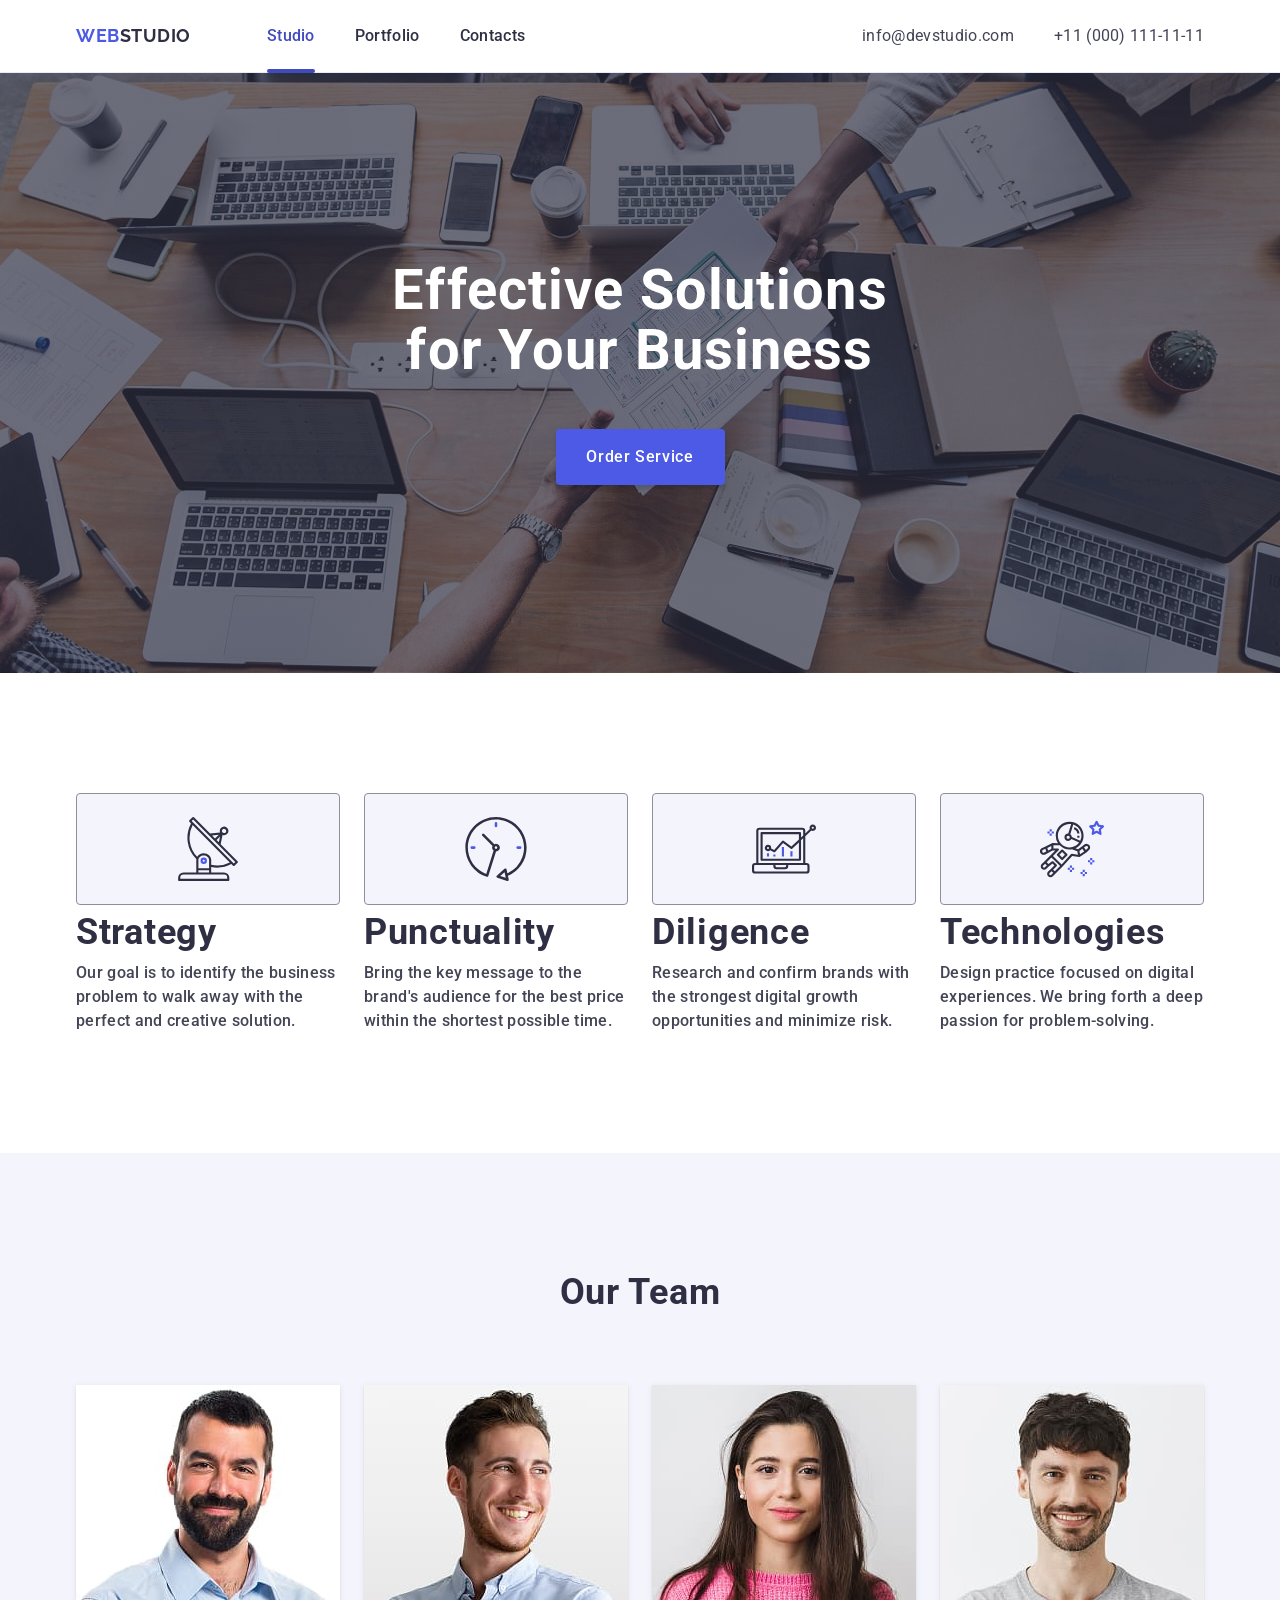
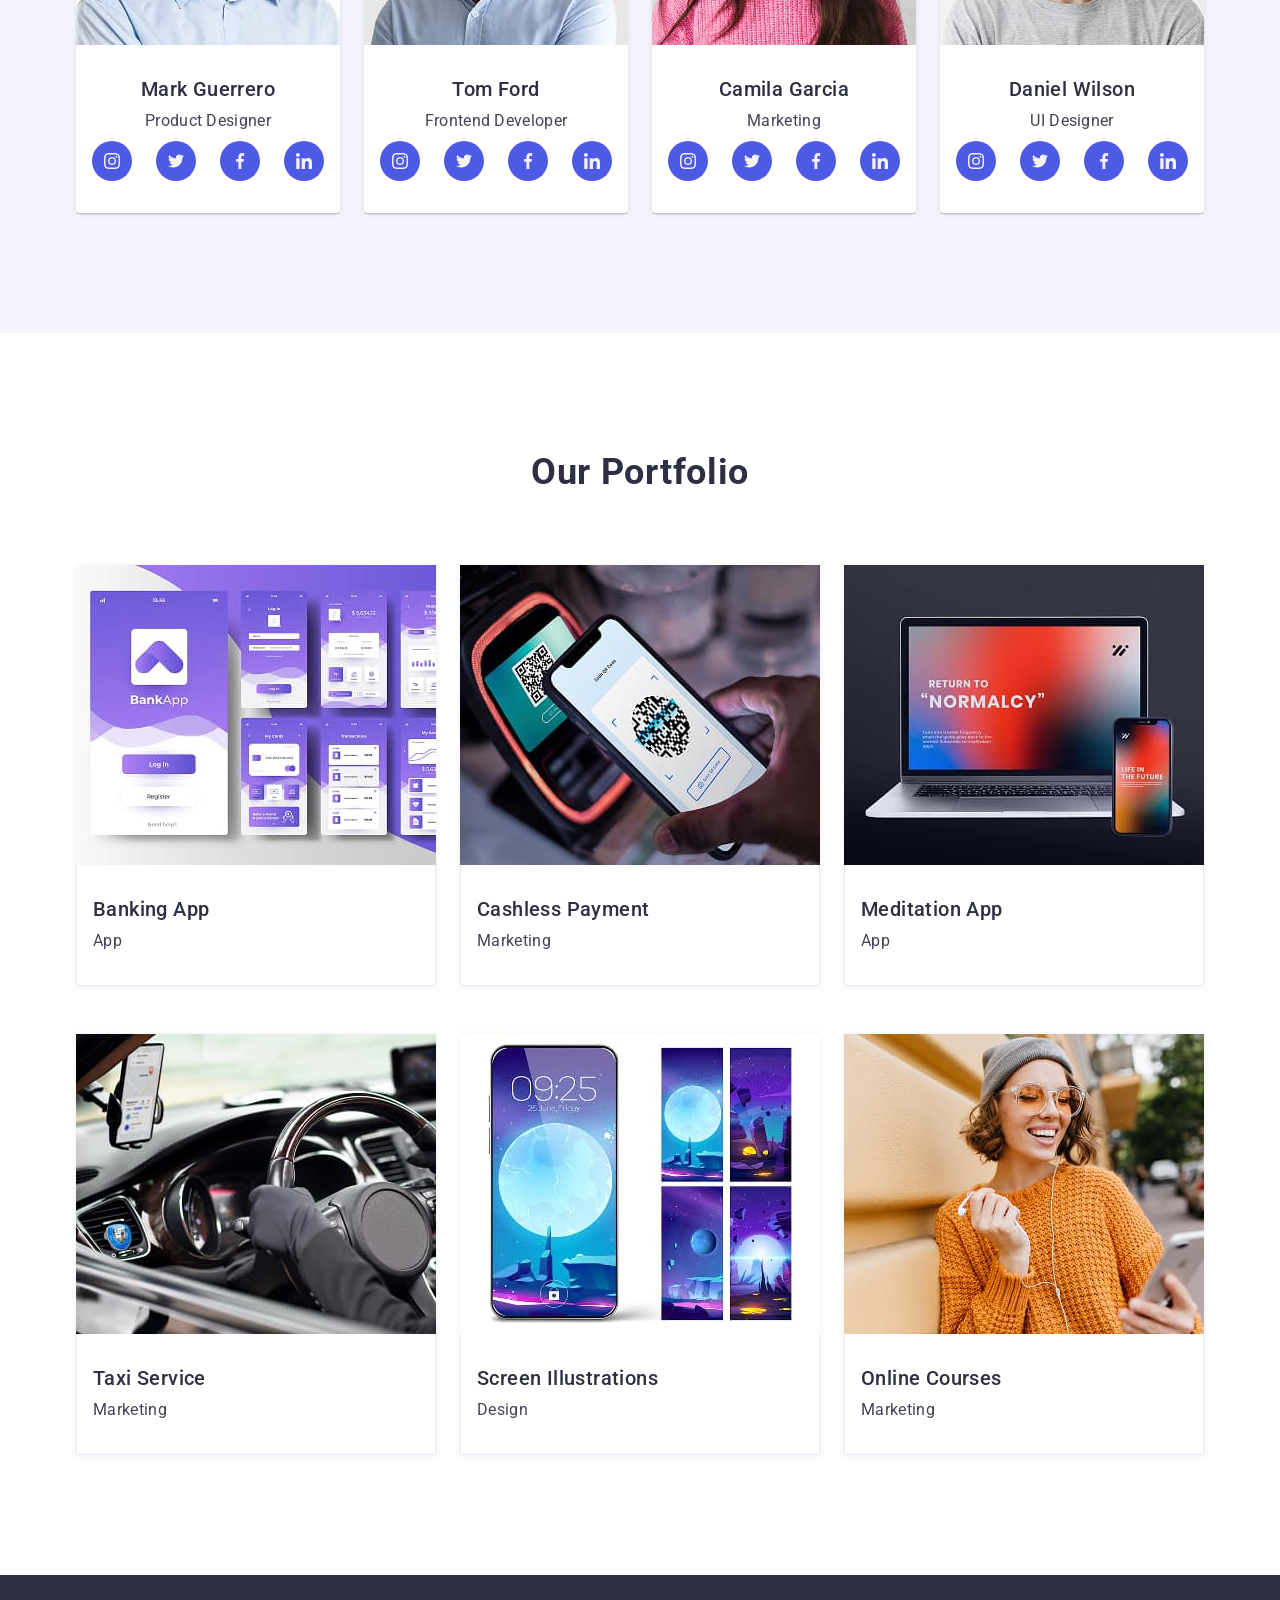
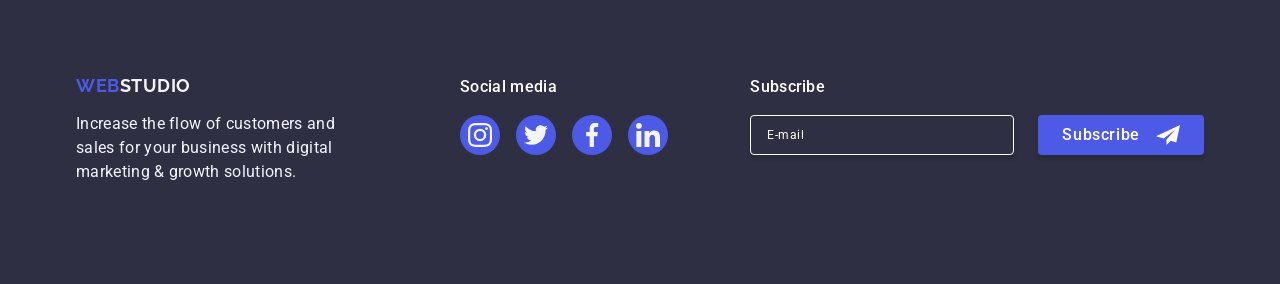
==== commit eaba8826: "Add styles for Portfolio section, Footer, Modal" ====
--- a/index.html
+++ b/index.html
@@ -317,7 +317,7 @@
       </section>
 
       <!--Section Portfolio-->
-      <section hidden class="section portfolio">
+      <section class="section portfolio">
         <div class="container">
           <h2 class="section-title portfolio-title">Our Portfolio</h2>
           <ul class="portfolio-list">
@@ -332,14 +332,14 @@
                     "
                   />
                   <source
-                    media="(min-width: 678px)"
+                    media="(min-width: 768px)"
                     srcset="
                       ./images/portfolio-tablet/portfolio-tablet-1.jpg    1x,
                       ./images/portfolio-tablet/portfolio-tablet-1@2x.jpg 2x
                     "
                   />
                   <source
-                    media="(max-width: 677px)"
+                    media="(max-width: 767px)"
                     srcset="
                       ./images/portfolio-mob/portfolio-mob-1.jpg    1x,
                       ./images/portfolio-mob/portfolio-mob-1@2x.jpg 2x
@@ -375,14 +375,14 @@
                     "
                   />
                   <source
-                    media="(min-width: 678px)"
+                    media="(min-width: 768px)"
                     srcset="
                       ./images/portfolio-tablet/portfolio-tablet-2.jpg    1x,
                       ./images/portfolio-tablet/portfolio-tablet-2@2x.jpg 2x
                     "
                   />
                   <source
-                    media="(max-width: 677px)"
+                    media="(max-width: 767px)"
                     srcset="
                       ./images/portfolio-mob/portfolio-mob-2.jpg    1x,
                       ./images/portfolio-mob/portfolio-mob-2@2x.jpg 2x
@@ -417,14 +417,14 @@
                     "
                   />
                   <source
-                    media="(min-width: 678px)"
+                    media="(min-width: 768px)"
                     srcset="
                       ./images/portfolio-tablet/portfolio-tablet-3.jpg    1x,
                       ./images/portfolio-tablet/portfolio-tablet-3@2x.jpg 2x
                     "
                   />
                   <source
-                    media="(max-width: 677px)"
+                    media="(max-width: 767px)"
                     srcset="
                       ./images/portfolio-mob/portfolio-mob-3.jpg    1x,
                       ./images/portfolio-mob/portfolio-mob-3@2x.jpg 2x
@@ -459,14 +459,14 @@
                     "
                   />
                   <source
-                    media="(min-width: 678px)"
+                    media="(min-width: 768px)"
                     srcset="
                       ./images/portfolio-tablet/portfolio-tablet-4.jpg    1x,
                       ./images/portfolio-tablet/portfolio-tablet-4@2x.jpg 2x
                     "
                   />
                   <source
-                    media="(max-width: 677px)"
+                    media="(max-width: 767px)"
                     srcset="
                       ./images/portfolio-mob/portfolio-mob-4.jpg    1x,
                       ./images/portfolio-mob/portfolio-mob-4@2x.jpg 2x
@@ -501,14 +501,14 @@
                     "
                   />
                   <source
-                    media="(min-width: 678px)"
+                    media="(min-width: 768px)"
                     srcset="
                       ./images/portfolio-tablet/portfolio-tablet-5.jpg    1x,
                       ./images/portfolio-tablet/portfolio-tablet-5@2x.jpg 2x
                     "
                   />
                   <source
-                    media="(max-width: 677px)"
+                    media="(max-width: 767px)"
                     srcset="
                       ./images/portfolio-mob/portfolio-mob-5.jpg    1x,
                       ./images/portfolio-mob/portfolio-mob-5@2x.jpg 2x
@@ -543,14 +543,14 @@
                     "
                   />
                   <source
-                    media="(min-width: 678px)"
+                    media="(min-width: 768px)"
                     srcset="
                       ./images/portfolio-tablet/portfolio-tablet-6.jpg    1x,
                       ./images/portfolio-tablet/portfolio-tablet-6@2x.jpg 2x
                     "
                   />
                   <source
-                    media="(max-width: 677px)"
+                    media="(max-width: 767px)"
                     srcset="
                       ./images/portfolio-mob/portfolio-mob-6.jpg    1x,
                       ./images/portfolio-mob/portfolio-mob-6@2x.jpg 2x
@@ -580,7 +580,7 @@
     </main>
 
     <!--Footer-->
-    <footer hidden class="footer">
+    <footer class="footer">
       <div class="container footer-container">
         <div class="footer-logo-container">
           <a class="logo footer-logo" href="./index.html"
@@ -649,7 +649,7 @@
     </footer>
 
     <!-- Modal -->
-    <div hidden class="modal-backdrop" data-modal>
+    <div class="modal-backdrop" data-modal>
       <div class="modal">
         <button class="modal-close-btn" type="button" data-modal-close>
           <svg class="modal-close-icon" width="8" height="8">
@@ -712,8 +712,10 @@
                 <svg class="modal-custom-check-icon" width="10" height="8">
                   <use href="./images/icons.svg#icon-check"></use>
                 </svg> </span
-              >I accept the terms and conditions of the&nbsp;
-              <a class="modal-link" href="">Privacy Policy</a>
+              ><span class="modal-check-label-text"
+                >I accept the terms and conditions of the&nbsp;
+                <a class="modal-link" href="">Privacy Policy</a></span
+              >
             </label>
           </div>
 
--- a/css/styles.css
+++ b/css/styles.css
@@ -639,8 +639,6 @@
   }
 
   .team-card-list {
-    /* display: flex;
-    flex-wrap: wrap; */
     column-gap: 24px;
     row-gap: 64px;
   }
@@ -660,3 +658,552 @@
   }
 }
 /* #endregion Our team */
+
+/* #region Portfoliio */
+.portfolio-title {
+  margin-bottom: 72px;
+}
+
+.portfolio-list {
+  display: flex;
+  flex-wrap: wrap;
+  gap: 48px;
+}
+
+.portfolio-item {
+  width: 100%;
+  box-shadow: 0 1px 6px 0 rgba(46, 47, 66, 0.08);
+}
+
+.portfolio-box {
+  border-bottom: 1px solid #e7e9fc;
+  border-left: 1px solid #e7e9fc;
+  border-right: 1px solid #e7e9fc;
+  padding: 32px 16px;
+}
+
+.portfolio-subtitle {
+  margin-bottom: 8px;
+}
+
+.portfolio-text {
+  letter-spacing: 0.02em;
+}
+
+@media screen and (max-width: 1157px) {
+  .portfolio-overlay {
+    display: none;
+  }
+}
+
+@media screen and (min-width: 768px) {
+  .portfolio-list {
+    column-gap: 24px;
+    row-gap: 72px;
+  }
+
+  .portfolio-item {
+    width: calc((100% - 24px) / 2);
+  }
+}
+
+@media screen and (min-width: 1158px) {
+  .portfolio-list {
+    column-gap: 24px;
+    row-gap: 48px;
+  }
+
+  .portfolio-item {
+    width: calc((100% - 48px) / 3);
+    transition: box-shadow 250ms cubic-bezier(0.4, 0, 0.2, 1);
+  }
+
+  .portfolio-item:hover {
+    box-shadow: 0 2px 1px 0 rgba(46, 47, 66, 0.08), 0 1px 1px 0 rgba(46, 47, 66, 0.16),
+      0 1px 6px 0 rgba(46, 47, 66, 0.08);
+  }
+
+  .portfolio-item:hover .portfolio-overlay {
+    transform: translateY(0);
+  }
+
+  .portfolio-thumb {
+    position: relative;
+    overflow: hidden;
+  }
+
+  .portfolio-overlay {
+    position: absolute;
+    top: 0;
+    left: 0;
+    width: 100%;
+    height: 100%;
+    padding: 40px 32px;
+    background-color: #4d5ae5;
+    letter-spacing: 0.02em;
+    color: #f4f4fd;
+    transform: translateY(100%);
+    transition: transform 250ms cubic-bezier(0.4, 0, 0.2, 1);
+  }
+}
+/* #endregion Portfolio */
+
+/* #region Footer */
+.footer {
+  color: #f4f4fd;
+  background-color: #2e2f42;
+  padding-top: 96px;
+  padding-bottom: 96px;
+}
+
+.footer-container {
+  display: flex;
+  flex-wrap: wrap;
+  gap: 72px;
+}
+
+.footer-logo {
+  display: block;
+  text-align: center;
+  margin-bottom: 16px;
+}
+
+.footer-logo-accent {
+  color: #f4f4fd;
+}
+
+.footer-text {
+  letter-spacing: 0.02em;
+}
+
+.footer-social-links-container {
+  display: flex;
+  flex-wrap: wrap;
+  justify-content: center;
+  margin: 0 auto;
+  gap: 16px;
+  max-width: 208px;
+}
+
+.footer-social-media-text {
+  text-align: center;
+  font-weight: 500;
+  letter-spacing: 0.02em;
+  color: #fff;
+}
+
+.footer-social-media-list {
+  display: flex;
+  gap: 16px;
+}
+
+.footer-social-media-link {
+  display: flex;
+  align-items: center;
+  justify-content: center;
+  border-radius: 50%;
+  width: 40px;
+  height: 40px;
+  background-color: #4d5ae5;
+  transition: background-color 250ms cubic-bezier(0.4, 0, 0.2, 1);
+}
+
+.footer-social-media-link:hover,
+.footer-social-media-link:focus {
+  background-color: #31d0aa;
+}
+
+.footer-social-media-icon {
+  fill: #f4f4fd;
+}
+
+.footer-form-title {
+  font-weight: 500;
+  letter-spacing: 0.02em;
+  color: #fff;
+  margin-bottom: 16px;
+  text-align: center;
+}
+
+.footer-form {
+  display: flex;
+  flex-wrap: wrap;
+  gap: 16px;
+}
+
+.footer-form-input {
+  border: 1px solid #fff;
+  border-radius: 4px;
+  width: 288px;
+  height: 40px;
+  box-shadow: 0 4px 4px 0 rgba(0, 0, 0, 0.15);
+  background-color: transparent;
+  padding-left: 16px;
+  color: #fff;
+  outline: transparent;
+  font-size: 12px;
+  line-height: 2;
+  letter-spacing: 0.04em;
+  transition: border-color 250ms cubic-bezier(0.4, 0, 0.2, 1);
+}
+
+.footer-form-input:focus {
+  border-color: #404bbf;
+}
+
+.footer-form-input::placeholder {
+  font-weight: 400;
+  font-size: 12px;
+  line-height: 2;
+  letter-spacing: 0.04em;
+  color: #fff;
+}
+
+.footer-form-btn {
+  display: flex;
+  margin: 0 auto;
+  border-radius: 4px;
+  border: none;
+  padding: 8px 24px;
+  min-width: 165px;
+  height: 40px;
+  background-color: #4d5ae5;
+  box-shadow: 0 4px 4px 0 rgba(0, 0, 0, 0.15);
+  align-items: center;
+  justify-content: center;
+  font-family: "Roboto", sans-serif;
+  font-size: 16px;
+  font-weight: 500;
+  line-height: 1.5;
+  letter-spacing: 0.04em;
+  color: #fff;
+  transition: background-color 250ms cubic-bezier(0.4, 0, 0.2, 1);
+}
+
+.footer-form-btn:hover,
+.footer-form-btn:focus {
+  background-color: #404bbf;
+}
+
+.btn-icon {
+  display: inline-flex;
+  align-items: center;
+  justify-content: center;
+  margin-left: 16px;
+  fill: #fff;
+}
+
+@media screen and (max-width: 315px) {
+  .footer-form-input {
+    width: 250px;
+  }
+}
+
+@media screen and (min-width: 768px) and (max-width: 1157px) {
+  .container.footer-container {
+    max-width: 582px;
+    padding: 0 15px;
+  }
+}
+
+@media screen and (min-width: 768px) {
+  .footer-container {
+    column-gap: 24px;
+    row-gap: 72px;
+    align-items: baseline;
+  }
+
+  .footer-logo {
+    text-align: start;
+  }
+
+  .footer-text {
+    width: 264px;
+  }
+
+  .footer-social-links-container {
+    margin: 0;
+  }
+
+  .footer-social-media-text {
+    text-align: start;
+    margin-right: auto;
+  }
+
+  .footer-form {
+    column-gap: 24px;
+    row-gap: 72px;
+  }
+
+  .footer-form-title {
+    text-align: start;
+    margin-right: auto;
+  }
+  .footer-form-input {
+    width: 264px;
+  }
+}
+
+@media screen and (min-width: 1158px) {
+  .footer {
+    padding-top: 100px;
+    padding-bottom: 100px;
+  }
+
+  .footer-container {
+    gap: 0;
+    align-items: baseline;
+  }
+
+  .footer-logo-container {
+    margin-right: 120px;
+  }
+
+  .footer-form-container {
+    margin-left: auto;
+  }
+
+  .footer-form {
+    gap: 24px;
+  }
+}
+
+/* #endregion Footer */
+
+/* #region Modal */
+.modal-backdrop {
+  position: fixed;
+  top: 0;
+  left: 0;
+  width: 100%;
+  height: 100%;
+  background-color: rgba(46, 47, 66, 0.4);
+  z-index: 9999;
+  visibility: hidden;
+  opacity: 0;
+  pointer-events: none;
+  transition: visibility 250ms cubic-bezier(0.4, 0, 0.2, 1),
+    opacity 250ms cubic-bezier(0.4, 0, 0.2, 1);
+}
+
+.modal-backdrop.is-open {
+  visibility: visible;
+  opacity: 1;
+  pointer-events: auto;
+}
+
+.modal {
+  position: absolute;
+  top: 50%;
+  left: 50%;
+  transform: translate(-50%, -50%);
+  width: 288px;
+  min-height: 623px;
+  box-shadow: 0 1px 1px 0 rgba(0, 0, 0, 0.14), 0 1px 3px 0 rgba(0, 0, 0, 0.12),
+    0 2px 1px 0 rgba(0, 0, 0, 0.2);
+  background-color: #fcfcfc;
+  border-radius: 4px;
+  padding: 72px 16px 24px 16px;
+  transition: transform 250ms cubic-bezier(0.4, 0, 0.2, 1);
+}
+
+.modal-close-btn {
+  position: absolute;
+  top: 24px;
+  right: 24px;
+  width: 24px;
+  height: 24px;
+  padding: 0;
+  border-radius: 50%;
+  border: 1px solid rgba(0, 0, 0, 0.1);
+  background-color: #e7e9fc;
+  display: flex;
+  align-items: center;
+  justify-content: center;
+  transition: background-color 250ms cubic-bezier(0.4, 0, 0.2, 1),
+    border 250ms cubic-bezier(0.4, 0, 0.2, 1);
+}
+
+.modal-close-btn:hover,
+.modal-close-btn:focus {
+  background-color: #404bbf;
+  border: none;
+  border-color: transparent;
+}
+
+.modal-close-icon {
+  fill: #2e2f42;
+  transition: fill 250ms cubic-bezier(0.4, 0, 0.2, 1);
+}
+
+.modal-close-btn:focus > .modal-close-icon {
+  fill: #fff;
+}
+
+.form-title {
+  font-weight: 500;
+  letter-spacing: 0.02em;
+  text-align: center;
+  color: #2e2f42;
+  margin-bottom: 16px;
+}
+
+.modal-container-box {
+  margin-bottom: 8px;
+}
+
+.modal-input-label {
+  display: block;
+  font-size: 12px;
+  line-height: 1.17;
+  letter-spacing: 0.04em;
+  color: #8e8f99;
+  margin-bottom: 4px;
+}
+
+.modal-input-container {
+  position: relative;
+}
+
+.modal-input {
+  border: 1px solid rgba(46, 47, 66, 0.4);
+  border-radius: 4px;
+  width: 100%;
+  height: 40px;
+  padding-left: 34px;
+  outline: transparent;
+  background-color: transparent;
+  transition: border-color 250ms cubic-bezier(0.4, 0, 0.2, 1);
+}
+
+.modal-input:focus {
+  border-color: #4d5ae5;
+}
+
+.modal-input-icon {
+  position: absolute;
+  top: 50%;
+  left: 16px;
+  transform: translateY(-50%);
+  fill: #2e2f42;
+  transition: fill 250ms cubic-bezier(0.4, 0, 0.2, 1);
+}
+
+.modal-input:focus + .modal-input-icon {
+  fill: #4d5ae5;
+}
+
+.modal-container-textarea {
+  margin-bottom: 16px;
+}
+
+.modal-textarea {
+  border: 1px solid rgba(46, 47, 66, 0.4);
+  border-radius: 4px;
+  width: 100%;
+  height: 120px;
+  resize: none;
+  padding: 8px 16px;
+  outline: transparent;
+  font-size: 12px;
+  line-height: 1.17;
+  letter-spacing: 0.04em;
+  color: rgba(46, 47, 66, 0.4);
+  background-color: transparent;
+  transition: border-color 250ms cubic-bezier(0.4, 0, 0.2, 1);
+}
+
+.modal-textarea:focus {
+  border-color: #4d5ae5;
+}
+
+.modal-textarea::placeholder {
+  font-size: 12px;
+  line-height: 1.17;
+  letter-spacing: 0.04em;
+  color: rgba(46, 47, 66, 0.4);
+}
+
+.modal-check-container {
+  margin-bottom: 24px;
+}
+
+.modal-check-label {
+  display: flex;
+  align-items: center;
+  font-size: 12px;
+  line-height: 1.17;
+  letter-spacing: 0.04em;
+  color: #8e8f99;
+}
+
+.modal-custom-check {
+  display: inline-flex;
+  justify-content: center;
+  align-items: center;
+  flex-shrink: 0;
+  width: 16px;
+  height: 16px;
+  border-radius: 2px;
+  border: 1px solid rgba(46, 47, 66, 0.4);
+  margin-right: 8px;
+  background-color: transparent;
+  fill: transparent;
+
+  transition: background-color 250ms cubic-bezier(0.4, 0, 0.2, 1),
+    border 250ms cubic-bezier(0.4, 0, 0.2, 1), fill 250ms cubic-bezier(0.4, 0, 0.2, 1);
+}
+
+.modal-check:checked + .modal-check-label > .modal-custom-check {
+  background-color: #404bbf;
+  border: none;
+  fill: #f4f4fd;
+}
+
+.modal-check:focus + .modal-check-label > .modal-custom-check {
+  border-color: #404bbf;
+}
+
+.modal-link {
+  line-height: 1.33;
+  text-decoration: underline;
+  color: #4d5ae5;
+}
+
+.modal-btn {
+  font-family: "Roboto", sans-serif;
+  font-weight: 500;
+  line-height: 1.5;
+  letter-spacing: 0.04em;
+  color: #fff;
+  background-color: #4d5ae5;
+  border: none;
+  border-radius: 4px;
+  min-width: 169px;
+  display: block;
+  margin: 0 auto;
+  padding-top: 16px;
+  padding-bottom: 16px;
+  box-shadow: 0 4px 4px 0 rgba(0, 0, 0, 0.15);
+  transition: background-color 250ms cubic-bezier(0.4, 0, 0.2, 1);
+}
+
+.modal-btn:hover,
+.modal-btn:focus {
+  background-color: #404bbf;
+}
+
+@media screen and (min-width: 768px) {
+  .modal {
+    width: 408px;
+    min-height: 584px;
+    padding: 72px 24px 24px 24px;
+  }
+}
+
+@media screen and (min-width: 1158px) {
+  .modal-input {
+    padding-left: 38px;
+  }
+}
+/* #endregion Modal */
